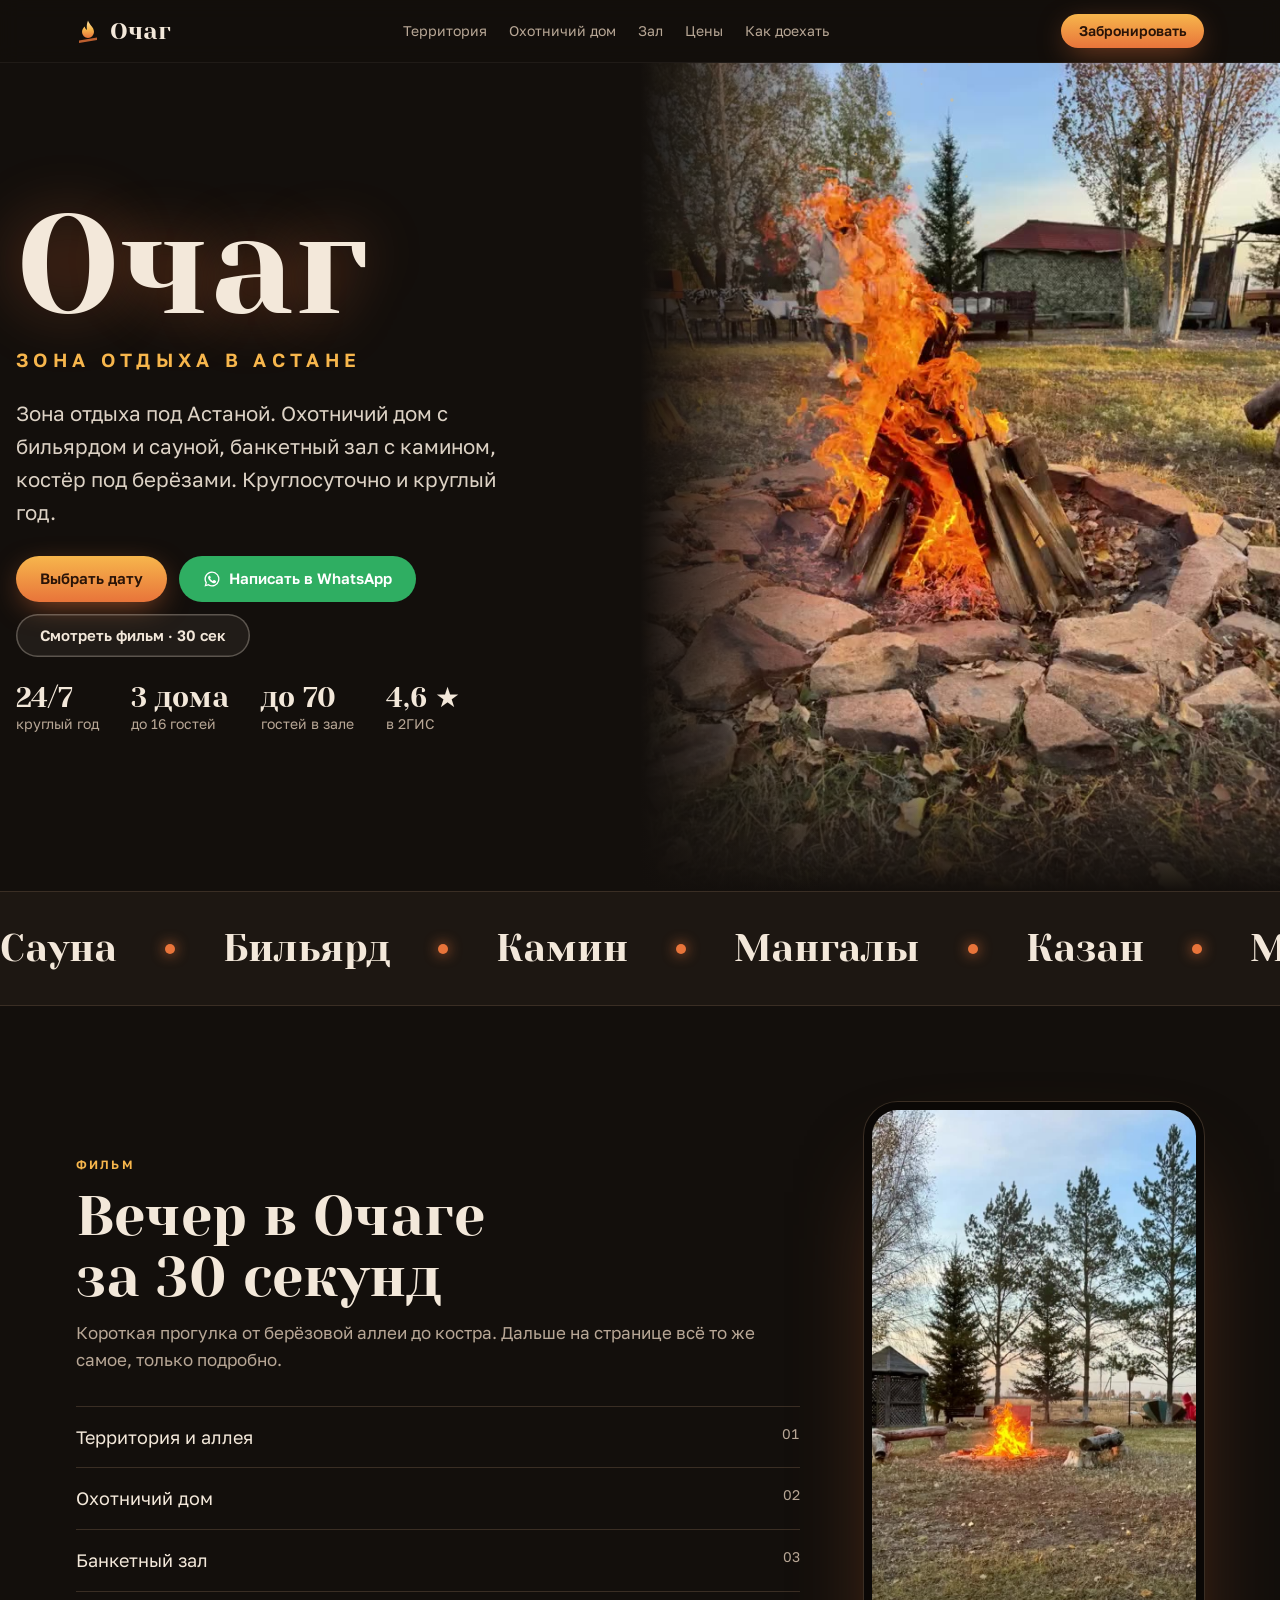
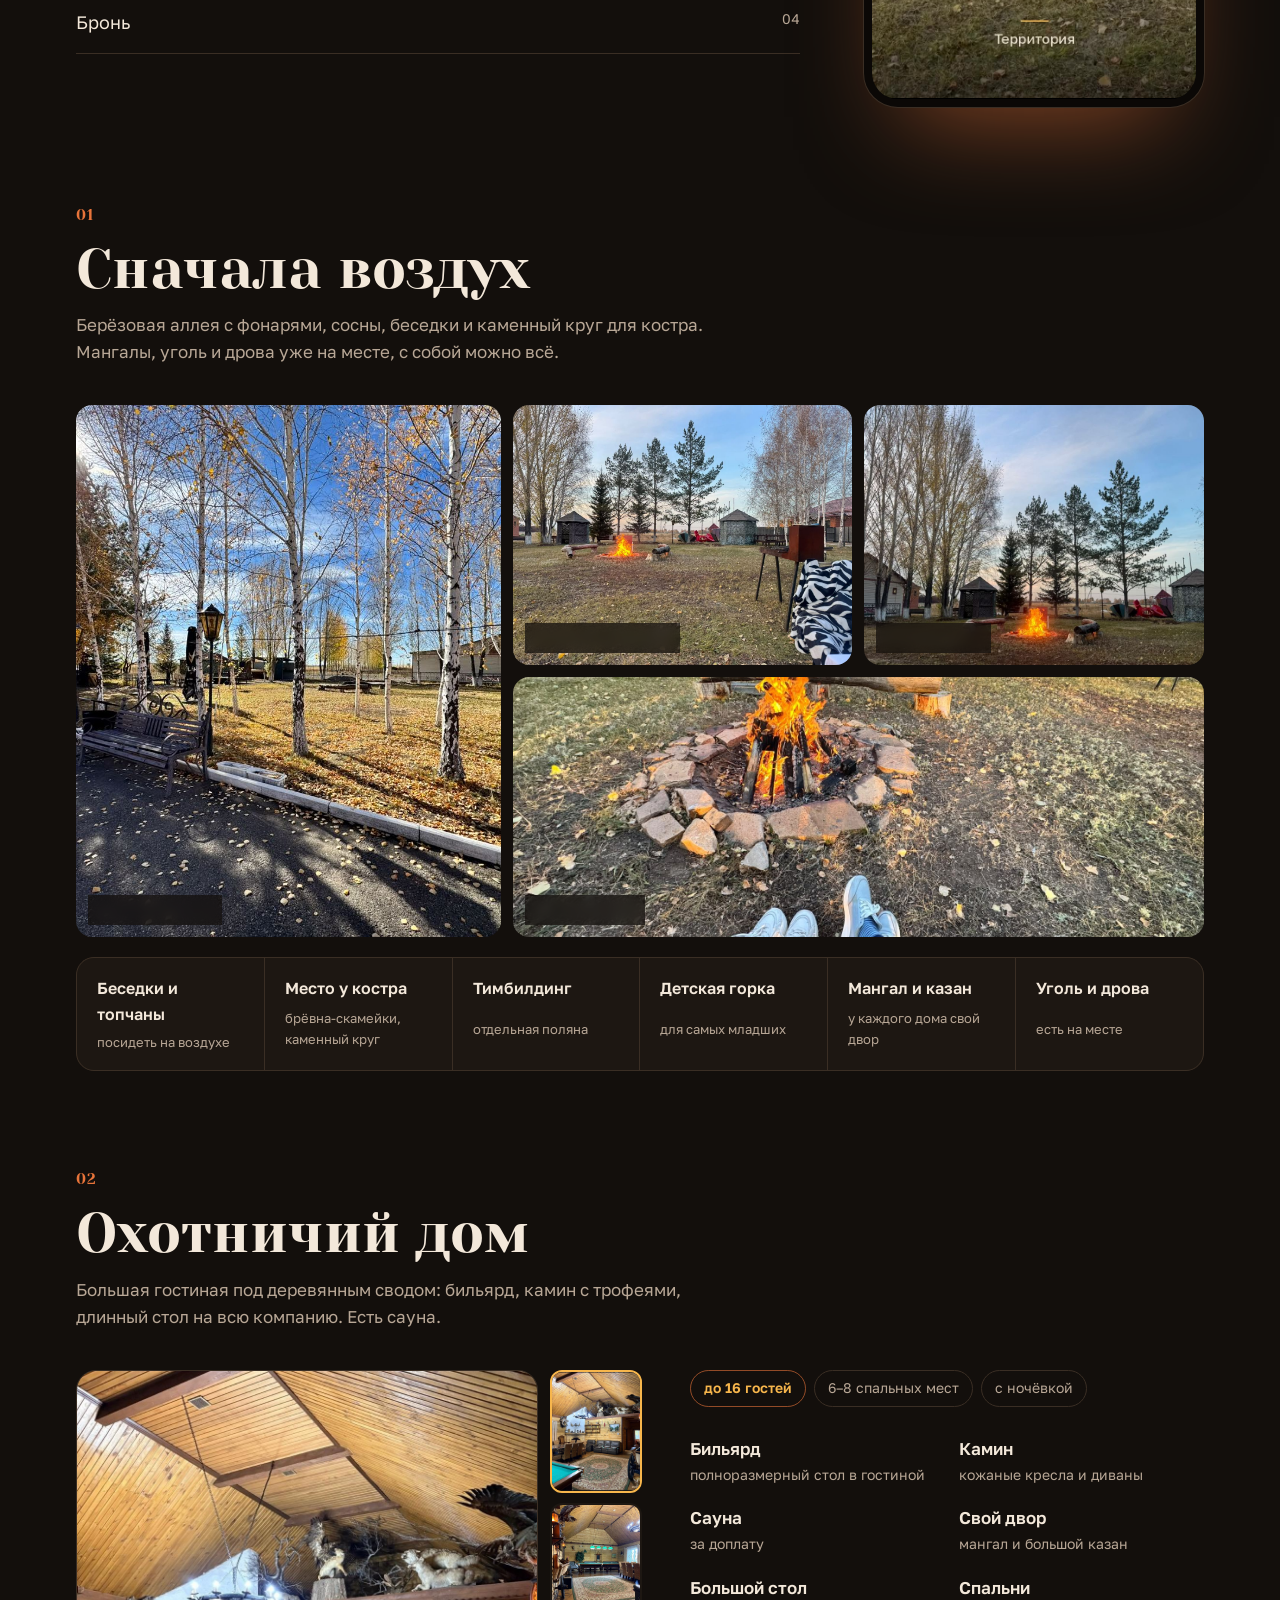
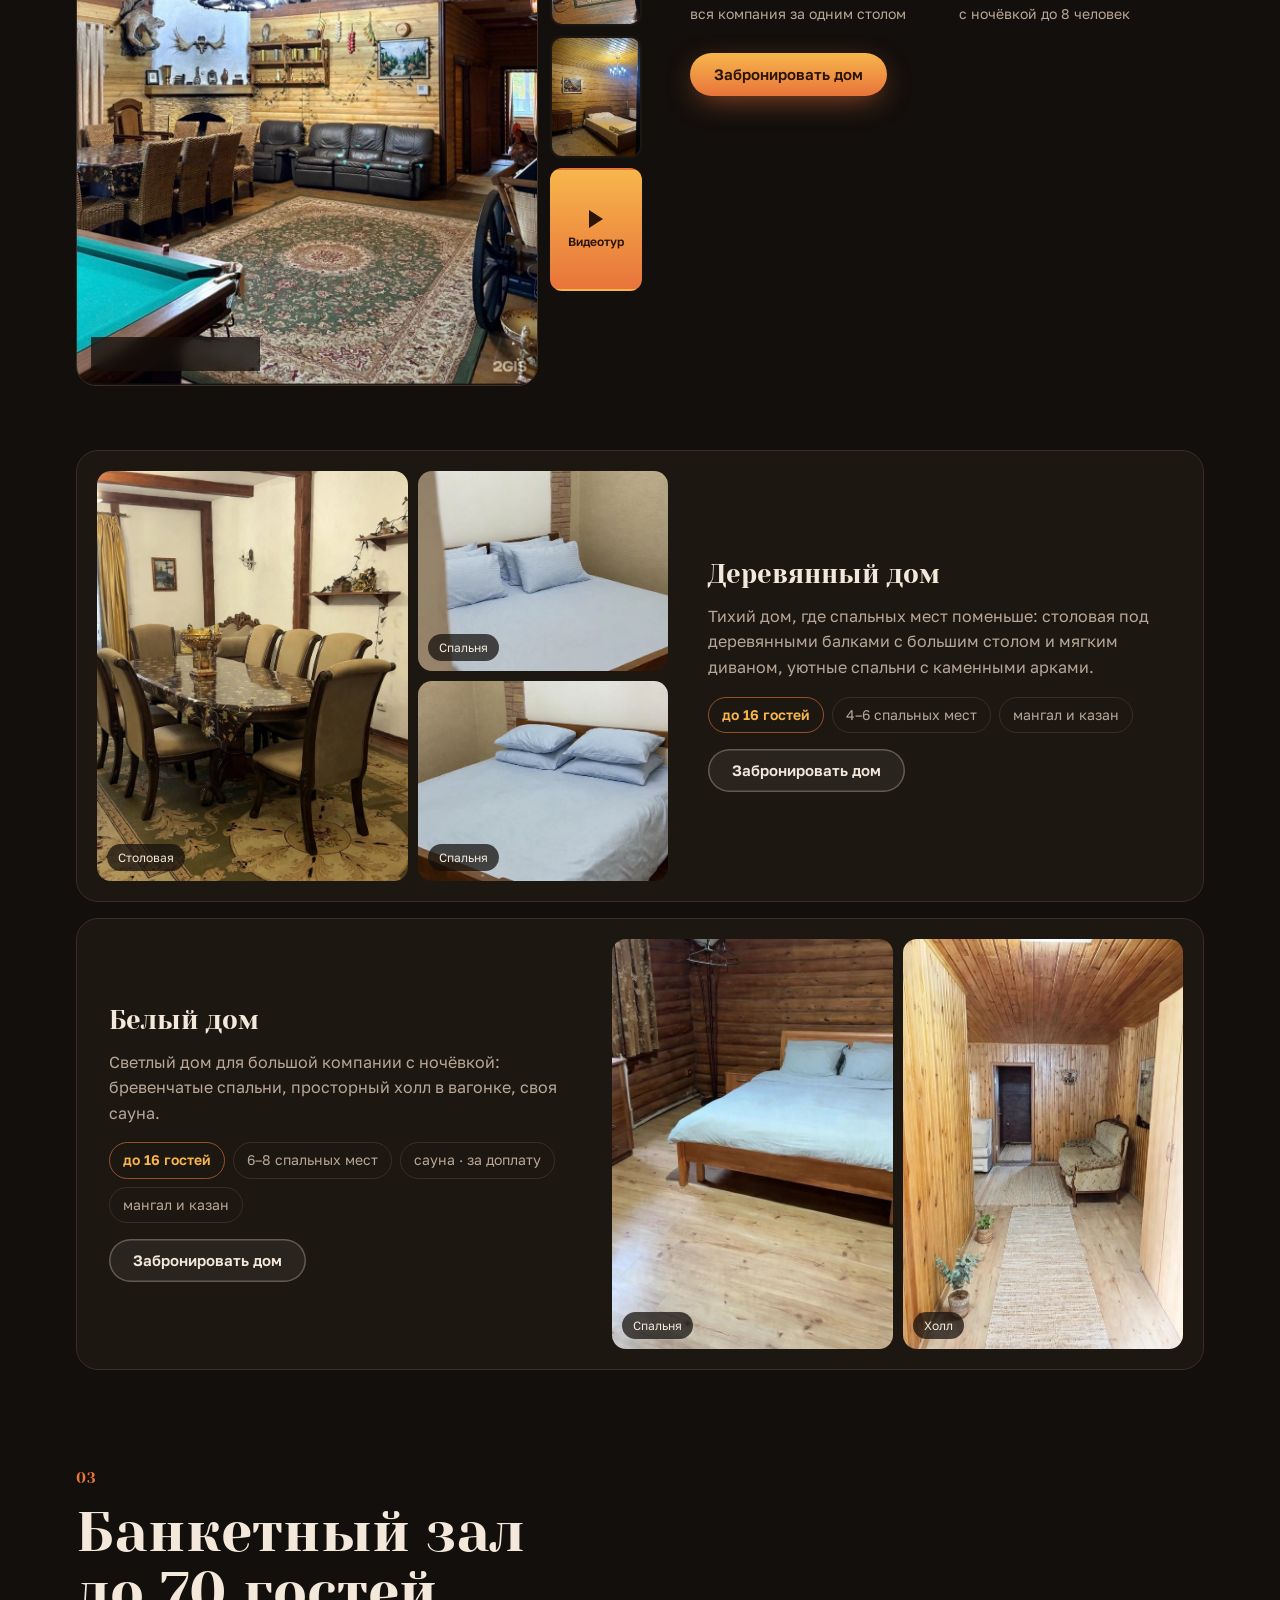
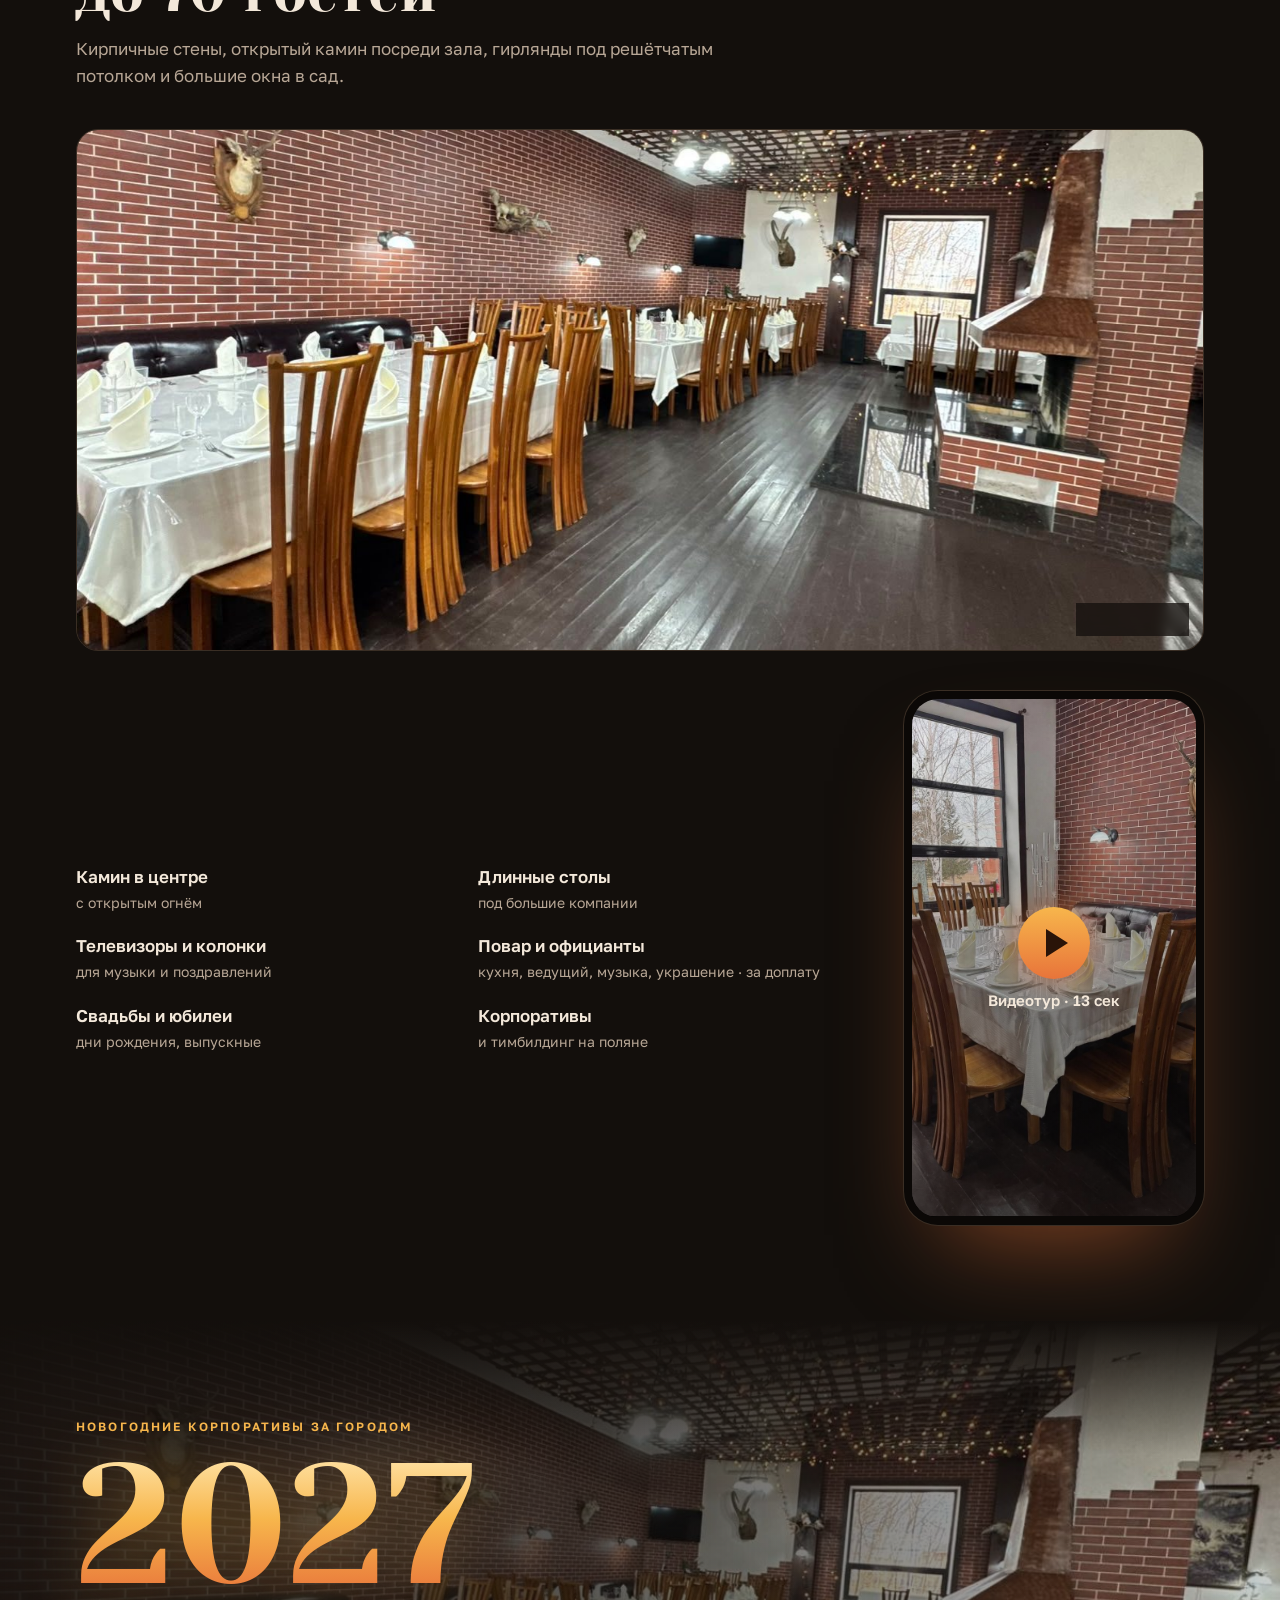
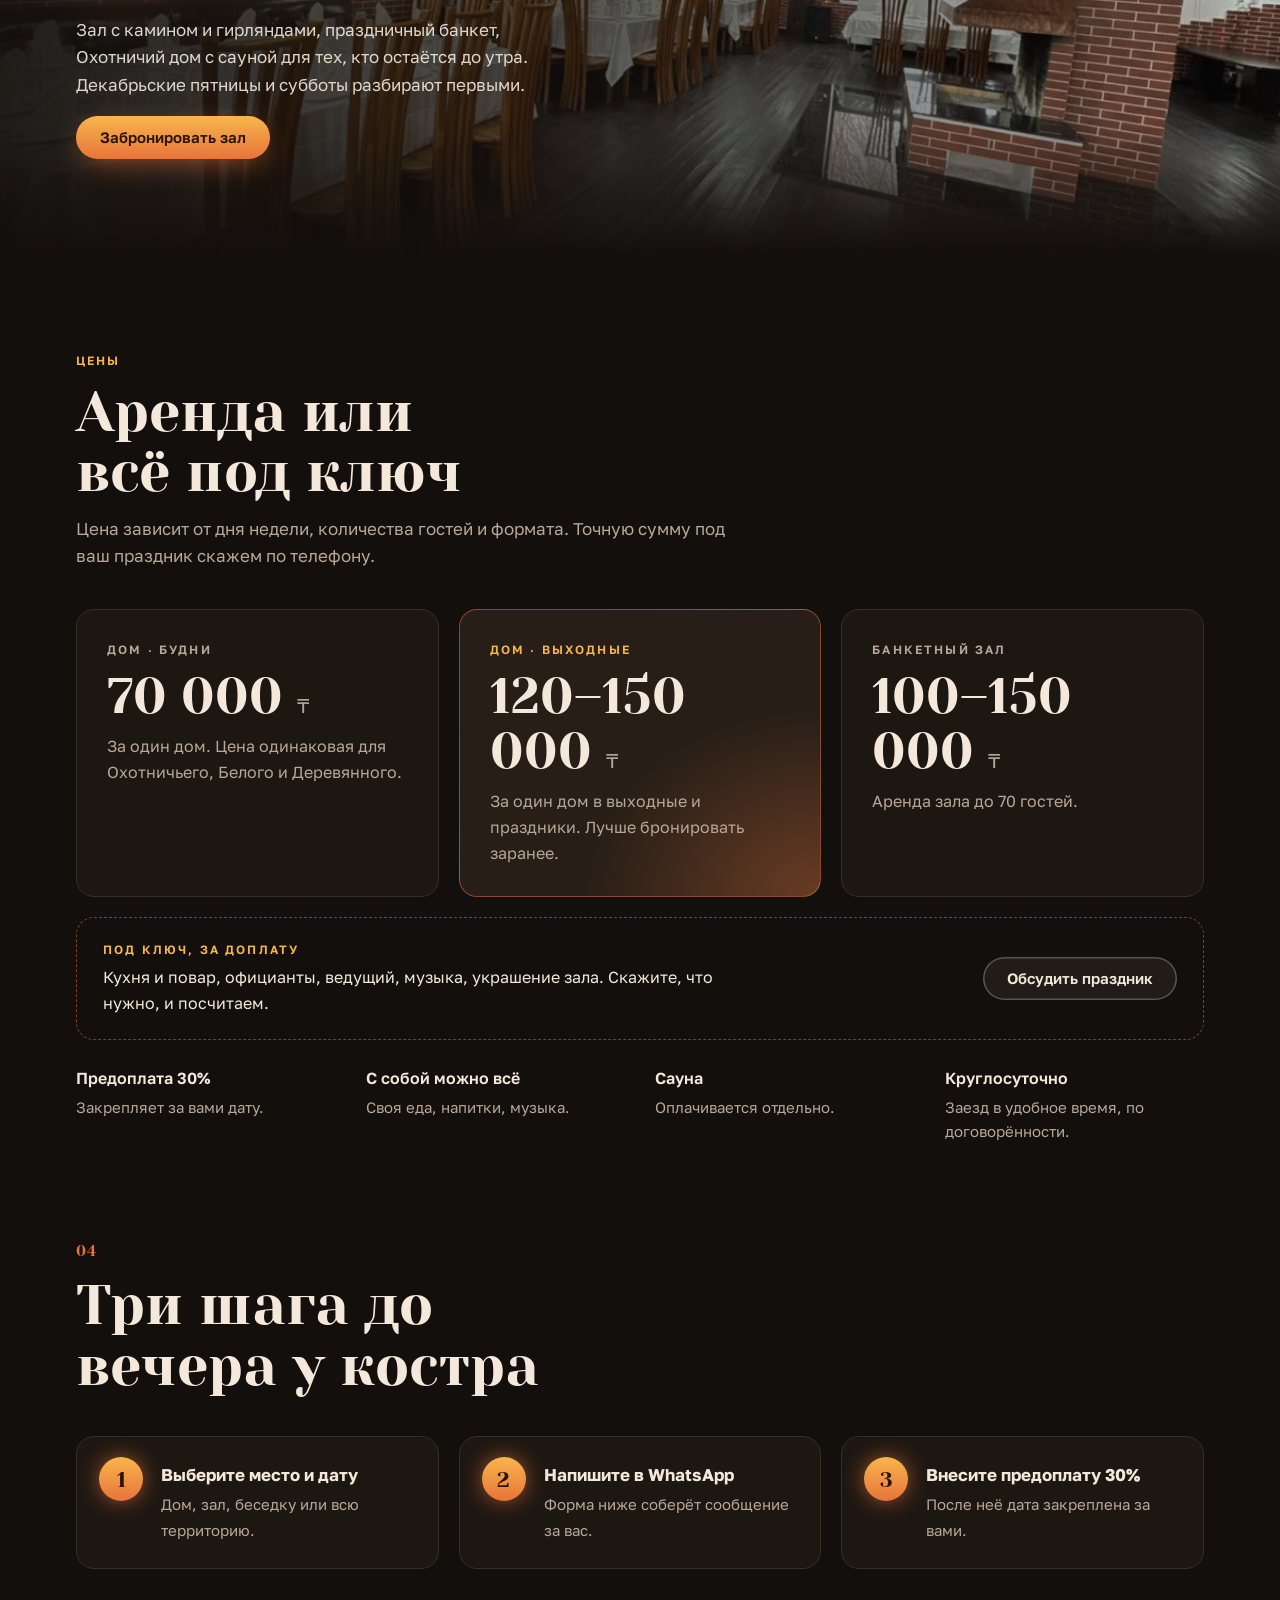
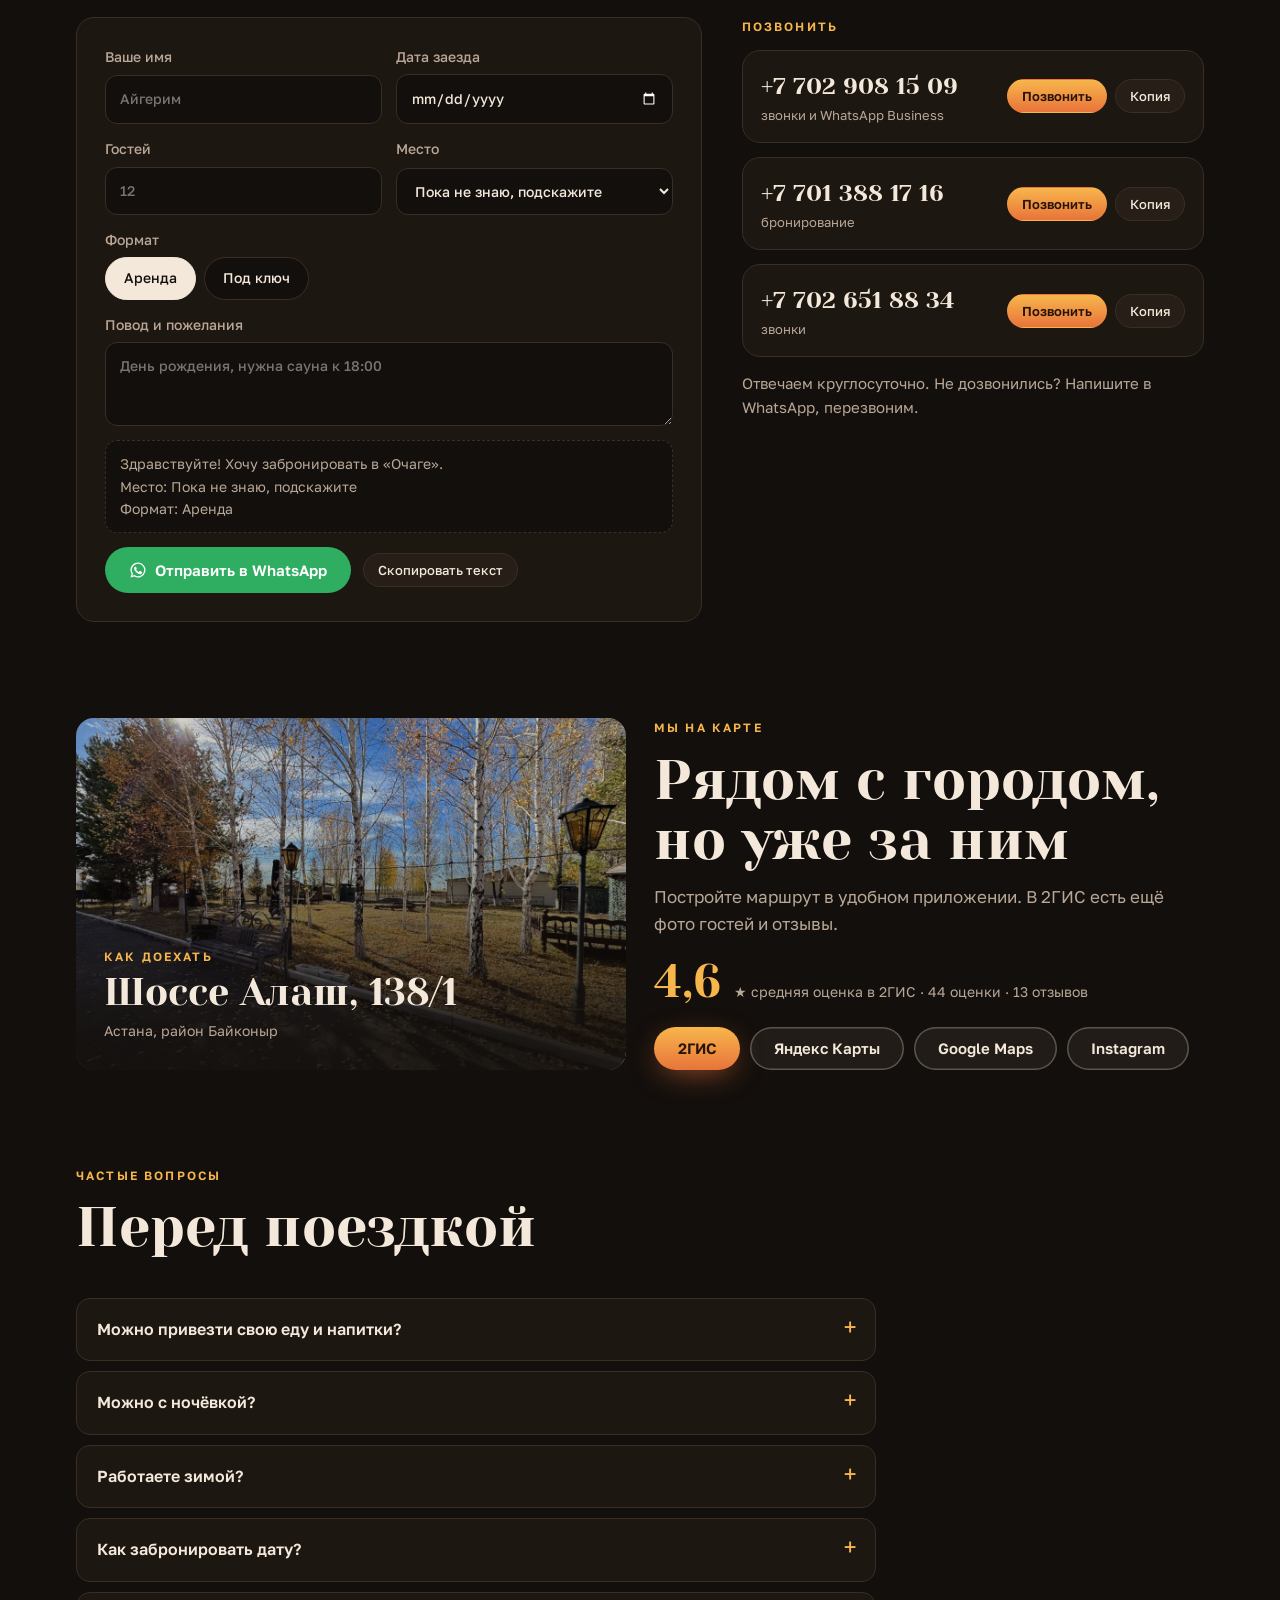
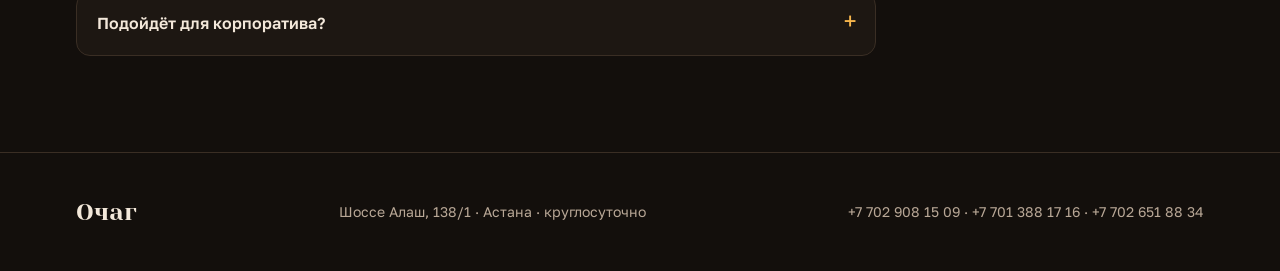
==== index.html @ 48171dfa "Audit fixes: clickable phones, direct WhatsApp buttons, mobile nav, H1 keywords, favicon, link previ" ====
<!DOCTYPE html>
<html lang="ru">
<head>
<meta charset="utf-8">
<meta name="viewport" content="width=device-width, initial-scale=1, viewport-fit=cover">
<style>
:root{padding-top:env(safe-area-inset-top,0px);padding-bottom:env(safe-area-inset-bottom,0px)}
body{margin:0}
img{max-width:100%}
[hidden]{display:none!important}
</style>
<title>Очаг — зона отдыха в Астане: дома, сауна, банкетный зал</title>
<link rel="icon" href="/favicon.svg" type="image/svg+xml">
<link rel="icon" href="/favicon.ico" sizes="32x32">
<link rel="apple-touch-icon" href="/apple-touch-icon.png">
<meta name="theme-color" content="#130F0C">
<meta name="claude:viewport-fit-sides" content="cover">
<meta name="description" content="Зона отдыха «Очаг» в Астане, шоссе Алаш 138/1: три дома посуточно от 70 000 ₸, сауна, бильярд, банкетный зал до 70 гостей, мангалы и казан. Той, корпоративы, дни рождения. Круглосуточно, круглый год.">
<link rel="canonical" href="https://ochag-astana.asia/">
<meta property="og:type" content="website">
<meta property="og:url" content="https://ochag-astana.asia/">
<meta property="og:title" content="Очаг — зона отдыха в Астане">
<meta property="og:description" content="Три дома посуточно, сауна, бильярд, банкетный зал до 70 гостей. Шоссе Алаш 138/1. Круглосуточно.">
<meta property="og:image" content="https://ochag-astana.asia/img/og.jpg">
<meta property="og:image:width" content="1200">
<meta property="og:image:height" content="630">
<meta property="og:site_name" content="Очаг">
<meta name="twitter:card" content="summary_large_image">
<meta property="og:locale" content="ru_RU">
<script type="application/ld+json">{"@context":"https://schema.org","@type":"LodgingBusiness","name":"Очаг, зона отдыха","url":"https://ochag-astana.asia/","image":"https://ochag-astana.asia/img/og.jpg","description":"Зона отдыха в Астане: три дома посуточно, сауна, бильярд, банкетный зал до 70 гостей.","telephone":["+77029081509","+77013881716","+77026518834"],"address":{"@type":"PostalAddress","streetAddress":"шоссе Алаш, 138/1","addressLocality":"Астана","postalCode":"Z01C1K4","addressCountry":"KZ"},"geo":{"@type":"GeoCoordinates","latitude":51.248381,"longitude":71.586943},"openingHoursSpecification":{"@type":"OpeningHoursSpecification","dayOfWeek":["Monday","Tuesday","Wednesday","Thursday","Friday","Saturday","Sunday"],"opens":"00:00","closes":"23:59"},"priceRange":"70 000–150 000 ₸","sameAs":["https://www.instagram.com/zona_otdiha_astana/","https://2gis.kz/astana/firm/70000001032545258"]}</script>
<script type="application/ld+json">{"@context":"https://schema.org","@type":"FAQPage","mainEntity":[{"@type":"Question","name":"Можно привезти свою еду и напитки?","acceptedAnswer":{"@type":"Answer","text":"Да, с собой можно всё. Мангалы, уголь и дрова есть на месте."}},{"@type":"Question","name":"Можно с ночёвкой?","acceptedAnswer":{"@type":"Answer","text":"Да. В Охотничьем и Белом доме по 6–8 спальных мест, в Деревянном 4–6. Работаем круглосуточно."}},{"@type":"Question","name":"Работаете зимой?","acceptedAnswer":{"@type":"Answer","text":"Да, в любой сезон. Зимой особенно хороши сауна и место у костра."}},{"@type":"Question","name":"Как забронировать дату?","acceptedAnswer":{"@type":"Answer","text":"Напишите в WhatsApp или позвоните. Предоплата закрепляет дату за вами."}},{"@type":"Question","name":"Подойдёт для корпоратива?","acceptedAnswer":{"@type":"Answer","text":"Да. Банкетный зал вмещает до 70 гостей, есть поляна для тимбилдинга. Можно заказать мероприятие под ключ."}}]}</script>
<link rel="preconnect" href="https://fonts.googleapis.com">
<link rel="preconnect" href="https://fonts.gstatic.com" crossorigin>
<link rel="stylesheet" href="https://fonts.googleapis.com/css2?family=Yeseva+One&family=Golos+Text:wght@400;500;600&display=swap">
<style>
/* Сюжет: вечер в Очаге. Живой костёр → фильм 30 сек → территория → Охотничий дом → зал + Новый год → цены → бронь → дорога.
   Одна тёмная «костровая» гамма. */
:root{
  color-scheme:dark;
  --bg:#130F0C; --surface:#1D1712; --raise:#261E17;
  --fg:#F3E8DA; --muted:#B8A796; --line:#3A2E24;
  --ember:#E8743A; --flame:#F7B64C; --wa:#2FAE62;
  --display:"Yeseva One",Georgia,"Times New Roman",serif;
  --body:"Golos Text","Segoe UI",system-ui,-apple-system,sans-serif;
  --r:18px;
}
*{box-sizing:border-box}
html{scroll-behavior:smooth}
body{background:var(--bg);color:var(--fg);font-family:var(--body);font-size:16px;line-height:1.6}
.wrap{max-width:1160px;margin:0 auto;padding-left:max(16px,env(safe-area-inset-left,0px));padding-right:max(16px,env(safe-area-inset-right,0px))}
h1,h2,h3{font-family:var(--display);font-weight:400;text-wrap:balance;margin:0;line-height:1.08}
h2{font-size:clamp(32px,5vw,56px)}
h3{font-size:26px}
p{margin:0}
a{color:inherit}
.eyebrow{font-size:12px;letter-spacing:.18em;text-transform:uppercase;color:var(--flame);font-weight:600}
.chapter{font-family:var(--display);color:var(--ember);font-size:15px;letter-spacing:.06em}
section{padding-block:96px}
.sec-head{display:grid;gap:12px;margin-bottom:40px;max-width:680px}
.sec-head p{color:var(--muted);font-size:17px}

body::before{content:"";position:fixed;inset:0 0 auto;height:env(safe-area-inset-top,0px);z-index:10;background:var(--bg)}
.bar{position:sticky;top:env(safe-area-inset-top,0px);z-index:9;background:rgba(19,15,12,.74);backdrop-filter:blur(10px);-webkit-backdrop-filter:blur(10px);border-bottom:1px solid rgba(243,232,218,.06)}
.bar .wrap{display:flex;align-items:center;justify-content:space-between;gap:16px;padding-block:12px}
.logo{font-family:var(--display);font-size:24px;text-decoration:none;display:flex;align-items:center;gap:10px}
.logo svg{width:24px;height:24px}
.nav{display:flex;gap:22px;font-size:14px}
.nav a{text-decoration:none;color:var(--muted);transition:color .2s}
.nav a:hover{color:var(--fg)}
@media (max-width:900px){.bar .wrap{flex-wrap:wrap;row-gap:8px;padding-block:10px 0}.nav{order:3;width:100%;overflow-x:auto;white-space:nowrap;scrollbar-width:none;padding-bottom:10px;gap:20px}.nav::-webkit-scrollbar{display:none}.nav a{padding-block:4px}}

.btn{display:inline-flex;align-items:center;justify-content:center;gap:8px;border:0;border-radius:999px;padding:14px 24px;font:600 15px/1 var(--body);text-decoration:none;cursor:pointer;transition:transform .2s ease,box-shadow .2s ease,background .2s}
.btn:active{transform:translateY(1px)}
.btn:focus-visible,a:focus-visible,input:focus-visible,select:focus-visible,textarea:focus-visible,button:focus-visible,summary:focus-visible{outline:3px solid var(--flame);outline-offset:3px}
.btn-fire{background:linear-gradient(180deg,var(--flame),var(--ember));color:#2A1408;box-shadow:0 8px 30px -8px rgba(232,116,58,.7)}
.btn-fire:hover{box-shadow:0 10px 40px -6px rgba(247,182,76,.85);transform:translateY(-2px)}
.btn-wa{background:var(--wa);color:#fff}
.btn-ghost{background:rgba(243,232,218,.06);color:var(--fg);box-shadow:inset 0 0 0 1.5px rgba(243,232,218,.28)}
.btn-ghost:hover{background:rgba(243,232,218,.12)}
.btn-sm{padding:10px 18px;font-size:14px}

/* HERO — живой костёр */
.hero{position:relative;display:grid;grid-template-columns:minmax(0,1fr) minmax(0,1fr);min-height:clamp(620px,92svh,940px);padding-block:0;overflow:hidden;isolation:isolate}
.hero-media{position:relative;grid-column:2;grid-row:1;overflow:hidden;background:#2a1a0e}
.hero-media img,.hero-media video{position:absolute;inset:0;width:100%;height:100%;max-width:none;object-fit:cover;object-position:42% 55%}
.hero-media video{opacity:0;transition:opacity 1.2s ease}
.hero-media video.on{opacity:1}
.hero-media::after{content:"";position:absolute;inset:0;pointer-events:none;background:linear-gradient(90deg,var(--bg) 0,rgba(19,15,12,0) 30%),linear-gradient(0deg,var(--bg) 0,rgba(19,15,12,0) 22%)}
#embers{position:absolute;inset:0;width:100%;height:100%;pointer-events:none}
.hero .wrap{grid-column:1;grid-row:1;align-self:center;width:100%;max-width:640px;margin-left:auto;margin-right:0;display:grid;gap:26px;padding-block:80px 96px;position:relative;z-index:1}
.hero h1{font-size:clamp(72px,11vw,170px);line-height:.9;text-shadow:0 0 60px rgba(232,116,58,.45);animation:breathe 4s ease-in-out infinite}
@keyframes breathe{50%{text-shadow:0 0 90px rgba(247,182,76,.65)}}
.hero h1 .sub{display:block;margin-top:18px;font-family:var(--body);font-weight:600;font-size:clamp(14px,1.5vw,19px);line-height:1.3;letter-spacing:.28em;text-transform:uppercase;color:var(--flame);text-shadow:none}
.hero .tag{font-size:13px;letter-spacing:.32em;text-transform:uppercase;color:var(--flame)}
.hero .lead{font-size:clamp(17px,1.6vw,21px);max-width:38ch;opacity:.9}
.hero .ctas{display:flex;flex-wrap:wrap;gap:12px}
.facts{display:flex;flex-wrap:wrap;gap:12px 32px;font-size:14px;color:var(--muted)}
.facts b{font-family:var(--display);font-weight:400;font-size:28px;display:block;color:var(--fg);line-height:1.1}
@media (max-width:860px){
  .hero{grid-template-columns:1fr;min-height:0}
  .hero-media{grid-column:1;grid-row:1;height:68svh;min-height:420px}
  .hero-media::after{background:linear-gradient(0deg,var(--bg) 0,rgba(19,15,12,0) 32%),linear-gradient(180deg,rgba(19,15,12,.45),transparent 18%)}
  .hero .wrap{grid-column:1;grid-row:2;margin:-70px 0 0;max-width:none;padding-block:0 60px}
}

/* Marquee */
.marquee{padding-block:26px;border-block:1px solid var(--line);overflow:hidden;background:var(--surface)}
.marquee .track{display:flex;gap:48px;width:max-content;animation:slide 40s linear infinite;font-family:var(--display);font-size:clamp(24px,3.4vw,38px);white-space:nowrap}
.marquee span{display:inline-flex;align-items:center;gap:48px}
.marquee span::after{content:"";width:10px;height:10px;border-radius:50%;background:var(--ember);box-shadow:0 0 14px var(--ember)}
@keyframes slide{to{transform:translateX(-50%)}}

/* Film */
.film{display:grid;grid-template-columns:minmax(0,1fr) auto;gap:64px;align-items:center}
.phone{position:relative;width:min(340px,80vw);aspect-ratio:9/16;border-radius:34px;overflow:hidden;background:#000;border:8px solid #0b0806;box-shadow:0 0 0 1px var(--line),0 50px 100px -40px rgba(232,116,58,.55);justify-self:center}
.phone video{position:absolute;inset:0;width:100%;height:100%;object-fit:cover}
.toc{display:grid;gap:0;margin:0;padding:0;list-style:none;border-top:1px solid var(--line)}
.toc a{display:flex;justify-content:space-between;gap:16px;padding:16px 0;border-bottom:1px solid var(--line);text-decoration:none;font-size:18px;transition:color .2s,padding .3s}
.toc a:hover{color:var(--flame);padding-left:8px}
.toc a span{color:var(--muted);font-size:14px;font-variant-numeric:tabular-nums}
@media (max-width:860px){.film{grid-template-columns:1fr;gap:40px}}

/* Territory */
.terr{display:grid;grid-template-columns:1.25fr 1fr 1fr;grid-template-rows:260px 260px;gap:12px}
.terr figure{margin:0;position:relative;overflow:hidden;border-radius:16px;background:var(--surface)}
.terr img{width:100%;height:100%;object-fit:cover;display:block;transition:transform .8s ease}
.terr figure:hover img{transform:scale(1.05)}
.terr figcaption{position:absolute;left:12px;bottom:12px;font-size:13px;background:rgba(19,15,12,.72);padding:5px 12px;border-radius:999px;backdrop-filter:blur(6px)}
.terr .big{grid-row:span 2}
@media (max-width:760px){.terr{grid-template-columns:1fr 1fr;grid-template-rows:300px 180px 180px}.terr .big{grid-column:span 2;grid-row:auto}}
.amen{margin-top:20px;display:grid;grid-template-columns:repeat(auto-fit,minmax(min(100%,180px),1fr));gap:1px;background:var(--line);border:1px solid var(--line);border-radius:var(--r);overflow:hidden}
.amen div{background:var(--surface);padding:18px 20px;display:grid;gap:4px}
.amen b{font-weight:600}
.amen small{color:var(--muted);font-size:13px}

/* House showcase */
.house{display:grid;grid-template-columns:minmax(0,1.1fr) minmax(0,1fr);gap:48px;align-items:start}
@media (max-width:900px){.house{grid-template-columns:1fr;gap:32px}}
.viewer{display:grid;grid-template-columns:minmax(0,1fr) 92px;gap:12px}
.stage{position:relative;aspect-ratio:3/4;max-height:78svh;border-radius:20px;overflow:hidden;background:var(--surface);border:1px solid var(--line)}
.stage img,.stage video{position:absolute;inset:0;width:100%;height:100%;object-fit:cover}
.stage img{transition:opacity .45s ease}
.stage .label{position:absolute;left:14px;bottom:14px;background:rgba(19,15,12,.75);padding:6px 14px;border-radius:999px;font-size:14px;backdrop-filter:blur(6px)}
.thumbs{display:grid;gap:10px;align-content:start}
.thumbs button{padding:0;border:2px solid transparent;border-radius:12px;overflow:hidden;background:var(--surface);cursor:pointer;aspect-ratio:3/4;transition:border-color .2s,transform .2s}
.thumbs button:hover{transform:translateY(-2px)}
.thumbs button[aria-pressed="true"]{border-color:var(--flame)}
.thumbs img{width:100%;height:100%;object-fit:cover;display:block}
.thumbs .play{display:grid;place-items:center;background:linear-gradient(180deg,var(--flame),var(--ember));color:#2A1408;font:600 12px var(--body);text-align:center;padding:6px}
.thumbs .play i{display:block;width:0;height:0;margin:0 auto 6px;border-left:14px solid #2A1408;border-top:9px solid transparent;border-bottom:9px solid transparent}
@media (max-width:540px){.viewer{grid-template-columns:1fr}.thumbs{grid-template-columns:repeat(6,1fr)}.thumbs button{aspect-ratio:1}.thumbs .play{font-size:0}.thumbs .play i{margin:0 auto}}
.specs{display:flex;flex-wrap:wrap;gap:8px}
.chip{font-size:14px;border:1px solid var(--line);border-radius:999px;padding:6px 13px;color:var(--muted)}
.chip.strong{border-color:rgba(232,116,58,.6);color:var(--flame);font-weight:600}
.feat{display:grid;grid-template-columns:1fr 1fr;gap:18px 24px;margin:0;padding:0;list-style:none}
.feat li{display:grid;gap:2px}
.feat b{font-weight:600;font-size:17px}
.feat span{color:var(--muted);font-size:14px}
@media (max-width:480px){.feat{grid-template-columns:1fr}}
.wood{margin-top:64px;display:grid;grid-template-columns:minmax(0,1.2fr) minmax(0,1fr);gap:40px;align-items:center;border:1px solid var(--line);border-radius:22px;padding:20px;background:var(--surface)}
.wood-pics{display:grid;grid-template-columns:1.25fr 1fr;grid-template-rows:200px 200px;gap:10px}
.wood-pics figure{margin:0;position:relative;overflow:hidden;border-radius:14px;background:var(--raise)}
.wood-pics img{width:100%;height:100%;object-fit:cover;display:block;transition:transform .8s ease}
.wood-pics figure:hover img{transform:scale(1.05)}
.wood-pics .wp-main{grid-row:span 2}
.wood-pics .wp-main img{object-position:center 25%}
.wood-pics figcaption{position:absolute;left:10px;bottom:10px;font-size:12px;background:rgba(19,15,12,.72);padding:4px 11px;border-radius:999px}
.wood.white{margin-top:16px;grid-template-columns:minmax(0,1fr) minmax(0,1.2fr)}
.wood-pics.two{grid-template-columns:1fr 1fr;grid-template-rows:410px}
.wood.white .wood-txt{padding:8px 0 8px 12px}
@media (max-width:860px){.wood.white{grid-template-columns:1fr}.wood.white .wood-pics{order:-1}.wood-pics.two{grid-template-rows:320px}.wood.white .wood-txt{padding:4px}}
.wood-txt{display:grid;gap:16px;padding:8px 12px 8px 0}
.wood-txt p{color:var(--muted)}
@media (max-width:860px){.wood{grid-template-columns:1fr;padding:14px}.wood-pics{grid-template-rows:180px 180px}.wood-txt{padding:4px}}
.others{margin-top:16px;display:grid;grid-template-columns:repeat(auto-fit,minmax(min(100%,320px),1fr));gap:16px}
.other{border:1px solid var(--line);border-radius:var(--r);padding:24px;background:var(--surface);display:grid;gap:12px}
.other p{color:var(--muted);font-size:15px}

/* Hall */
.pano{position:relative;border-radius:22px;overflow:hidden;border:1px solid var(--line);background:var(--surface)}
.pano-track{overflow-x:auto;overflow-y:hidden;scrollbar-width:none;cursor:grab;touch-action:pan-x pan-y}
.pano-track::-webkit-scrollbar{display:none}
.pano-track img{display:block;height:clamp(300px,42vw,520px);width:auto;max-width:none;user-select:none;-webkit-user-drag:none}
.pano .hint{position:absolute;right:14px;bottom:14px;background:rgba(19,15,12,.75);padding:6px 14px;border-radius:999px;font-size:13px;color:var(--fg);pointer-events:none;backdrop-filter:blur(6px)}
.hall-grid{margin-top:40px;display:grid;grid-template-columns:minmax(0,1fr) auto;gap:48px;align-items:center}
.hall-grid .phone{width:min(300px,78vw)}
@media (max-width:860px){.hall-grid{grid-template-columns:1fr}}
.play-btn{position:absolute;inset:0;display:grid;place-items:center;background:linear-gradient(0deg,rgba(19,15,12,.55),rgba(19,15,12,.05));border:0;cursor:pointer;color:var(--fg);font:600 15px var(--body)}
.play-btn span{display:grid;justify-items:center;gap:12px}
.play-btn i{width:72px;height:72px;border-radius:50%;display:grid;place-items:center;background:linear-gradient(180deg,var(--flame),var(--ember));box-shadow:0 0 40px -6px var(--ember)}
.play-btn i::before{content:"";margin-left:6px;border-left:22px solid #2A1408;border-top:14px solid transparent;border-bottom:14px solid transparent}

.ny{position:relative;overflow:hidden;padding-block:0;min-height:520px;display:grid;align-items:center;isolation:isolate;margin-top:96px}
.ny .bg{position:absolute;inset:0;width:100%;height:100%;max-width:none;object-fit:cover;z-index:-2}
.ny::after{content:"";position:absolute;inset:0;z-index:-1;background:linear-gradient(90deg,rgba(19,15,12,.94) 0,rgba(19,15,12,.7) 45%,rgba(19,15,12,.2)),linear-gradient(0deg,var(--bg),transparent 25%),linear-gradient(180deg,var(--bg),transparent 25%)}
.ny .wrap{width:100%;display:grid;gap:18px;padding-block:96px}
.ny .yr{font-family:var(--display);font-size:clamp(84px,14vw,170px);line-height:.85;background:linear-gradient(180deg,#FFE3A6,var(--flame) 45%,var(--ember));-webkit-background-clip:text;background-clip:text;color:transparent;filter:drop-shadow(0 0 30px rgba(247,182,76,.35))}
.ny p{opacity:.9;max-width:46ch;font-size:17px}
@media (max-width:760px){.ny::after{background:linear-gradient(0deg,rgba(19,15,12,.95) 0,rgba(19,15,12,.82) 60%,rgba(19,15,12,.5)),linear-gradient(180deg,var(--bg),transparent 20%)}}

/* Prices */
.prices{display:grid;grid-template-columns:repeat(auto-fit,minmax(min(100%,300px),1fr));gap:20px}
.price{border-radius:var(--r);padding:30px;display:grid;gap:10px;align-content:start;border:1px solid var(--line);background:var(--surface)}
.price.hot{background:radial-gradient(120% 120% at 100% 100%,rgba(232,116,58,.35),transparent 55%),var(--raise);border-color:rgba(232,116,58,.5)}
.price .num{font-family:var(--display);font-size:clamp(36px,4.6vw,50px);font-variant-numeric:tabular-nums;line-height:1.1}
.price .num small{font-family:var(--body);font-size:.4em;color:var(--muted)}
.price p{color:var(--muted)}
.extra{margin-top:20px;display:flex;flex-wrap:wrap;gap:16px 32px;align-items:center;justify-content:space-between;border:1px dashed rgba(232,116,58,.5);border-radius:var(--r);padding:22px 26px}
.extra div{display:grid;gap:6px;max-width:640px}
.notes{margin-top:26px;display:grid;grid-template-columns:repeat(auto-fit,minmax(min(100%,240px),1fr));gap:16px 30px}
.notes div{display:grid;gap:4px;align-content:start}
.notes b{font-weight:600}
.notes span{color:var(--muted);font-size:15px}

/* Booking */
.steps{display:grid;grid-template-columns:repeat(3,1fr);gap:20px;margin-bottom:48px;counter-reset:s}
@media (max-width:760px){.steps{grid-template-columns:1fr}}
.step{position:relative;padding:24px 24px 24px 84px;border-radius:var(--r);background:var(--surface);border:1px solid var(--line);counter-increment:s;min-height:110px}
.step::before{content:counter(s);position:absolute;left:22px;top:20px;width:44px;height:44px;border-radius:50%;display:grid;place-items:center;font-family:var(--display);font-size:22px;color:#2A1408;background:linear-gradient(180deg,var(--flame),var(--ember));box-shadow:0 0 24px -4px var(--ember)}
.step b{display:block;font-size:17px;margin-bottom:4px}
.step span{color:var(--muted);font-size:15px}
.book-grid{display:grid;grid-template-columns:1.15fr .85fr;gap:40px;align-items:start}
@media (max-width:900px){.book-grid{grid-template-columns:1fr}}
.card{background:var(--surface);border:1px solid var(--line);border-radius:var(--r);padding:28px}
form{display:grid;grid-template-columns:minmax(0,1fr) minmax(0,1fr);gap:14px}
form .full{grid-column:1/-1}
@media (max-width:540px){form{grid-template-columns:minmax(0,1fr)}.card{padding:20px}}
label{display:grid;min-width:0;gap:6px;font-size:14px;font-weight:500;color:var(--muted)}
input,select,textarea{font:inherit;color:var(--fg);background:var(--bg);border:1px solid var(--line);border-radius:12px;padding:12px 14px;width:100%;min-width:0}
input:focus,select:focus,textarea:focus{border-color:var(--ember)}
textarea{resize:vertical;min-height:84px}
input[type=date]{-webkit-appearance:none;appearance:none;min-height:46px}
.seg{display:flex;gap:8px;flex-wrap:wrap}
.seg input{position:absolute;opacity:0;pointer-events:none;width:1px;height:1px;padding:0;margin:0}
.seg label{display:inline-flex;cursor:pointer;border:1px solid var(--line);border-radius:999px;padding:9px 18px;font-size:14px;background:var(--bg);color:var(--fg)}
.seg input:checked+label{background:var(--fg);color:var(--bg);border-color:var(--fg)}
.seg input:focus-visible+label{outline:3px solid var(--flame);outline-offset:2px}
.preview{grid-column:1/-1;font-size:14px;color:var(--muted);background:var(--bg);border:1px dashed var(--line);border-radius:12px;padding:12px 14px;white-space:pre-wrap;min-width:0;overflow-wrap:anywhere}
.contacts{display:grid;gap:14px}
.tel{display:flex;align-items:center;justify-content:space-between;gap:12px;border:1px solid var(--line);border-radius:var(--r);padding:16px 18px;background:var(--surface)}
@media (max-width:540px){.tel{flex-wrap:wrap}}
.tel .n{white-space:nowrap;text-decoration:none;font-family:var(--display);font-size:clamp(20px,2.6vw,24px);font-variant-numeric:tabular-nums;user-select:all}
.tel small{display:block;color:var(--muted);font-size:13px}
.copy{border:1px solid var(--line);background:var(--raise);color:var(--fg);border-radius:999px;padding:8px 14px;font:500 13px var(--body);cursor:pointer;flex:none}
.copy:hover{border-color:var(--ember)}

/* Where */
.where{display:grid;grid-template-columns:1fr 1fr;gap:28px;align-items:stretch}
@media (max-width:900px){.where{grid-template-columns:1fr}}
.mapcard{position:relative;border-radius:var(--r);overflow:hidden;min-height:340px;display:grid;align-content:end;padding:28px;gap:6px;isolation:isolate}
.mapcard img{position:absolute;inset:0;width:100%;height:100%;object-fit:cover;z-index:-2}
.mapcard::after{content:"";position:absolute;inset:0;z-index:-1;background:linear-gradient(0deg,rgba(19,15,12,.92) 10%,rgba(19,15,12,.2) 70%)}
.addr{font-family:var(--display);font-size:clamp(28px,3.6vw,38px);line-height:1.1}
.where-info{display:grid;gap:22px;align-content:center}
.links{display:flex;flex-wrap:wrap;gap:10px}
.rating{display:flex;align-items:baseline;gap:12px;flex-wrap:wrap}
.rating b{font-family:var(--display);font-size:46px;font-weight:400;color:var(--flame);line-height:1}
.rating span{color:var(--muted);font-size:14px}

.faq{display:grid;gap:10px;max-width:800px}
details{border:1px solid var(--line);border-radius:14px;background:var(--surface);padding:0 20px}
details[open]{border-color:rgba(232,116,58,.45)}
summary{cursor:pointer;padding:18px 0;font-weight:600;list-style:none;display:flex;justify-content:space-between;gap:12px}
summary::-webkit-details-marker{display:none}
summary::after{content:"+";font-family:var(--display);font-size:22px;line-height:1;color:var(--flame);transition:transform .3s}
details[open] summary::after{transform:rotate(45deg)}
details p{padding:0 0 18px;color:var(--muted)}

footer{border-top:1px solid var(--line);padding-block:40px;font-size:14px;color:var(--muted)}
footer .wrap{display:flex;flex-wrap:wrap;gap:12px 32px;justify-content:space-between;align-items:center}
footer .logo{color:var(--fg)}
footer a{text-decoration:none;white-space:nowrap}
.tel-row{display:flex;gap:8px;flex:none}
.copy.call{background:linear-gradient(180deg,var(--flame),var(--ember));color:#2A1408;border-color:transparent;text-decoration:none;font-weight:600}
.fab{position:fixed;right:calc(16px + env(safe-area-inset-right,0px));bottom:calc(16px + env(safe-area-inset-bottom,0px));z-index:8;box-shadow:0 10px 30px rgba(0,0,0,.45)}
@media (min-width:901px){.fab{display:none}}
@media (max-width:900px){footer{padding-bottom:96px}}
.toast{position:fixed;left:50%;bottom:calc(24px + env(safe-area-inset-bottom,0px));transform:translateX(-50%);background:var(--fg);color:var(--bg);padding:10px 18px;border-radius:999px;font-size:14px;z-index:20}

@media (prefers-reduced-motion:no-preference){
  @supports (animation-timeline: view()){
    .reveal{animation:rise linear both;animation-timeline:view();animation-range:entry 0% cover 26%}
    @keyframes rise{from{opacity:.3;transform:translateY(46px) scale(.985)}to{opacity:1;transform:none}}
    .terr figure{animation:lift linear both;animation-timeline:view();animation-range:entry 0% cover 30%}
    @keyframes lift{from{opacity:.35;transform:perspective(900px) rotateX(12deg) translateY(36px)}to{opacity:1;transform:none}}
  }
}
@media (prefers-reduced-motion:reduce){
  html{scroll-behavior:auto}
  .marquee .track,.hero h1{animation:none}
}
</style>
</head>
<body>


<header class="bar">
  <div class="wrap">
    <a class="logo" href="#top" aria-label="Очаг, наверх">
      <svg viewBox="0 0 24 24" aria-hidden="true"><defs><linearGradient id="lg" x1="0" y1="0" x2="0" y2="1"><stop offset="0" stop-color="#FFE3A6"/><stop offset=".5" stop-color="#F7B64C"/><stop offset="1" stop-color="#E8743A"/></linearGradient></defs><path fill="url(#lg)" d="M12 1.5c1.2 4.3 6 6.2 6 11.6A6 6 0 0 1 12 19a6 6 0 0 1-6-5.9c0-2.8 1.5-4.3 2.7-5.6.3 2 1.3 3 2.3 3.3C10.6 8 10.6 4.8 12 1.5Z"/><path fill="#E8743A" d="M3 21.5 21 18.5V21L3 24z" opacity=".8"/></svg>
      Очаг
    </a>
    <nav class="nav" aria-label="Разделы">
      <a href="#territory">Территория</a>
      <a href="#hunt">Охотничий дом</a>
      <a href="#hall">Зал</a>
      <a href="#prices">Цены</a>
      <a href="#where">Как доехать</a>
    </nav>
    <a class="btn btn-fire btn-sm" href="#book">Забронировать</a>
  </div>
</header>

<main id="top">
  <section class="hero">
    <div class="hero-media" id="hero-media">
      <img src="img/fire-hero.jpg" data-cms-img="hero_fire" alt="Костёр в каменном круге на территории «Очага»">
      <video id="hero-video" muted loop playsinline preload="auto" aria-hidden="true"><source src="img/fire-hero.mp4" type="video/mp4"></video>
      <canvas id="embers" aria-hidden="true"></canvas>
    </div>
    <div class="wrap">
      <h1>Очаг<span class="sub">зона отдыха в Астане</span></h1>
      <p class="lead">Зона отдыха под Астаной. Охотничий дом с бильярдом и сауной, банкетный зал с камином, костёр под берёзами. Круглосуточно и круглый год.</p>
      <div class="ctas">
        <a class="btn btn-fire" href="#book">Выбрать дату</a>
        <a class="btn btn-wa" data-wa="Здравствуйте! Хочу узнать про отдых в «Очаге»." data-goal="whatsapp" href="https://wa.me/77029081509?text=%D0%97%D0%B4%D1%80%D0%B0%D0%B2%D1%81%D1%82%D0%B2%D1%83%D0%B9%D1%82%D0%B5%21%20%D0%A5%D0%BE%D1%87%D1%83%20%D1%83%D0%B7%D0%BD%D0%B0%D1%82%D1%8C%20%D0%BF%D1%80%D0%BE%20%D0%BE%D1%82%D0%B4%D1%8B%D1%85%20%D0%B2%20%C2%AB%D0%9E%D1%87%D0%B0%D0%B3%D0%B5%C2%BB." target="_blank" rel="noopener"><svg width="18" height="18" viewBox="0 0 24 24" aria-hidden="true"><path fill="currentColor" d="M12 2a10 10 0 0 0-8.6 15.1L2 22l5-1.3A10 10 0 1 0 12 2Zm0 18.2a8.2 8.2 0 0 1-4.2-1.2l-.3-.2-3 .8.8-2.9-.2-.3A8.2 8.2 0 1 1 12 20.2Zm4.5-6.1c-.2-.1-1.5-.7-1.7-.8-.2-.1-.4-.1-.6.1l-.8 1c-.1.2-.3.2-.5.1a6.7 6.7 0 0 1-3.3-2.9c-.3-.4.2-.4.7-1.3.1-.2 0-.3 0-.4l-.8-1.8c-.2-.5-.4-.4-.6-.4h-.5a1 1 0 0 0-.7.3 3 3 0 0 0-.9 2.2 5.2 5.2 0 0 0 1.1 2.7 11.8 11.8 0 0 0 4.5 4c1.7.7 2.3.8 3.2.6.5-.1 1.5-.6 1.7-1.2.2-.6.2-1.1.2-1.2-.1-.1-.3-.2-.5-.3Z"/></svg>Написать в WhatsApp</a>
        <a class="btn btn-ghost" href="#film">Смотреть фильм · 30 сек</a>
      </div>
      <div class="facts">
        <div><b>24/7</b>круглый год</div>
        <div><b>3 дома</b>до 16 гостей</div>
        <div><b>до 70</b>гостей в зале</div>
        <div><b>4,6 ★</b>в 2ГИС</div>
      </div>
    </div>
  </section>

  <div class="marquee" aria-label="На территории: сауна, бильярд, камин, казан, мангалы, костёр, беседки, топчаны, тимбилдинг, детская горка">
    <div class="track" aria-hidden="true">
      <span>Сауна</span><span>Бильярд</span><span>Камин</span><span>Мангалы</span><span>Казан</span><span>Место у костра</span><span>Беседки</span><span>Топчаны</span><span>Тимбилдинг</span><span>Детская горка</span>
      <span>Сауна</span><span>Бильярд</span><span>Камин</span><span>Мангалы</span><span>Казан</span><span>Место у костра</span><span>Беседки</span><span>Топчаны</span><span>Тимбилдинг</span><span>Детская горка</span>
    </div>
  </div>

  <section id="film">
    <div class="wrap film">
      <div style="display:grid;gap:32px;min-width:0">
        <div class="sec-head reveal" style="margin:0">
          <span class="eyebrow">Фильм</span>
          <h2>Вечер в Очаге за 30 секунд</h2>
          <p>Короткая прогулка от берёзовой аллеи до костра. Дальше на странице всё то же самое, только подробно.</p>
        </div>
        <ul class="toc reveal">
          <li><a href="#territory">Территория и аллея<span>01</span></a></li>
          <li><a href="#hunt">Охотничий дом<span>02</span></a></li>
          <li><a href="#hall">Банкетный зал<span>03</span></a></li>
          <li><a href="#book">Бронь<span>04</span></a></li>
        </ul>
      </div>
      <div class="phone reveal">
        <video id="film-video" muted loop playsinline preload="none" poster="img/film-poster.jpg" aria-label="Фильм о зоне отдыха «Очаг»"><source src="img/film.mp4" type="video/mp4"></video>
      </div>
    </div>
  </section>

  <section id="territory" style="padding-top:0">
    <div class="wrap">
      <div class="sec-head reveal">
        <span class="chapter">01</span>
        <h2>Сначала воздух</h2>
        <p>Берёзовая аллея с фонарями, сосны, беседки и каменный круг для костра. Мангалы, уголь и дрова уже на месте, с собой можно всё.</p>
      </div>
      <div class="terr">
        <figure class="big"><img src="img/birch.jpg" data-cms-img="t_birch" alt="Берёзовая аллея с фонарями и скамейкой" loading="lazy"><figcaption>Берёзовая аллея</figcaption></figure>
        <figure><img src="img/yard.jpg" data-cms-img="t_yard" alt="Беседки, мангал и костёр на поляне" loading="lazy"><figcaption>Поляна с беседками</figcaption></figure>
        <figure><img src="img/trees.jpg" data-cms-img="t_trees" alt="Костёр среди сосен на закате" loading="lazy"><figcaption>Закат у костра</figcaption></figure>
        <figure style="grid-column:span 2"><img src="img/hero.jpg" data-cms-img="t_hero" alt="Костёр перед кирпичным домом" loading="lazy" style="object-position:center 70%"><figcaption>Место у костра</figcaption></figure>
      </div>
      <div class="amen reveal" aria-label="На территории">
        <div><b>Беседки и топчаны</b><small>посидеть на воздухе</small></div>
        <div><b>Место у костра</b><small>брёвна-скамейки, каменный круг</small></div>
        <div><b>Тимбилдинг</b><small>отдельная поляна</small></div>
        <div><b>Детская горка</b><small>для самых младших</small></div>
        <div><b>Мангал и казан</b><small>у каждого дома свой двор</small></div>
        <div><b>Уголь и дрова</b><small>есть на месте</small></div>
      </div>
    </div>
  </section>

  <section id="hunt" style="padding-top:0">
    <div class="wrap">
      <div class="sec-head reveal">
        <span class="chapter">02</span>
        <h2>Охотничий дом</h2>
        <p>Большая гостиная под деревянным сводом: бильярд, камин с трофеями, длинный стол на всю компанию. Есть сауна.</p>
      </div>
      <div class="house">
        <div class="viewer reveal">
          <div class="stage" id="stage">
            <img id="stage-img" src="img/hh-living.jpg" data-cms-img="hh_living" alt="Гостиная Охотничьего дома: камин, кожаные диваны, охотничьи трофеи под сводом">
            <span class="label" id="stage-label">Гостиная с камином</span>
          </div>
          <div class="thumbs" role="group" aria-label="Фото Охотничьего дома">
            <button type="button" aria-pressed="true" data-src="img/hh-living.jpg" data-cms-src="hh_living" data-label="Гостиная с камином" data-alt="Гостиная Охотничьего дома: камин, кожаные диваны, охотничьи трофеи под сводом"><img src="img/hh-living.jpg" data-cms-img="hh_living" alt="" loading="lazy"></button>
            <button type="button" aria-pressed="false" data-src="img/hh-billiard.jpg" data-cms-src="hh_billiard" data-label="Бильярдная" data-alt="Бильярдный стол под зелёными лампами"><img src="img/hh-billiard.jpg" data-cms-img="hh_billiard" alt="" loading="lazy"></button>
            <button type="button" aria-pressed="false" data-src="img/hh-bed.jpg" data-cms-src="hh_bed" data-label="Спальня" data-alt="Спальня с бревенчатыми стенами и люстрой"><img src="img/hh-bed.jpg" data-cms-img="hh_bed" alt="" loading="lazy"></button>
            <button type="button" aria-pressed="false" class="play" data-video="img/hunt-tour.mp4" data-label="Видеотур · 11 сек" aria-label="Смотреть видеотур по Охотничьему дому"><span><i></i>Видеотур</span></button>
          </div>
        </div>
        <div style="display:grid;gap:28px;min-width:0">
          <div class="specs reveal"><span class="chip strong">до 16 гостей</span><span class="chip">6–8 спальных мест</span><span class="chip">с ночёвкой</span></div>
          <ul class="feat reveal">
            <li><b>Бильярд</b><span>полноразмерный стол в гостиной</span></li>
            <li><b>Камин</b><span>кожаные кресла и диваны</span></li>
            <li><b>Сауна</b><span>за доплату</span></li>
            <li><b>Свой двор</b><span>мангал и большой казан</span></li>
            <li><b>Большой стол</b><span>вся компания за одним столом</span></li>
            <li><b>Спальни</b><span>с ночёвкой до 8 человек</span></li>
          </ul>
          <div class="reveal" style="display:flex;flex-wrap:wrap;gap:12px"><a class="btn btn-fire" href="#book" data-pick="Охотничий дом">Забронировать дом</a></div>
        </div>
      </div>
      <div class="wood reveal">
        <div class="wood-pics">
          <figure class="wp-main"><img src="img/w-dining.jpg" data-cms-img="w_dining" alt="Столовая Деревянного дома: большой стол, стулья с мягкими спинками, деревянные балки" loading="lazy"><figcaption>Столовая</figcaption></figure>
          <figure><img src="img/w-bed1.jpg" data-cms-img="w_bed1" alt="Спальня с аркой из камня и двуспальной кроватью" loading="lazy"><figcaption>Спальня</figcaption></figure>
          <figure><img src="img/w-bed2.jpg" data-cms-img="w_bed2" alt="Вторая спальня с картиной над кроватью" loading="lazy"><figcaption>Спальня</figcaption></figure>
        </div>
        <div class="wood-txt">
          <h3>Деревянный дом</h3>
          <p>Тихий дом, где спальных мест поменьше: столовая под деревянными балками с большим столом и мягким диваном, уютные спальни с каменными арками.</p>
          <div class="specs"><span class="chip strong">до 16 гостей</span><span class="chip">4–6 спальных мест</span><span class="chip">мангал и казан</span></div>
          <div><a class="btn btn-ghost" href="#book" data-pick="Деревянный дом">Забронировать дом</a></div>
        </div>
      </div>
      <div class="wood white reveal">
        <div class="wood-txt">
          <h3>Белый дом</h3>
          <p>Светлый дом для большой компании с ночёвкой: бревенчатые спальни, просторный холл в вагонке, своя сауна.</p>
          <div class="specs"><span class="chip strong">до 16 гостей</span><span class="chip">6–8 спальных мест</span><span class="chip">сауна · за доплату</span><span class="chip">мангал и казан</span></div>
          <div><a class="btn btn-ghost" href="#book" data-pick="Белый дом">Забронировать дом</a></div>
        </div>
        <div class="wood-pics two">
          <figure><img src="img/wh-bed.jpg" data-cms-img="wh_bed" alt="Спальня Белого дома с бревенчатыми стенами и большой кроватью" loading="lazy"><figcaption>Спальня</figcaption></figure>
          <figure><img src="img/wh-hall.jpg" data-cms-img="wh_hall" alt="Холл Белого дома, отделанный вагонкой" loading="lazy"><figcaption>Холл</figcaption></figure>
        </div>
      </div>
    </div>
  </section>

  <section id="hall" style="padding-top:0;padding-bottom:0">
    <div class="wrap">
      <div class="sec-head reveal">
        <span class="chapter">03</span>
        <h2>Банкетный зал до 70 гостей</h2>
        <p>Кирпичные стены, открытый камин посреди зала, гирлянды под решётчатым потолком и большие окна в сад.</p>
      </div>
      <div class="pano reveal">
        <div class="pano-track" id="pano" tabindex="0" aria-label="Панорама банкетного зала, можно прокрутить в сторону"><img src="img/hall-pano.jpg" alt="Панорама банкетного зала: столы вдоль кирпичных стен, камин справа"></div>
        <span class="hint" id="pano-hint" hidden>← потяните →</span>
      </div>
      <div class="hall-grid">
        <ul class="feat reveal">
          <li><b>Камин в центре</b><span>с открытым огнём</span></li>
          <li><b>Длинные столы</b><span>под большие компании</span></li>
          <li><b>Телевизоры и колонки</b><span>для музыки и поздравлений</span></li>
          <li><b>Повар и официанты</b><span>кухня, ведущий, музыка, украшение · за доплату</span></li>
          <li><b>Свадьбы и юбилеи</b><span>дни рождения, выпускные</span></li>
          <li><b>Корпоративы</b><span>и тимбилдинг на поляне</span></li>
        </ul>
        <div class="phone reveal">
          <video id="hall-video" playsinline preload="none" poster="img/hall-window.jpg" aria-label="Видеотур по банкетному залу"><source src="img/hall-tour.mp4" type="video/mp4"></video>
          <button class="play-btn" type="button" data-for="hall-video" aria-label="Смотреть видеотур по залу"><span><i></i>Видеотур · 13 сек</span></button>
        </div>
      </div>
    </div>
    <div class="ny" aria-label="Новогодние корпоративы">
      <video class="bg" autoplay muted loop playsinline preload="metadata" poster="img/hall.jpg" aria-hidden="true" data-ambient><source src="img/hall-loop.mp4" type="video/mp4"></video>
      <div class="wrap reveal">
        <span class="eyebrow">Новогодние корпоративы за городом</span>
        <span class="yr">2027</span>
        <p data-cms="ny_text">Зал с камином и гирляндами, праздничный банкет, Охотничий дом с сауной для тех, кто остаётся до утра. Декабрьские пятницы и субботы разбирают первыми.</p>
        <div><a class="btn btn-fire" href="#book" data-pick="Банкетный зал">Забронировать зал</a></div>
      </div>
    </div>
  </section>

  <section id="prices">
    <div class="wrap">
      <div class="sec-head reveal">
        <span class="eyebrow">Цены</span>
        <h2>Аренда или всё под ключ</h2>
        <p>Цена зависит от дня недели, количества гостей и формата. Точную сумму под ваш праздник скажем по телефону.</p>
      </div>
      <div class="prices">
        <div class="price reveal"><span class="eyebrow" style="color:var(--muted)">Дом · будни</span><div class="num"><span data-cms="price_weekday">70 000</span> <small>₸</small></div><p data-cms="price_weekday_note">За один дом. Цена одинаковая для Охотничьего, Белого и Деревянного.</p></div>
        <div class="price hot reveal"><span class="eyebrow">Дом · выходные</span><div class="num"><span data-cms="price_weekend">120–150 000</span> <small>₸</small></div><p data-cms="price_weekend_note">За один дом в выходные и праздники. Лучше бронировать заранее.</p></div>
        <div class="price reveal"><span class="eyebrow" style="color:var(--muted)">Банкетный зал</span><div class="num"><span data-cms="price_hall">100–150 000</span> <small>₸</small></div><p data-cms="price_hall_note">Аренда зала до 70 гостей.</p></div>
      </div>
      <div class="extra reveal">
        <div><span class="eyebrow">Под ключ, за доплату</span><p data-cms="turnkey">Кухня и повар, официанты, ведущий, музыка, украшение зала. Скажите, что нужно, и посчитаем.</p></div>
        <a class="btn btn-ghost" href="#book">Обсудить праздник</a>
      </div>
      <div class="notes reveal">
        <div><b>Предоплата 30%</b><span>Закрепляет за вами дату.</span></div>
        <div><b>С собой можно всё</b><span>Своя еда, напитки, музыка.</span></div>
        <div><b>Сауна</b><span>Оплачивается отдельно.</span></div>
        <div><b>Круглосуточно</b><span>Заезд в удобное время, по договорённости.</span></div>
      </div>
    </div>
  </section>

  <section id="book" style="padding-top:0">
    <div class="wrap">
      <div class="sec-head reveal"><span class="chapter">04</span><h2>Три шага до вечера у костра</h2></div>
      <div class="steps">
        <div class="step reveal"><b>Выберите место и дату</b><span>Дом, зал, беседку или всю территорию.</span></div>
        <div class="step reveal"><b>Напишите в WhatsApp</b><span>Форма ниже соберёт сообщение за вас.</span></div>
        <div class="step reveal"><b>Внесите предоплату 30%</b><span>После неё дата закреплена за вами.</span></div>
      </div>
      <div class="book-grid">
        <div class="card reveal" style="min-width:0">
          <form id="f" novalidate>
            <label>Ваше имя<input id="f-name" name="name" autocomplete="name" placeholder="Айгерим"></label>
            <label>Дата заезда<input id="f-date" name="date" type="date"></label>
            <label>Гостей<input id="f-guests" name="guests" type="number" min="1" max="200" inputmode="numeric" placeholder="12"></label>
            <label>Место
              <select id="f-place" name="place">
                <option>Пока не знаю, подскажите</option>
                <option>Охотничий дом</option>
                <option>Белый дом</option>
                <option>Деревянный дом</option>
                <option>Банкетный зал</option>
                <option>Беседка / топчан</option>
                <option>Вся территория</option>
              </select>
            </label>
            <div class="full" style="display:grid;gap:6px">
              <span style="font-size:14px;font-weight:500;color:var(--muted)">Формат</span>
              <div class="seg" role="radiogroup" aria-label="Формат">
                <input type="radio" name="fmt" id="fmt-rent" value="Аренда" checked><label for="fmt-rent">Аренда</label>
                <input type="radio" name="fmt" id="fmt-key" value="Под ключ"><label for="fmt-key">Под ключ</label>
              </div>
            </div>
            <label class="full">Повод и пожелания<textarea id="f-note" name="note" placeholder="День рождения, нужна сауна к 18:00"></textarea></label>
            <div class="preview full" id="pv" aria-live="polite"></div>
            <div class="full" style="display:flex;flex-wrap:wrap;gap:12px;align-items:center">
              <a class="btn btn-wa" id="wa" data-goal="whatsapp_form" href="https://wa.me/77029081509" target="_blank" rel="noopener">
                <svg width="18" height="18" viewBox="0 0 24 24" aria-hidden="true"><path fill="currentColor" d="M12 2a10 10 0 0 0-8.6 15.1L2 22l5-1.3A10 10 0 1 0 12 2Zm0 18.2a8.2 8.2 0 0 1-4.2-1.2l-.3-.2-3 .8.8-2.9-.2-.3A8.2 8.2 0 1 1 12 20.2Zm4.5-6.1c-.2-.1-1.5-.7-1.7-.8-.2-.1-.4-.1-.6.1l-.8 1c-.1.2-.3.2-.5.1a6.7 6.7 0 0 1-3.3-2.9c-.3-.4.2-.4.7-1.3.1-.2 0-.3 0-.4l-.8-1.8c-.2-.5-.4-.4-.6-.4h-.5a1 1 0 0 0-.7.3 3 3 0 0 0-.9 2.2 5.2 5.2 0 0 0 1.1 2.7 11.8 11.8 0 0 0 4.5 4c1.7.7 2.3.8 3.2.6.5-.1 1.5-.6 1.7-1.2.2-.6.2-1.1.2-1.2-.1-.1-.3-.2-.5-.3Z"/></svg>
                Отправить в WhatsApp
              </a>
              <button type="button" class="copy" id="copy-msg">Скопировать текст</button>
            </div>
          </form>
        </div>
        <aside class="contacts reveal" aria-label="Телефоны">
          <span class="eyebrow">Позвонить</span>
          <div class="tel"><div><a class="n" data-cms="phone1" data-cms-tel="phone1" data-goal="call" href="tel:+77029081509">+7 702 908 15 09</a><small>звонки и WhatsApp Business</small></div><span class="tel-row"><a class="copy call" data-cms-tel="phone1" data-goal="call" href="tel:+77029081509">Позвонить</a><button class="copy" data-copy="+77029081509" data-cms-copy="phone1" aria-label="Копировать номер">Копия</button></span></div>
          <div class="tel"><div><a class="n" data-cms="phone2" data-cms-tel="phone2" data-goal="call" href="tel:+77013881716">+7 701 388 17 16</a><small>бронирование</small></div><span class="tel-row"><a class="copy call" data-cms-tel="phone2" data-goal="call" href="tel:+77013881716">Позвонить</a><button class="copy" data-copy="+77013881716" data-cms-copy="phone2" aria-label="Копировать номер">Копия</button></span></div>
          <div class="tel"><div><a class="n" data-cms="phone3" data-cms-tel="phone3" data-goal="call" href="tel:+77026518834">+7 702 651 88 34</a><small>звонки</small></div><span class="tel-row"><a class="copy call" data-cms-tel="phone3" data-goal="call" href="tel:+77026518834">Позвонить</a><button class="copy" data-copy="+77026518834" data-cms-copy="phone3" aria-label="Копировать номер">Копия</button></span></div>
          <p style="color:var(--muted);font-size:15px">Отвечаем круглосуточно. Не дозвонились? Напишите в WhatsApp, перезвоним.</p>
        </aside>
      </div>
    </div>
  </section>

  <section id="where" style="padding-top:0">
    <div class="wrap where">
      <div class="mapcard reveal">
        <img src="img/birch.jpg" data-cms-img="t_birch" alt="Берёзовая аллея на территории" loading="lazy">
        <span class="eyebrow">Как доехать</span>
        <span class="addr">Шоссе Алаш, 138/1</span>
        <span style="color:var(--muted);font-size:14px">Астана, район Байконыр</span>
      </div>
      <div class="where-info reveal">
        <div class="sec-head" style="margin:0">
          <span class="eyebrow">Мы на карте</span>
          <h2>Рядом с городом, но уже за ним</h2>
          <p>Постройте маршрут в удобном приложении. В 2ГИС есть ещё фото гостей и отзывы.</p>
        </div>
        <div class="rating"><b>4,6</b><span>★ средняя оценка в 2ГИС · 44 оценки · 13 отзывов</span></div>
        <div class="links">
          <a class="btn btn-fire" href="https://2gis.kz/astana/geo/70000001032545258/71.586943,51.248381" target="_blank" rel="noopener">2ГИС</a>
          <a class="btn btn-ghost" href="https://yandex.kz/maps/?rtext=~51.248381%2C71.586943&rtt=auto" target="_blank" rel="noopener">Яндекс Карты</a>
          <a class="btn btn-ghost" href="https://www.google.com/maps/dir/?api=1&destination=51.248381,71.586943" target="_blank" rel="noopener">Google Maps</a>
          <a class="btn btn-ghost" href="https://www.instagram.com/zona_otdiha_astana/" target="_blank" rel="noopener">Instagram</a>
        </div>
      </div>
    </div>
  </section>

  <section style="padding-top:0">
    <div class="wrap">
      <div class="sec-head reveal"><span class="eyebrow">Частые вопросы</span><h2>Перед поездкой</h2></div>
      <div class="faq reveal">
        <details><summary>Можно привезти свою еду и напитки?</summary><p>Да, с собой можно всё. Мангалы, уголь и дрова есть на месте.</p></details>
        <details><summary>Можно с ночёвкой?</summary><p>Да. В Охотничьем и Белом доме по 6–8 спальных мест, в Деревянном 4–6. Работаем круглосуточно.</p></details>
        <details><summary>Работаете зимой?</summary><p>Да, в любой сезон. Зимой особенно хороши сауна и место у костра.</p></details>
        <details><summary>Как забронировать дату?</summary><p>Напишите в WhatsApp или позвоните. Предоплата закрепляет дату за вами.</p></details>
        <details><summary>Подойдёт для корпоратива?</summary><p>Да. Банкетный зал вмещает до 70 гостей, есть поляна для тимбилдинга. Можно заказать мероприятие под ключ.</p></details>
      </div>
    </div>
  </section>
</main>

<footer>
  <div class="wrap">
    <span class="logo">Очаг</span>
    <span>Шоссе Алаш, 138/1 · Астана · круглосуточно</span>
    <span data-cms-phones><a data-goal="call" href="tel:+77029081509">+7 702 908 15 09</a> · <a data-goal="call" href="tel:+77013881716">+7 701 388 17 16</a> · <a data-goal="call" href="tel:+77026518834">+7 702 651 88 34</a></span>
  </div>
</footer>

<a class="btn btn-wa fab" data-wa="Здравствуйте! Хочу узнать про отдых в «Очаге»." data-goal="whatsapp" href="https://wa.me/77029081509?text=%D0%97%D0%B4%D1%80%D0%B0%D0%B2%D1%81%D1%82%D0%B2%D1%83%D0%B9%D1%82%D0%B5%21%20%D0%A5%D0%BE%D1%87%D1%83%20%D1%83%D0%B7%D0%BD%D0%B0%D1%82%D1%8C%20%D0%BF%D1%80%D0%BE%20%D0%BE%D1%82%D0%B4%D1%8B%D1%85%20%D0%B2%20%C2%AB%D0%9E%D1%87%D0%B0%D0%B3%D0%B5%C2%BB." target="_blank" rel="noopener" aria-label="Написать в WhatsApp"><svg width="18" height="18" viewBox="0 0 24 24" aria-hidden="true"><path fill="currentColor" d="M12 2a10 10 0 0 0-8.6 15.1L2 22l5-1.3A10 10 0 1 0 12 2Zm0 18.2a8.2 8.2 0 0 1-4.2-1.2l-.3-.2-3 .8.8-2.9-.2-.3A8.2 8.2 0 1 1 12 20.2Zm4.5-6.1c-.2-.1-1.5-.7-1.7-.8-.2-.1-.4-.1-.6.1l-.8 1c-.1.2-.3.2-.5.1a6.7 6.7 0 0 1-3.3-2.9c-.3-.4.2-.4.7-1.3.1-.2 0-.3 0-.4l-.8-1.8c-.2-.5-.4-.4-.6-.4h-.5a1 1 0 0 0-.7.3 3 3 0 0 0-.9 2.2 5.2 5.2 0 0 0 1.1 2.7 11.8 11.8 0 0 0 4.5 4c1.7.7 2.3.8 3.2.6.5-.1 1.5-.6 1.7-1.2.2-.6.2-1.1.2-1.2-.1-.1-.3-.2-.5-.3Z"/></svg>WhatsApp</a>
<div class="toast" id="toast" hidden></div>

<script>
(function(){
  const $=id=>document.getElementById(id);
  const reduce=matchMedia("(prefers-reduced-motion: reduce)").matches;
  const io=(el,fn,opts)=>{ if("IntersectionObserver" in window) new IntersectionObserver(es=>es.forEach(e=>fn(e.isIntersecting)),opts||{}).observe(el); };

  /* WhatsApp */
  let WA="77029081509";
  function waLinks(){ document.querySelectorAll("a[data-wa]").forEach(a=>a.href="https://wa.me/"+WA+"?text="+encodeURIComponent(a.dataset.wa)); }
  window.__setWA=v=>{WA=v; waLinks(); update();};
  function fmtDate(v){ if(!v) return ""; const [y,m,d]=v.split("-"); return d&&m&&y?`${d}.${m}.${y}`:v; }
  function build(){
    const fmt=(document.querySelector('input[name="fmt"]:checked')||{}).value||"Аренда";
    const L=["Здравствуйте! Хочу забронировать в «Очаге»."];
    if($("f-name").value.trim()) L.push("Имя: "+$("f-name").value.trim());
    if($("f-date").value) L.push("Дата: "+fmtDate($("f-date").value));
    if($("f-guests").value) L.push("Гостей: "+$("f-guests").value);
    L.push("Место: "+$("f-place").value); L.push("Формат: "+fmt);
    if($("f-note").value.trim()) L.push("Пожелания: "+$("f-note").value.trim());
    return L.join("\n");
  }
  function update(){ const m=build(); $("pv").textContent=m; $("wa").href="https://wa.me/"+WA+"?text="+encodeURIComponent(m); }
  ["f-name","f-date","f-guests","f-place","f-note"].forEach(id=>$(id).addEventListener("input",update));
  document.querySelectorAll('input[name="fmt"]').forEach(r=>r.addEventListener("change",update));
  $("f").addEventListener("submit",e=>e.preventDefault());
  document.querySelectorAll("[data-pick]").forEach(a=>a.addEventListener("click",()=>{ $("f-place").value=a.dataset.pick; update(); }));
  (function(){ const t=new Date(); t.setMinutes(t.getMinutes()-t.getTimezoneOffset()); $("f-date").min=t.toISOString().slice(0,10); })();
  update();
  /* Цели для счётчиков: звонок и WhatsApp */
  document.addEventListener("click",e=>{ const a=e.target.closest("[data-goal]"); if(!a) return; const g=a.dataset.goal; try{ if(window.ym&&window.__YM) ym(window.__YM,"reachGoal",g); if(window.gtag) gtag("event",g); }catch(_){} });
  let tt; function toast(s){ const el=$("toast"); el.textContent=s; el.hidden=false; clearTimeout(tt); tt=setTimeout(()=>el.hidden=true,1800); }
  async function copy(text,ok){ try{ await navigator.clipboard.writeText(text); toast(ok); }catch(e){ toast("Выделите текст и скопируйте вручную"); } }
  document.querySelectorAll("[data-copy]").forEach(b=>b.addEventListener("click",()=>copy(b.dataset.copy,"Номер скопирован")));
  $("copy-msg").addEventListener("click",()=>copy(build(),"Текст заявки скопирован"));

  /* Фильм: играет, когда виден */
  const film=$("film-video");
  if(!reduce){ io(film,v=>{ if(v){ film.preload="auto"; film.play().catch(()=>{}); } else film.pause(); },{threshold:.35}); }
  else { film.controls=true; }

  /* Фоновое видео зала */
  document.querySelectorAll("video[data-ambient]").forEach(v=>{ if(reduce){ v.removeAttribute("autoplay"); v.pause(); } else io(v,on=>on?v.play().catch(()=>{}):v.pause()); });

  /* Видеотур зала */
  document.querySelectorAll(".play-btn").forEach(b=>{
    const v=$(b.dataset.for);
    b.addEventListener("click",()=>{ b.hidden=true; v.controls=true; v.play().catch(()=>{ b.hidden=false; }); });
    v.addEventListener("ended",()=>{ b.hidden=false; v.controls=false; v.load(); });
  });

  /* Охотничий дом: просмотр фото и видеотур */
  const stage=$("stage"), simg=$("stage-img"), slab=$("stage-label");
  let tourV=null;
  document.querySelectorAll(".thumbs button").forEach(b=>b.addEventListener("click",()=>{
    document.querySelectorAll(".thumbs button").forEach(x=>x.setAttribute("aria-pressed",x===b?"true":"false"));
    slab.textContent=b.dataset.label;
    if(b.dataset.video){
      if(!tourV){ tourV=document.createElement("video"); tourV.src=b.dataset.video; tourV.playsInline=true; tourV.muted=true; tourV.controls=true; tourV.poster="img/hunt-tour.jpg"; tourV.setAttribute("aria-label","Видеотур по Охотничьему дому"); stage.insertBefore(tourV,slab); }
      tourV.hidden=false; tourV.currentTime=0; tourV.play().catch(()=>{});
    } else {
      if(tourV){ tourV.pause(); tourV.hidden=true; }
      simg.style.opacity=0;
      setTimeout(()=>{ simg.src=b.dataset.src; simg.alt=b.dataset.alt; simg.onload=()=>simg.style.opacity=1; },180);
    }
  }));

  /* Панорама зала: перетаскивание + медленный сам-проход */
  const pano=$("pano"), hint=$("pano-hint");
  let drag=null, auto=!reduce, dir=1, pv=false;
  function canPan(){ return pano.scrollWidth>pano.clientWidth+4; }
  function setHint(){ hint.hidden=!canPan(); }
  addEventListener("resize",setHint); pano.querySelector("img").addEventListener("load",setHint); setHint();
  pano.addEventListener("pointerdown",e=>{ if(e.pointerType!=="mouse") { auto=false; return; } auto=false; drag={x:e.clientX,s:pano.scrollLeft}; pano.setPointerCapture(e.pointerId); pano.style.cursor="grabbing"; });
  pano.addEventListener("pointermove",e=>{ if(drag) pano.scrollLeft=drag.s-(e.clientX-drag.x); });
  pano.addEventListener("pointerup",()=>{ drag=null; pano.style.cursor=""; });
  pano.addEventListener("wheel",()=>auto=false,{passive:true});
  io(pano,v=>{ pv=v; if(v&&auto) requestAnimationFrame(drift); });
  function drift(){
    if(!auto||!pv||!canPan()) return;
    const max=pano.scrollWidth-pano.clientWidth;
    pano.scrollLeft+=dir*.6;
    if(pano.scrollLeft>=max-1) dir=-1; else if(pano.scrollLeft<=0) dir=1;
    requestAnimationFrame(drift);
  }

  /* Первый экран: живой костёр + искры */
  const media=$("hero-media"), vid=$("hero-video"), cv=$("embers"), ctx=cv.getContext("2d");
  const SRC=3/4, FIRE={x:.42,y:.5};
  let W=0,H=0,fx=0,fy=0,k=1,parts=[],on=true;
  function place(){
    W=media.clientWidth;H=media.clientHeight; const d=Math.min(devicePixelRatio||1,2);
    cv.width=W*d;cv.height=H*d;ctx.setTransform(d,0,0,d,0,0);
    const s=Math.max(W/SRC,H); const vw=SRC*s, vh=s; const ox=(W-vw)*.42, oy=(H-vh)*.55;
    fx=ox+FIRE.x*vw; fy=oy+FIRE.y*vh; k=vh/900;
    parts=Array.from({length:55},()=>spawn(true));
  }
  function spawn(any){ return {x:fx+(Math.random()-.5)*120*k, y:any?fy-Math.random()*fy:fy-Math.random()*60*k, vx:(Math.random()-.5)*.6, vy:.8+Math.random()*1.8, r:.7+Math.random()*1.8, life:1, decay:.004+Math.random()*.009, ph:Math.random()*6}; }
  function draw(){
    ctx.clearRect(0,0,W,H); ctx.shadowColor="rgba(255,140,50,.9)"; ctx.shadowBlur=8;
    for(const p of parts){
      p.y-=p.vy; p.ph+=.06; p.x+=p.vx+Math.sin(p.ph)*.5; p.life-=p.decay;
      if(p.life<=0||p.y<-10) Object.assign(p,spawn(false));
      ctx.fillStyle=`rgba(255,${170+((1-p.life)*50|0)},80,${Math.max(0,p.life)*(.5+.5*Math.sin(p.ph*3))})`;
      ctx.beginPath(); ctx.arc(p.x,p.y,p.r,0,Math.PI*2); ctx.fill();
    }
    if(!reduce&&on) requestAnimationFrame(draw);
  }
  place(); if(!reduce) draw();
  let rt; addEventListener("resize",()=>{clearTimeout(rt);rt=setTimeout(place,150);});
  io(media,v=>{ const was=on; on=v; if(on&&!was&&!reduce) requestAnimationFrame(draw); if(vid.isConnected){ v?vid.play().catch(()=>{}):vid.pause(); } });
  if(reduce) vid.remove();
  else { vid.addEventListener("playing",()=>vid.classList.add("on"),{once:true}); vid.addEventListener("error",()=>vid.remove(),true); vid.play().catch(()=>{}); }
})();
</script>

<script>
/* Данные из админки (content/site.json) */
(function(){
  fetch("content/site.json?ts="+Date.now(),{cache:"no-store"}).then(r=>r.ok?r.json():null).then(d=>{
    if(!d) return;
    const g=k=>{ for(const s of [d.prices||{},d.contacts||{},d.texts||{},d.photos||{}]) if(s[k]!=null && s[k]!=="") return s[k]; };
    document.querySelectorAll("[data-cms]").forEach(el=>{ const v=g(el.dataset.cms); if(v!=null) el.textContent=v; });
    const digits=s=>"+"+String(s).replace(/\D/g,"");
    document.querySelectorAll("[data-cms-copy]").forEach(el=>{ const v=g(el.dataset.cmsCopy); if(v) el.dataset.copy=digits(v); });
    const ph=[g("phone1"),g("phone2"),g("phone3")].filter(Boolean);
    document.querySelectorAll("[data-cms-phones]").forEach(el=>{ if(!ph.length) return; el.textContent=""; ph.forEach((n,i)=>{ if(i) el.append(" · "); const a=document.createElement("a"); a.href="tel:"+digits(n); a.dataset.goal="call"; a.textContent=n; el.append(a); }); });
    const wa=g("whatsapp"); if(wa){ const w=String(wa).replace(/\D/g,""); window.__setWA&&window.__setWA(w); }
    document.querySelectorAll("[data-cms-tel]").forEach(el=>{ const v=g(el.dataset.cmsTel); if(v) el.href="tel:"+digits(v); });
    const fix=v=>String(v).replace(/^\//,"");
    document.querySelectorAll("[data-cms-img]").forEach(el=>{ const v=g(el.dataset.cmsImg); if(v) el.src=fix(v); });
    document.querySelectorAll("[data-cms-src]").forEach(el=>{ const v=g(el.dataset.cmsSrc); if(v){ el.dataset.src=fix(v); const i=el.querySelector("img"); if(i) i.src=fix(v); } });
  }).catch(()=>{});
})();
</script>
</body>
</html>
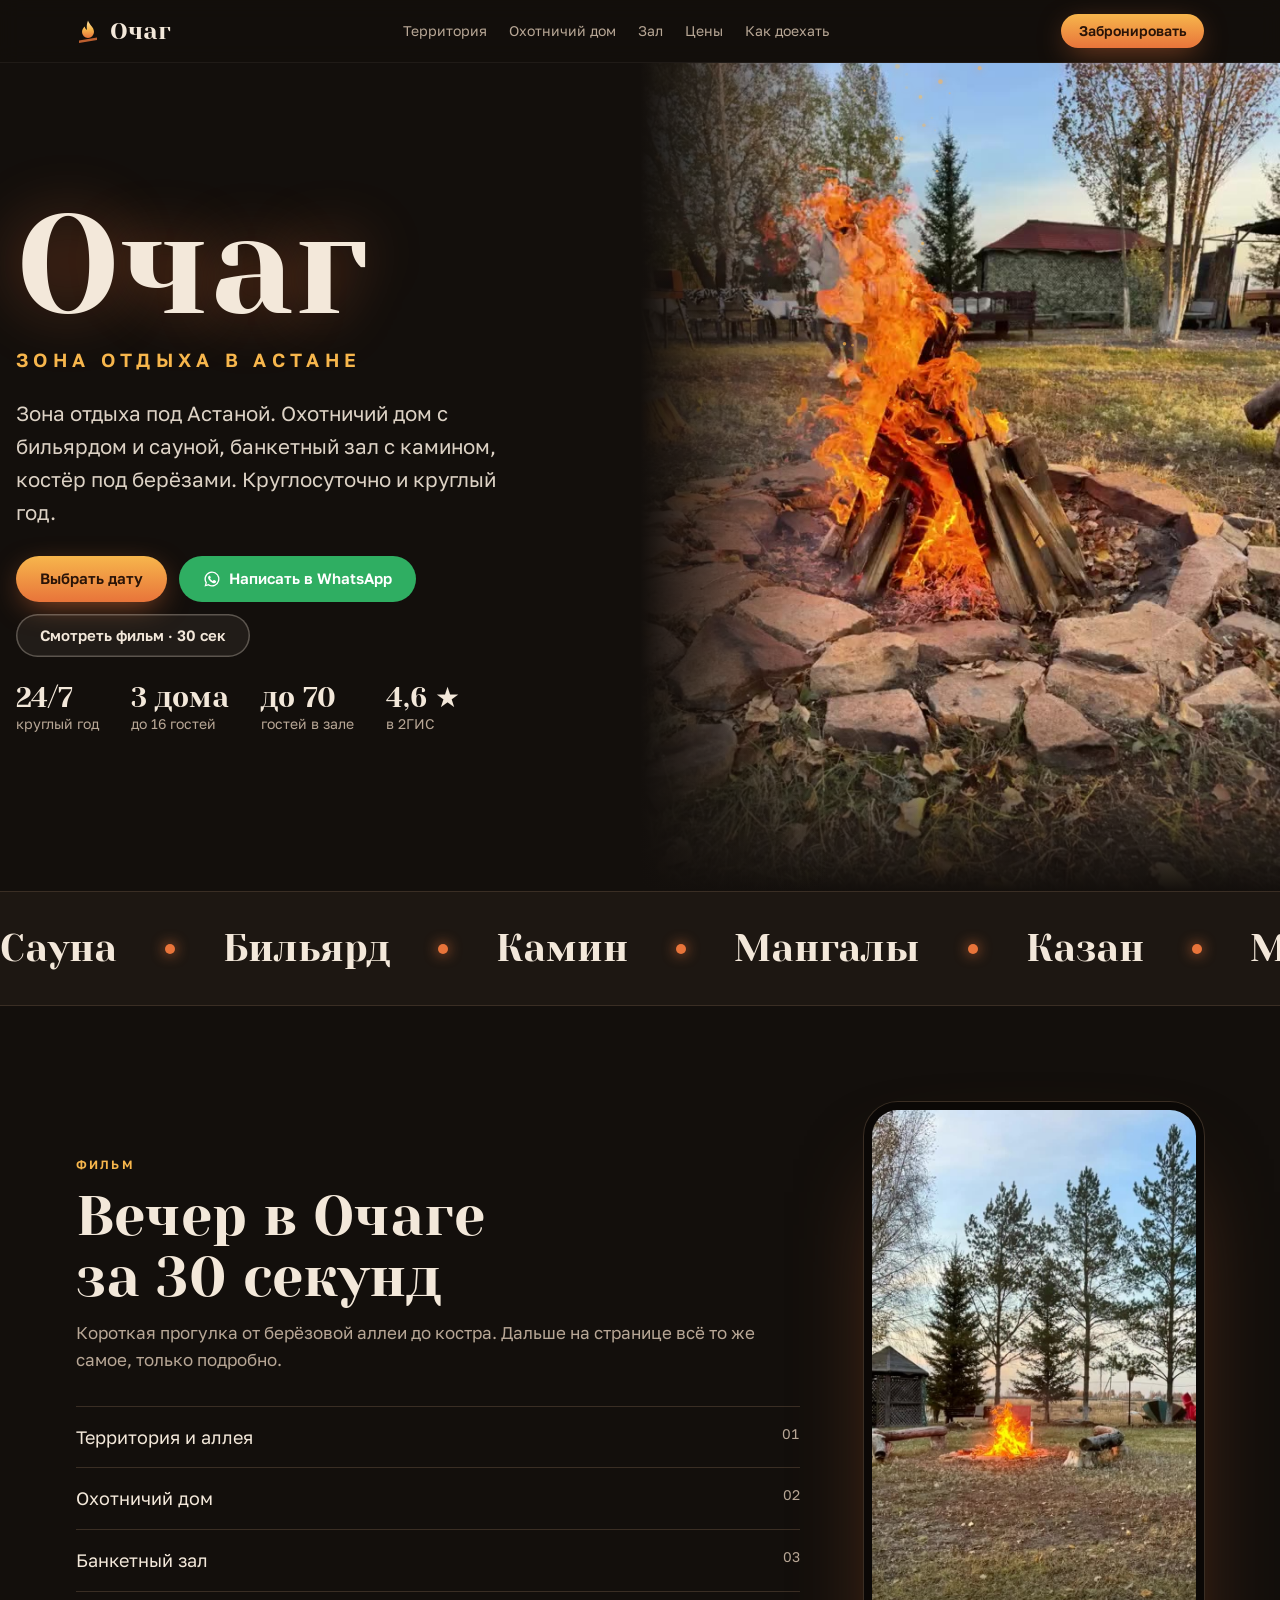
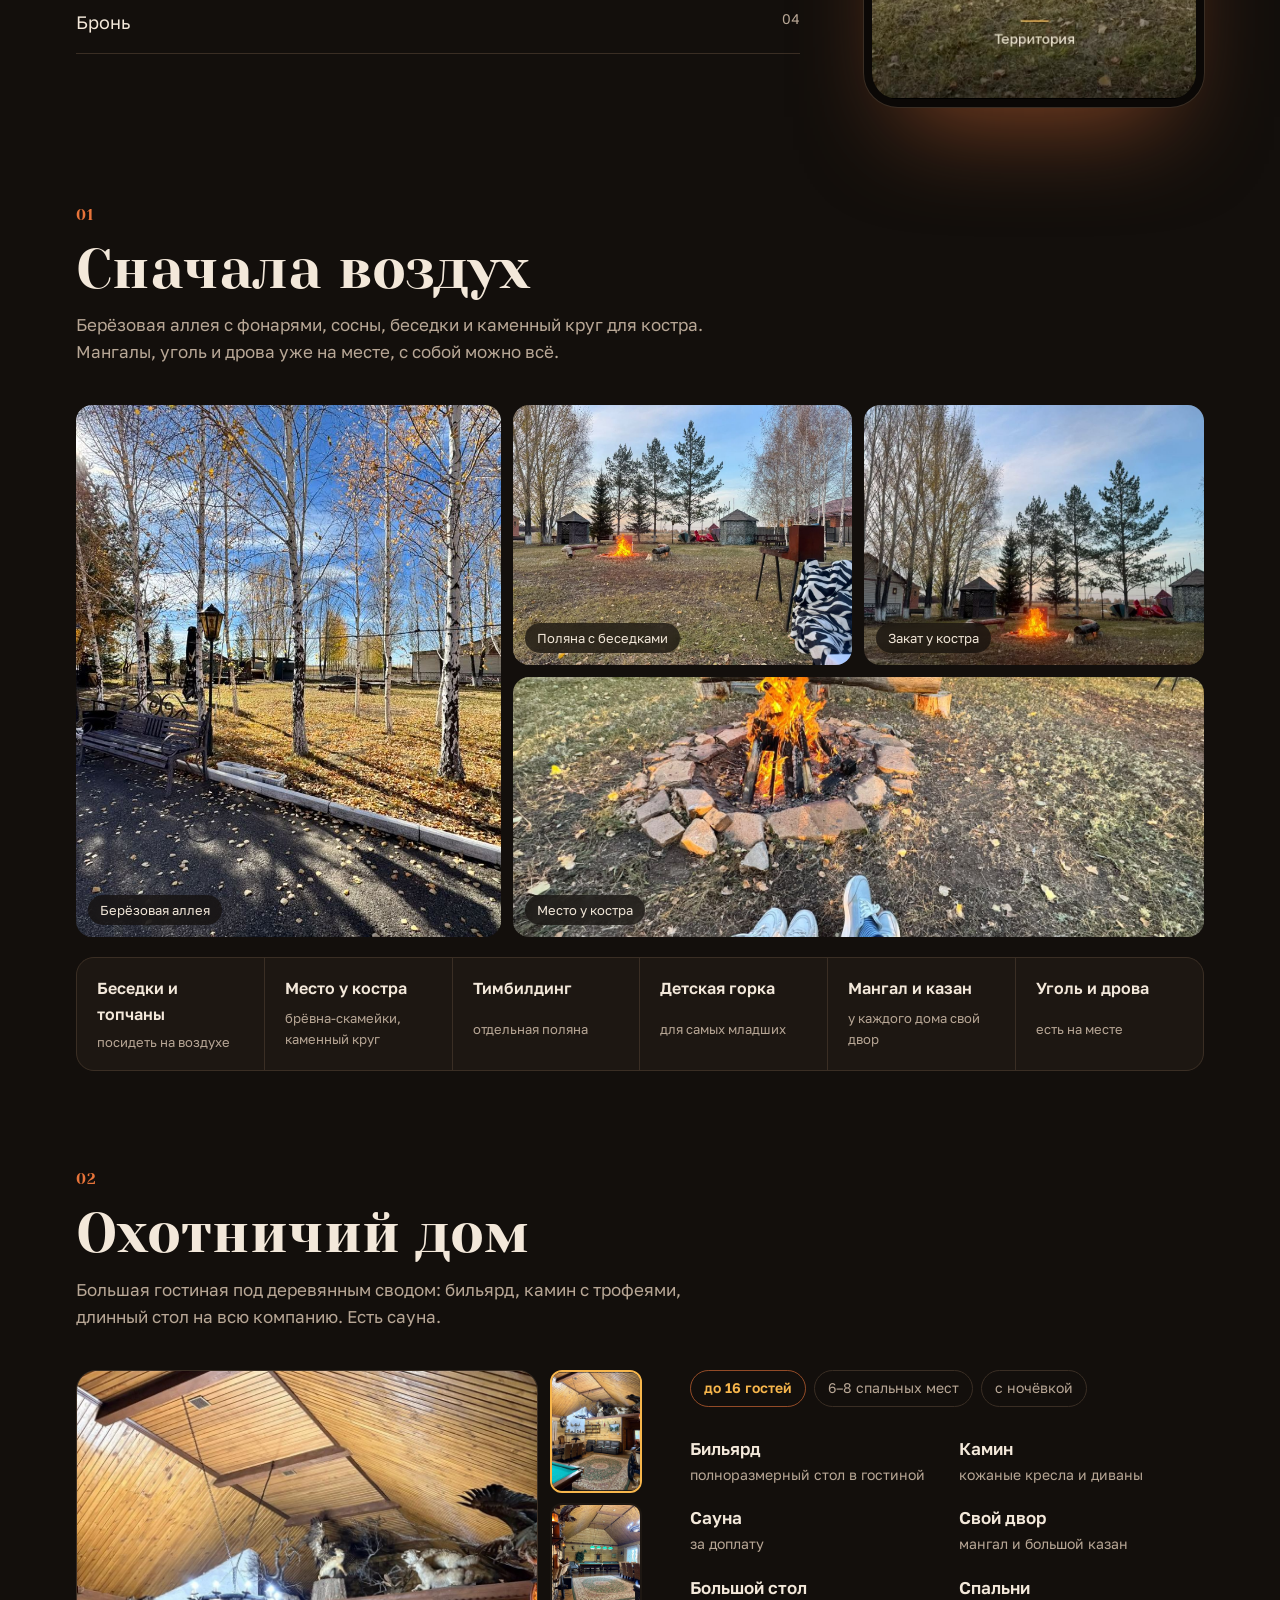
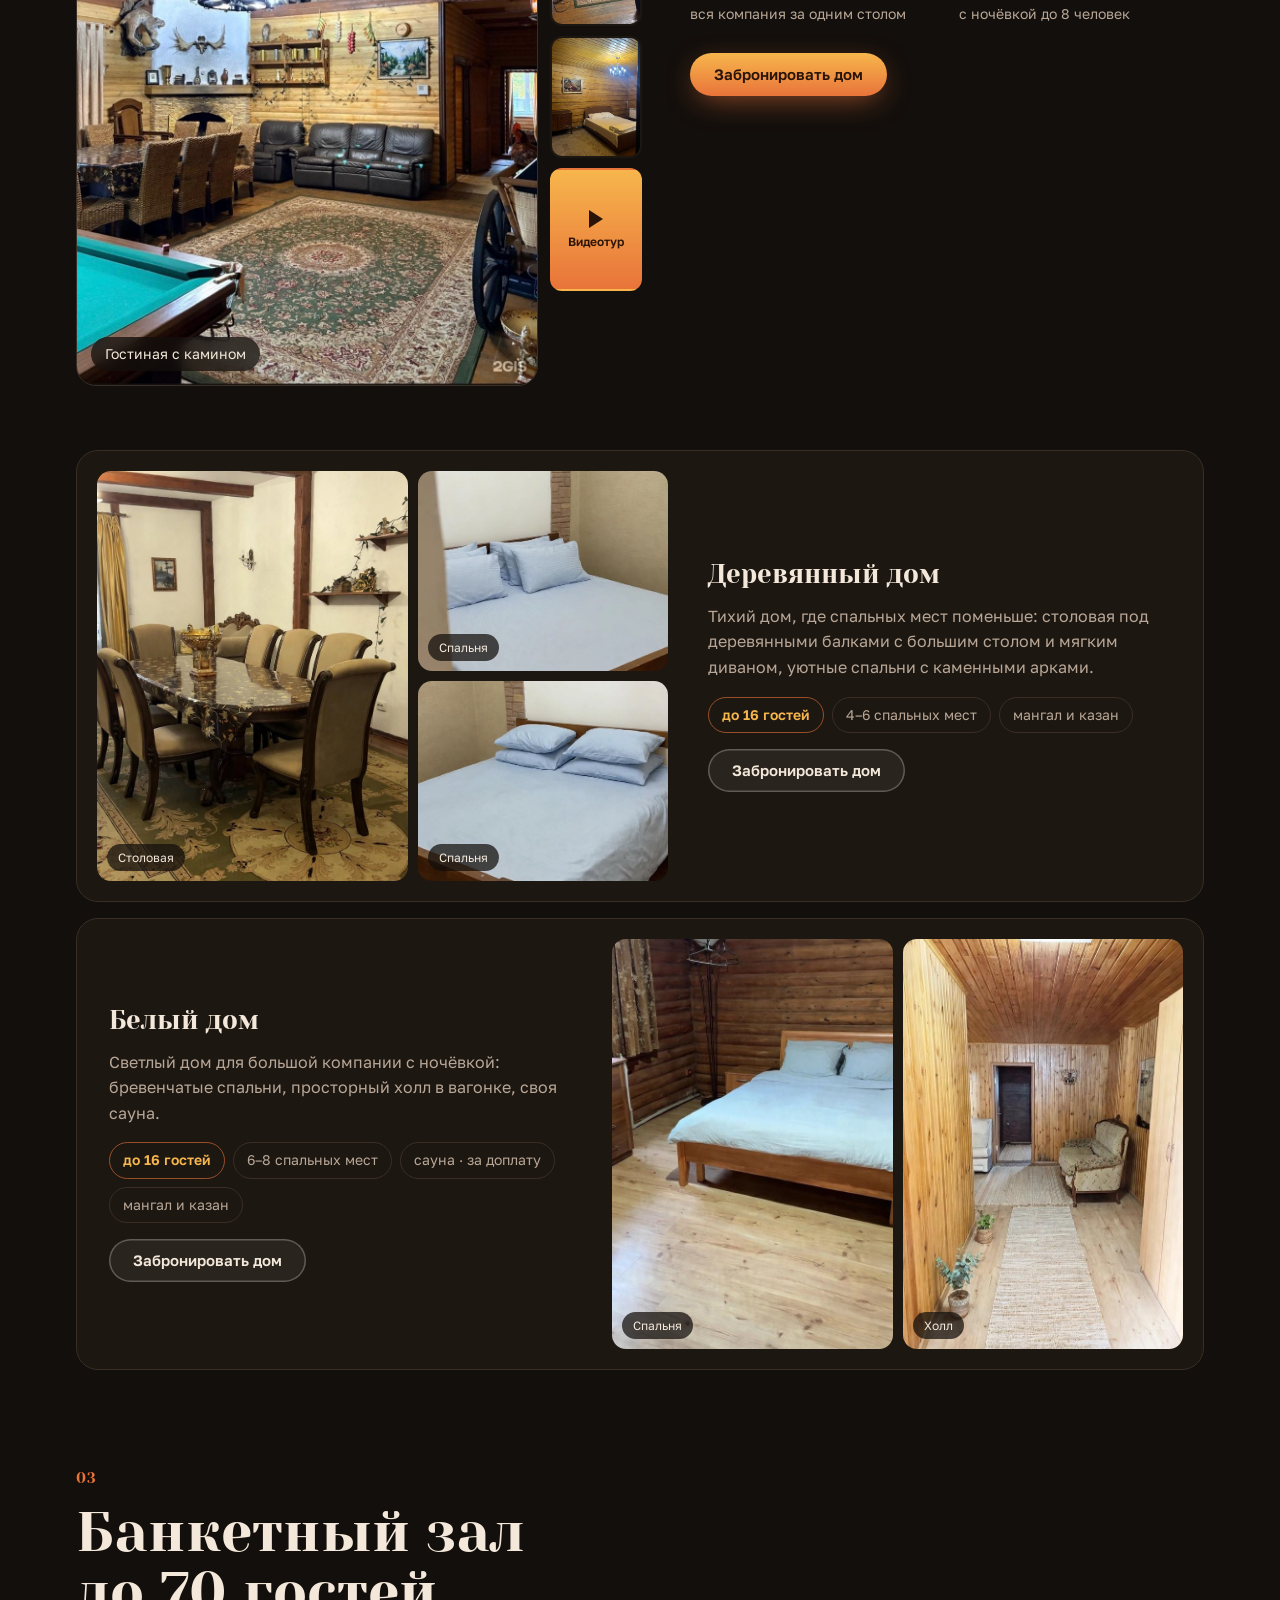
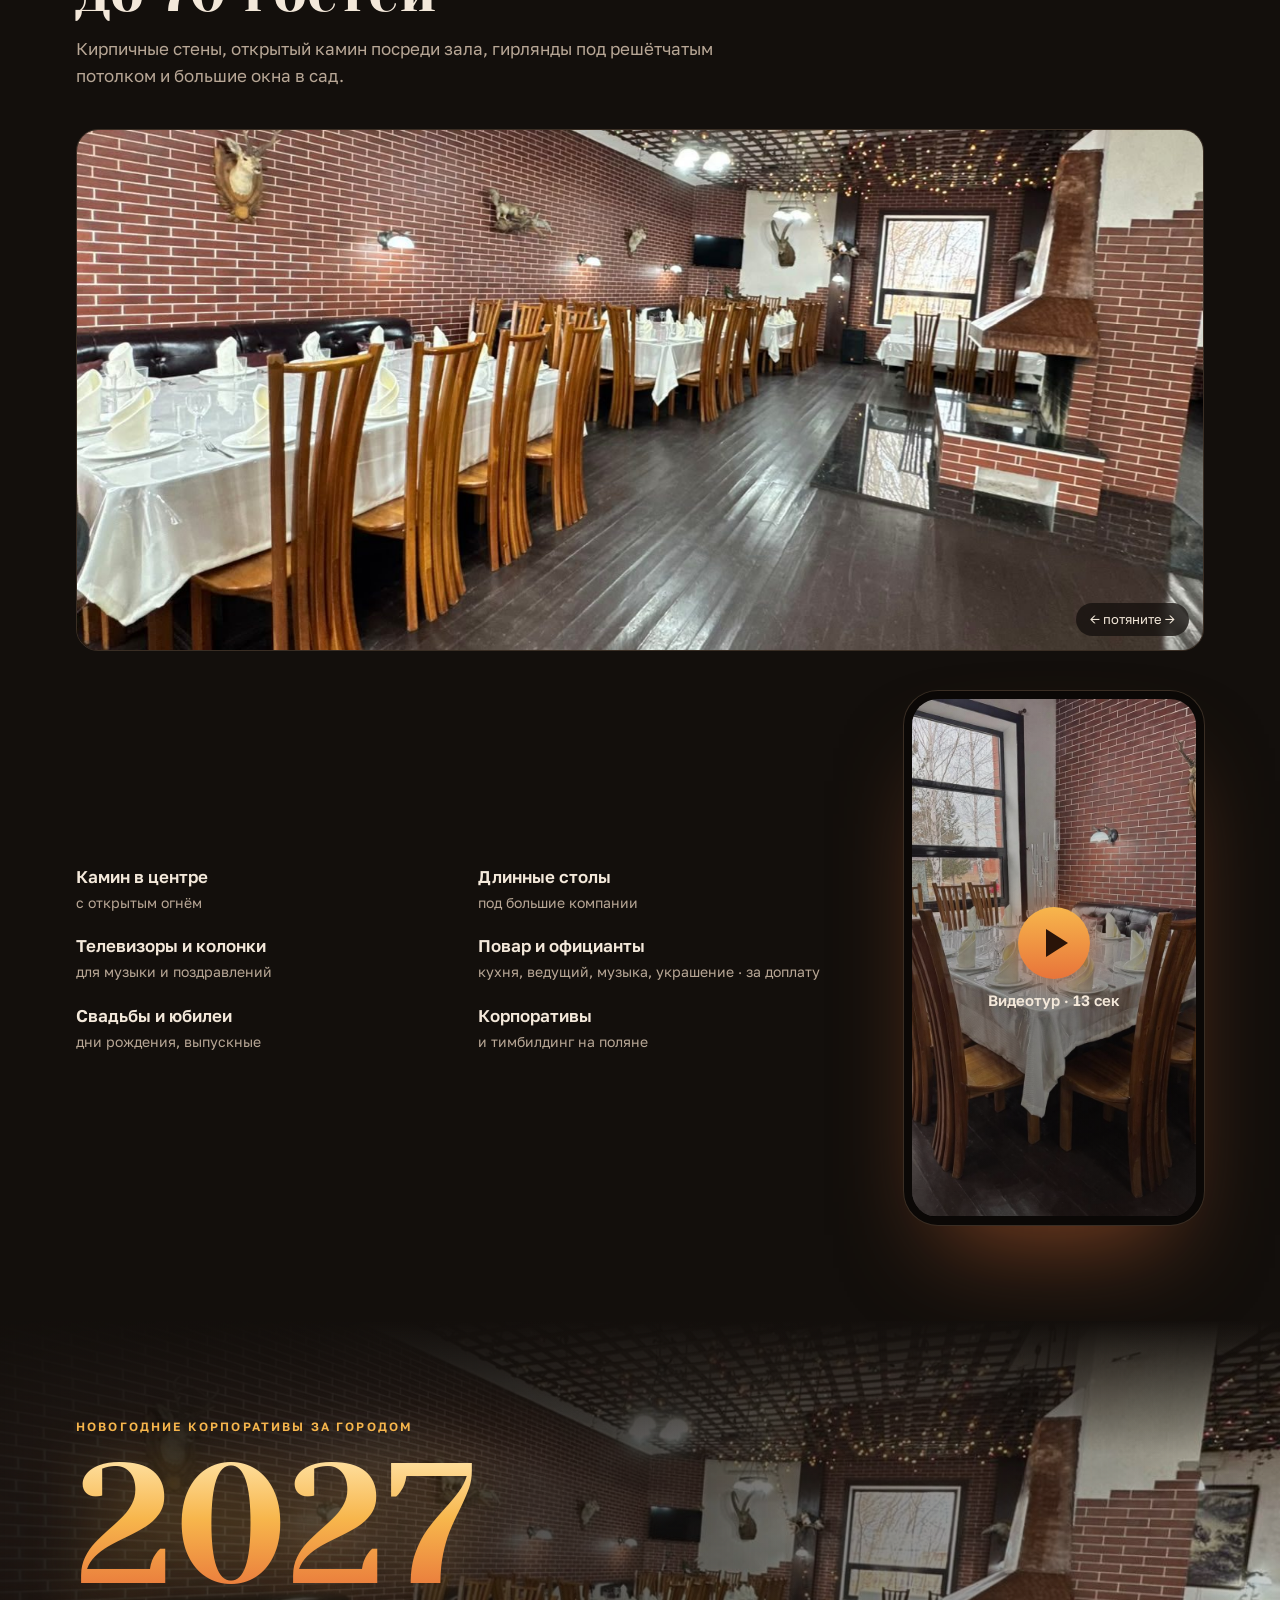
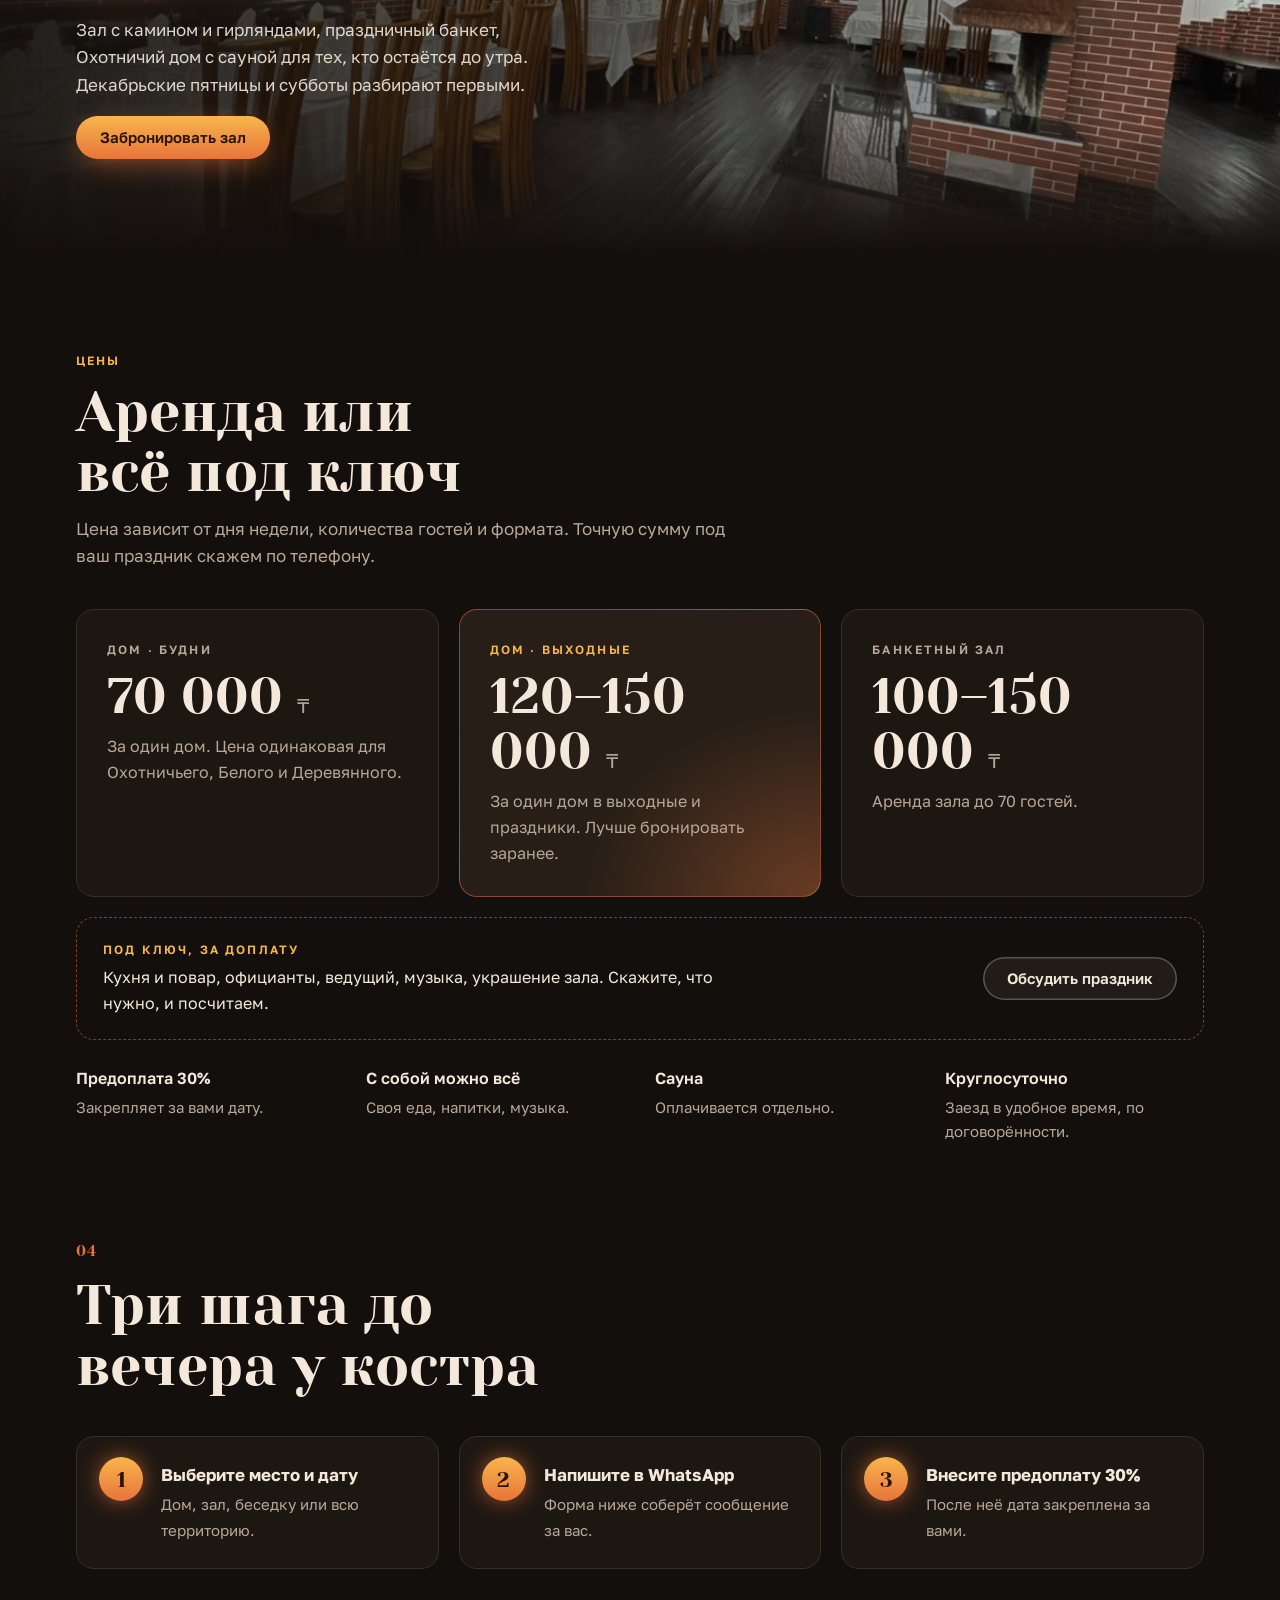
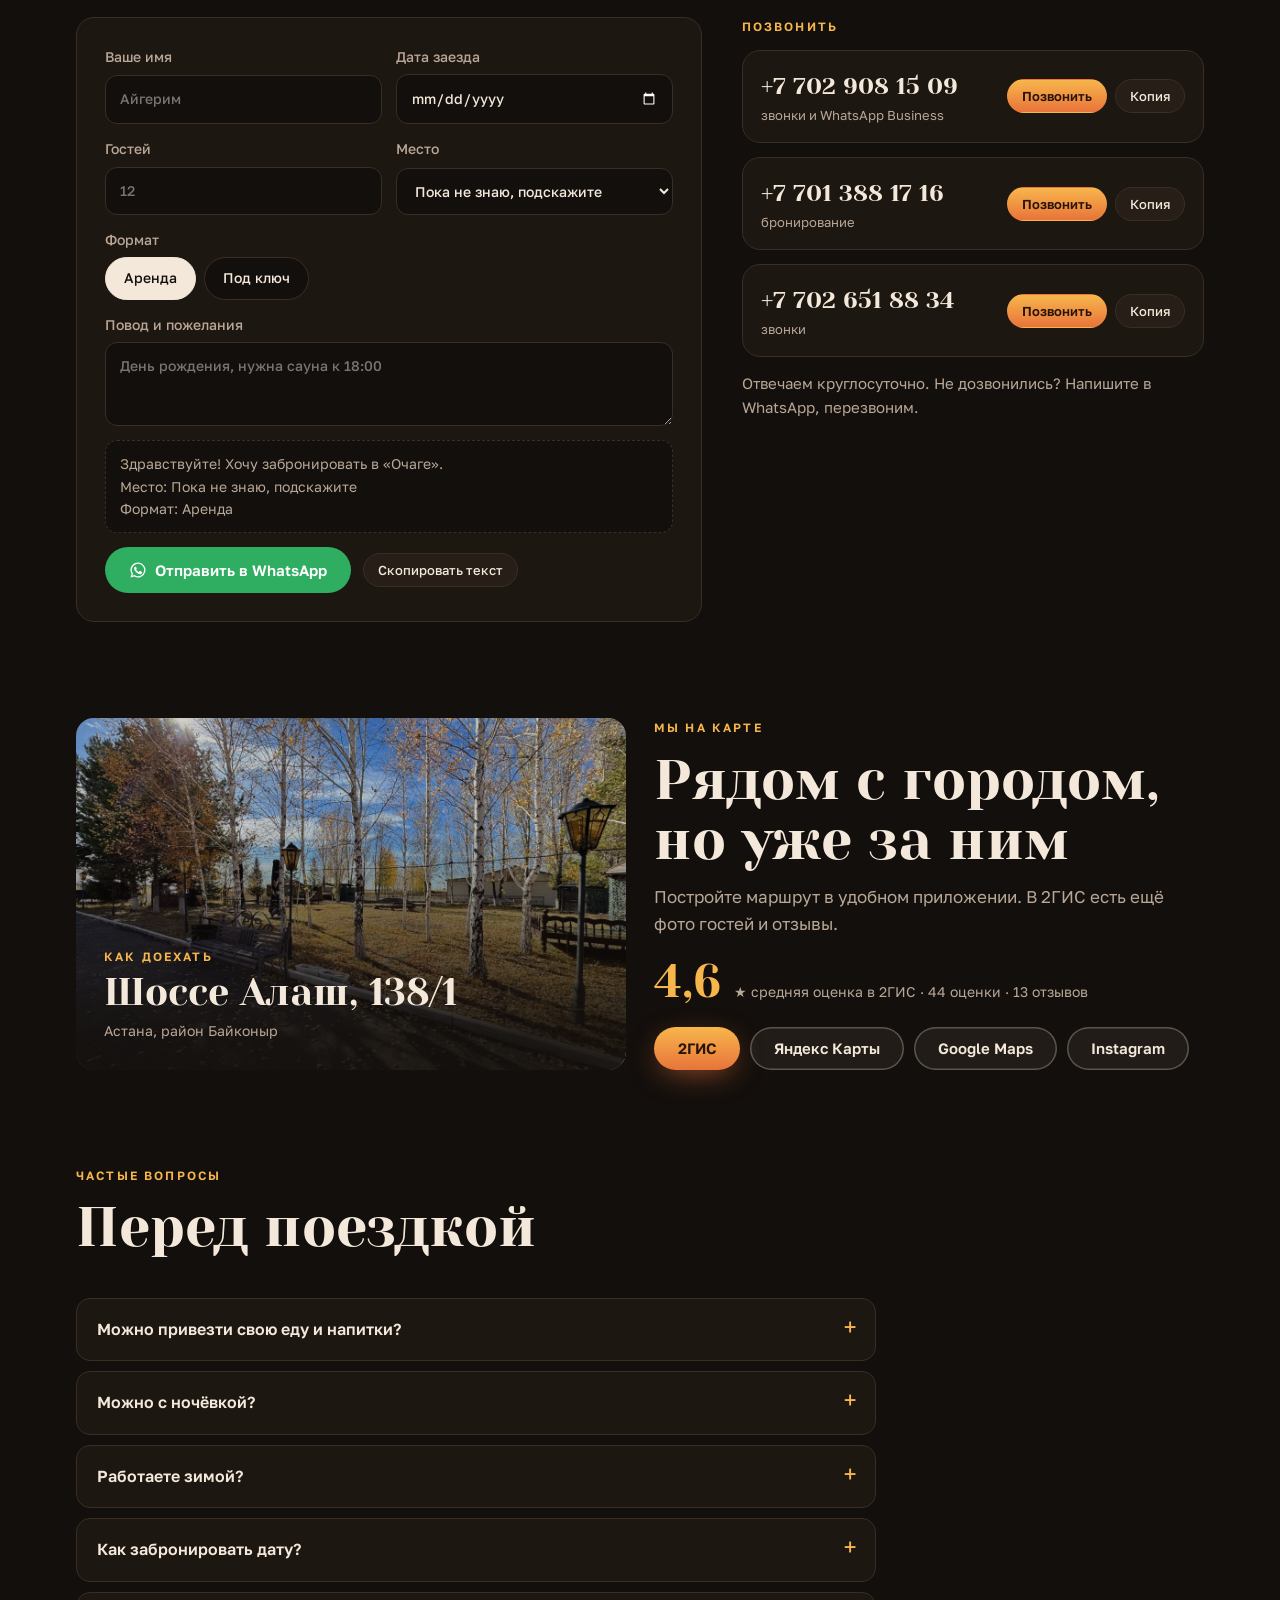
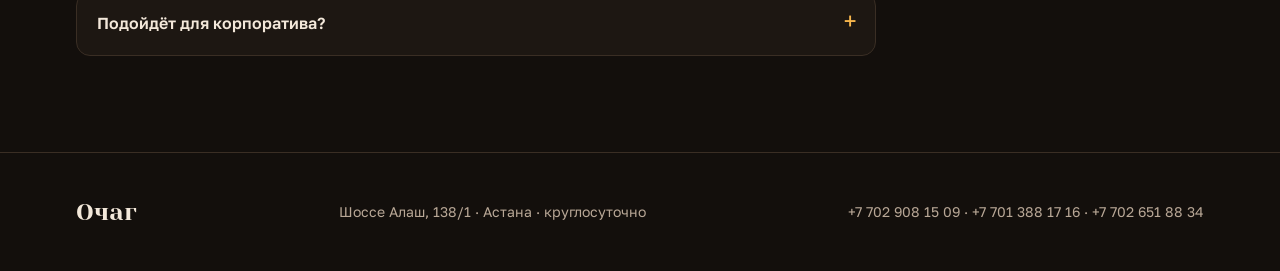
==== commit e6baa98f: "Add Yandex Metrika counter 114222479 with call/WhatsApp goals Co-Authored-By: Claude Fable 5.2 <nore" ====
--- a/index.html
+++ b/index.html
@@ -290,6 +290,14 @@
   .marquee .track,.hero h1{animation:none}
 }
 </style>
+<!-- Yandex.Metrika counter -->
+<script>
+window.__YM=114222479;
+(function(m,e,t,r,i,k,a){m[i]=m[i]||function(){(m[i].a=m[i].a||[]).push(arguments)};m[i].l=1*new Date();for(var j=0;j<document.scripts.length;j++){if(document.scripts[j].src===r){return;}}k=e.createElement(t),a=e.getElementsByTagName(t)[0],k.async=1,k.src=r,a.parentNode.insertBefore(k,a)})(window,document,"script","https://mc.yandex.ru/metrika/tag.js","ym");
+ym(114222479,"init",{clickmap:true,trackLinks:true,accurateTrackBounce:true,webvisor:true});
+</script>
+<noscript><div><img src="https://mc.yandex.ru/watch/114222479" style="position:absolute;left:-9999px" alt=""></div></noscript>
+<!-- /Yandex.Metrika counter -->
 </head>
 <body>
 
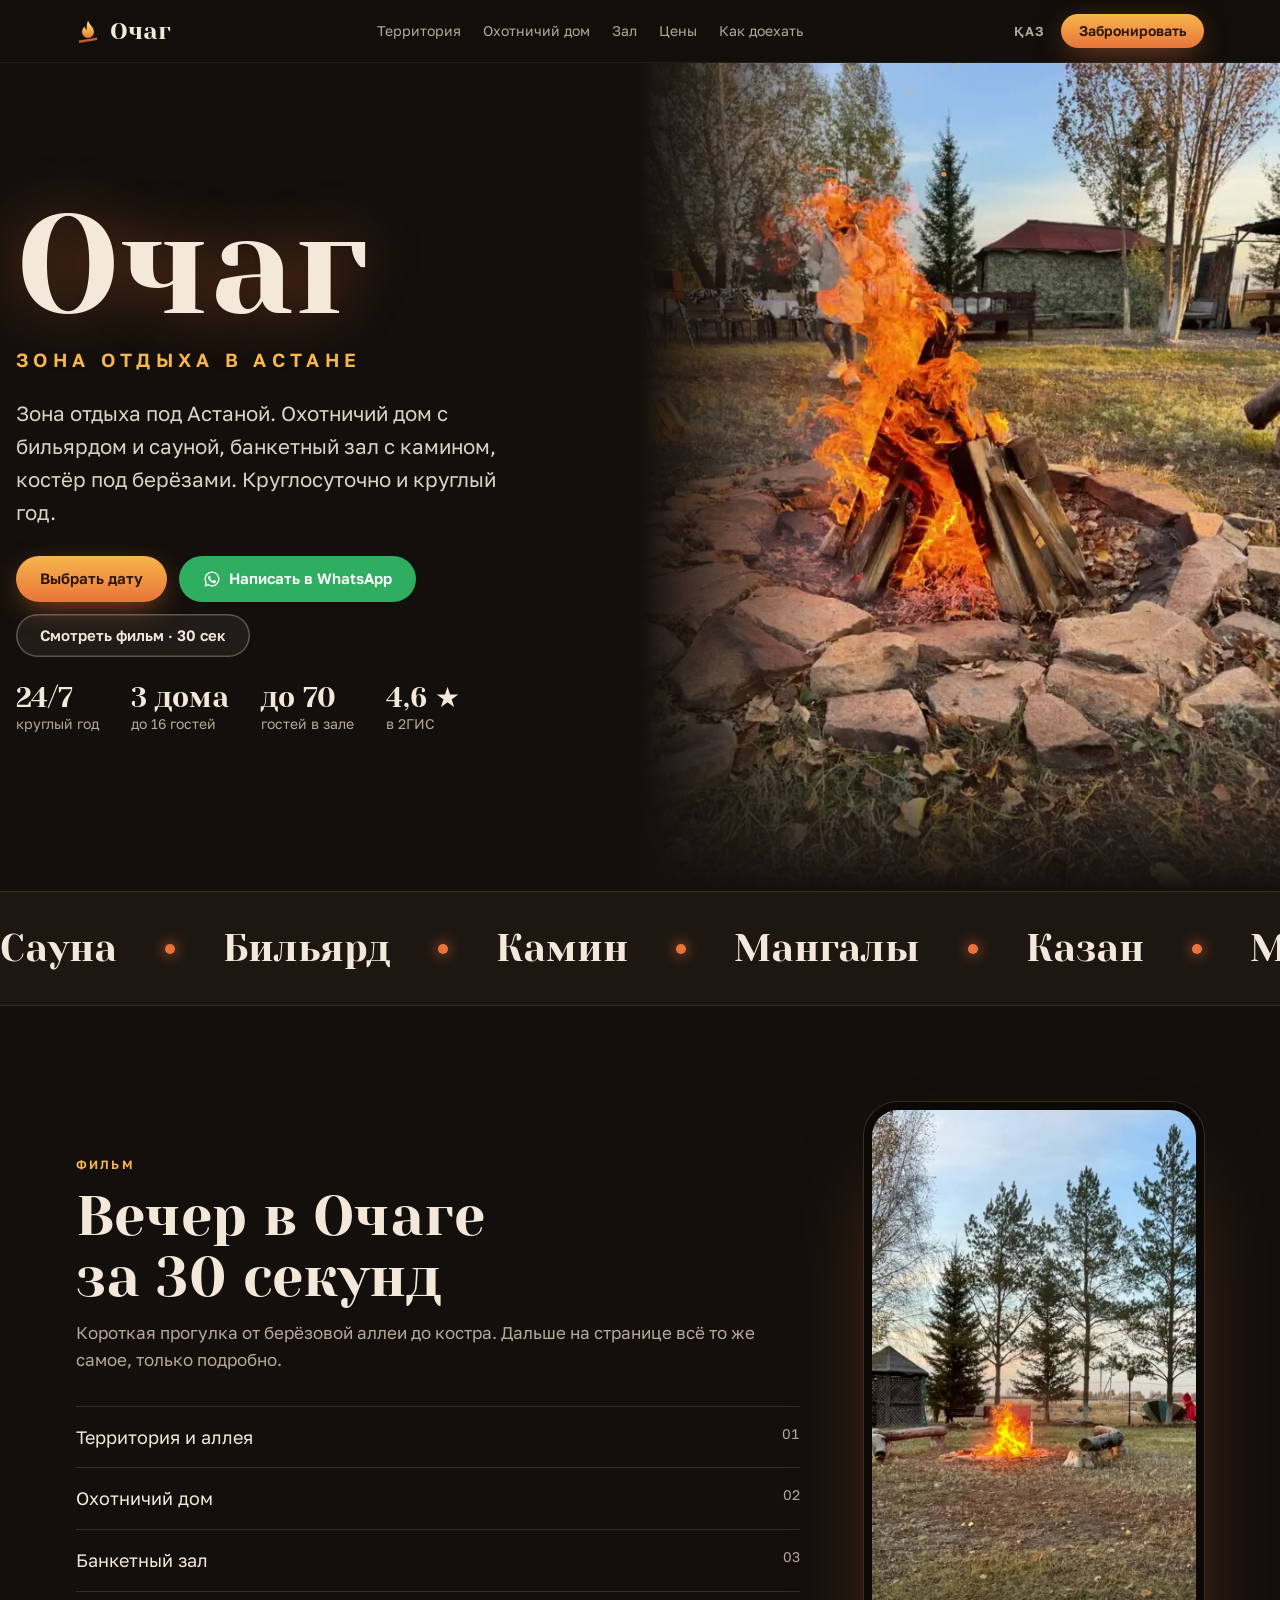
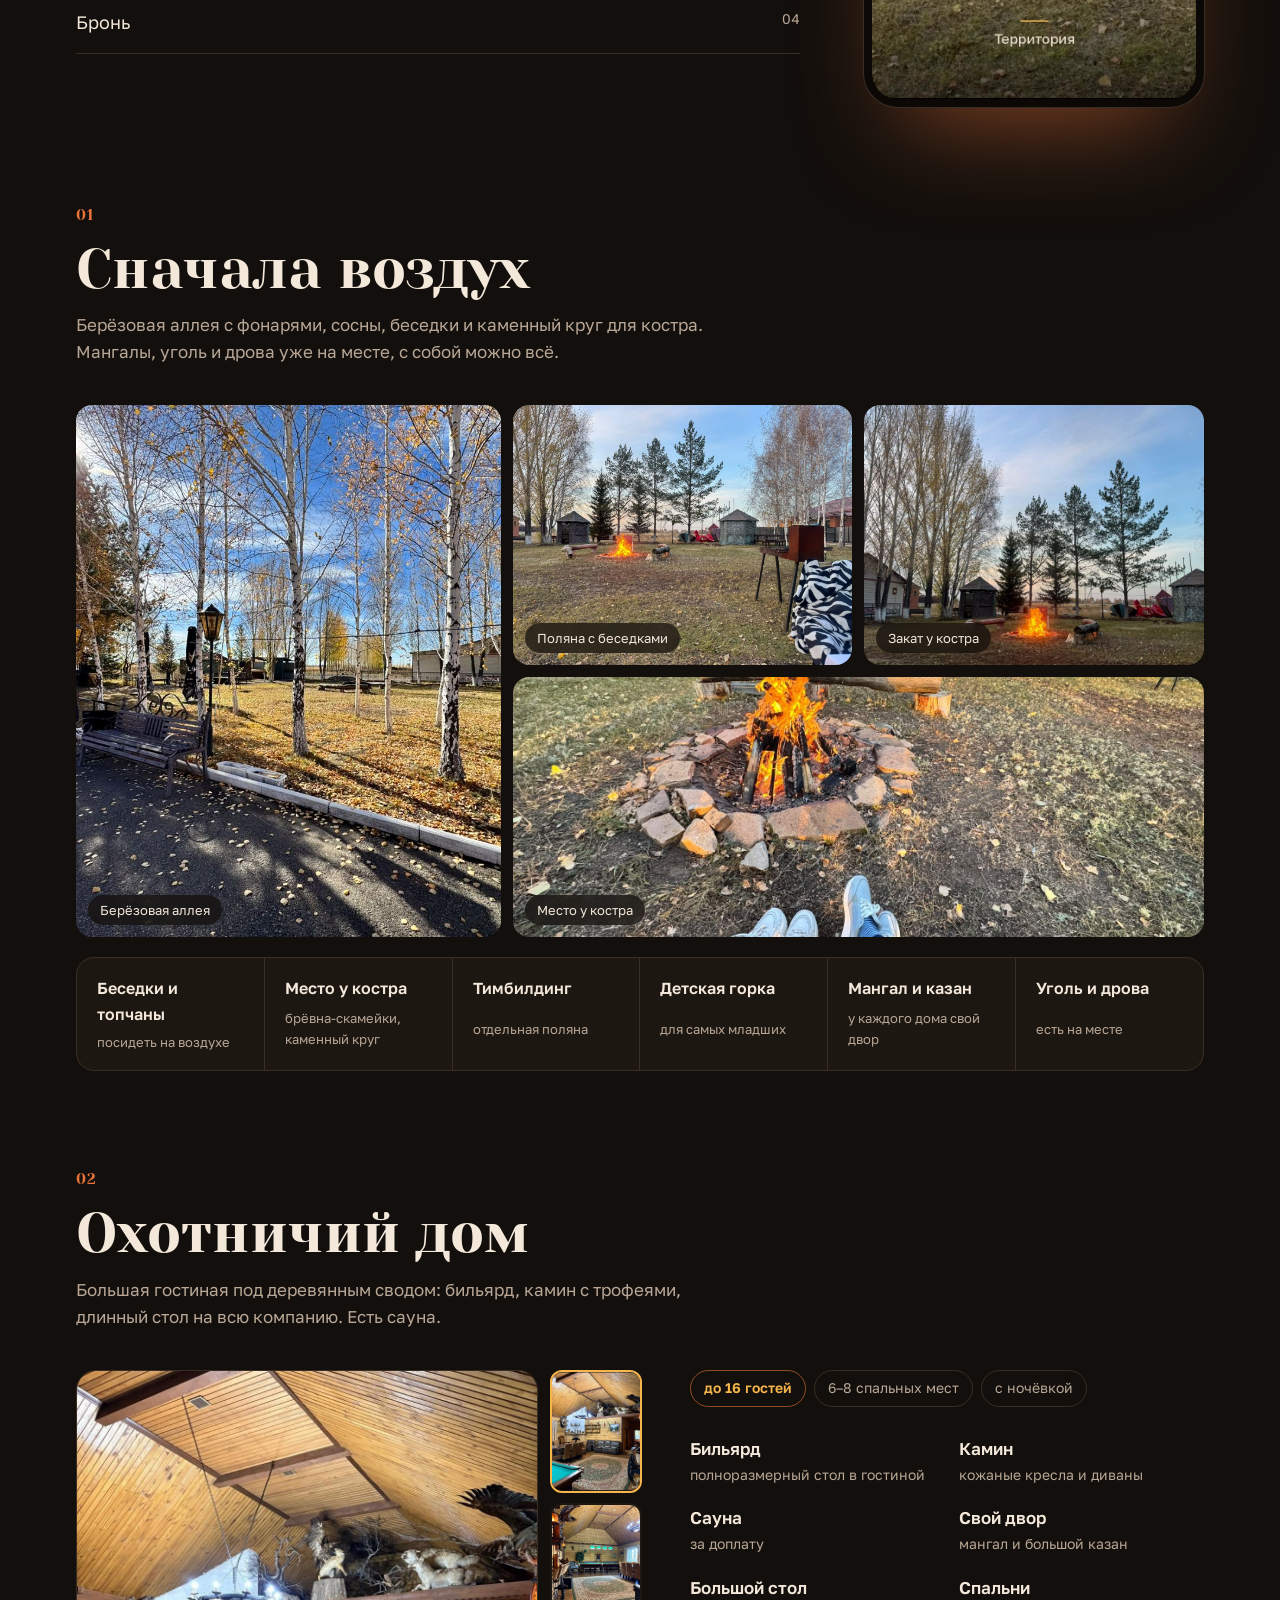
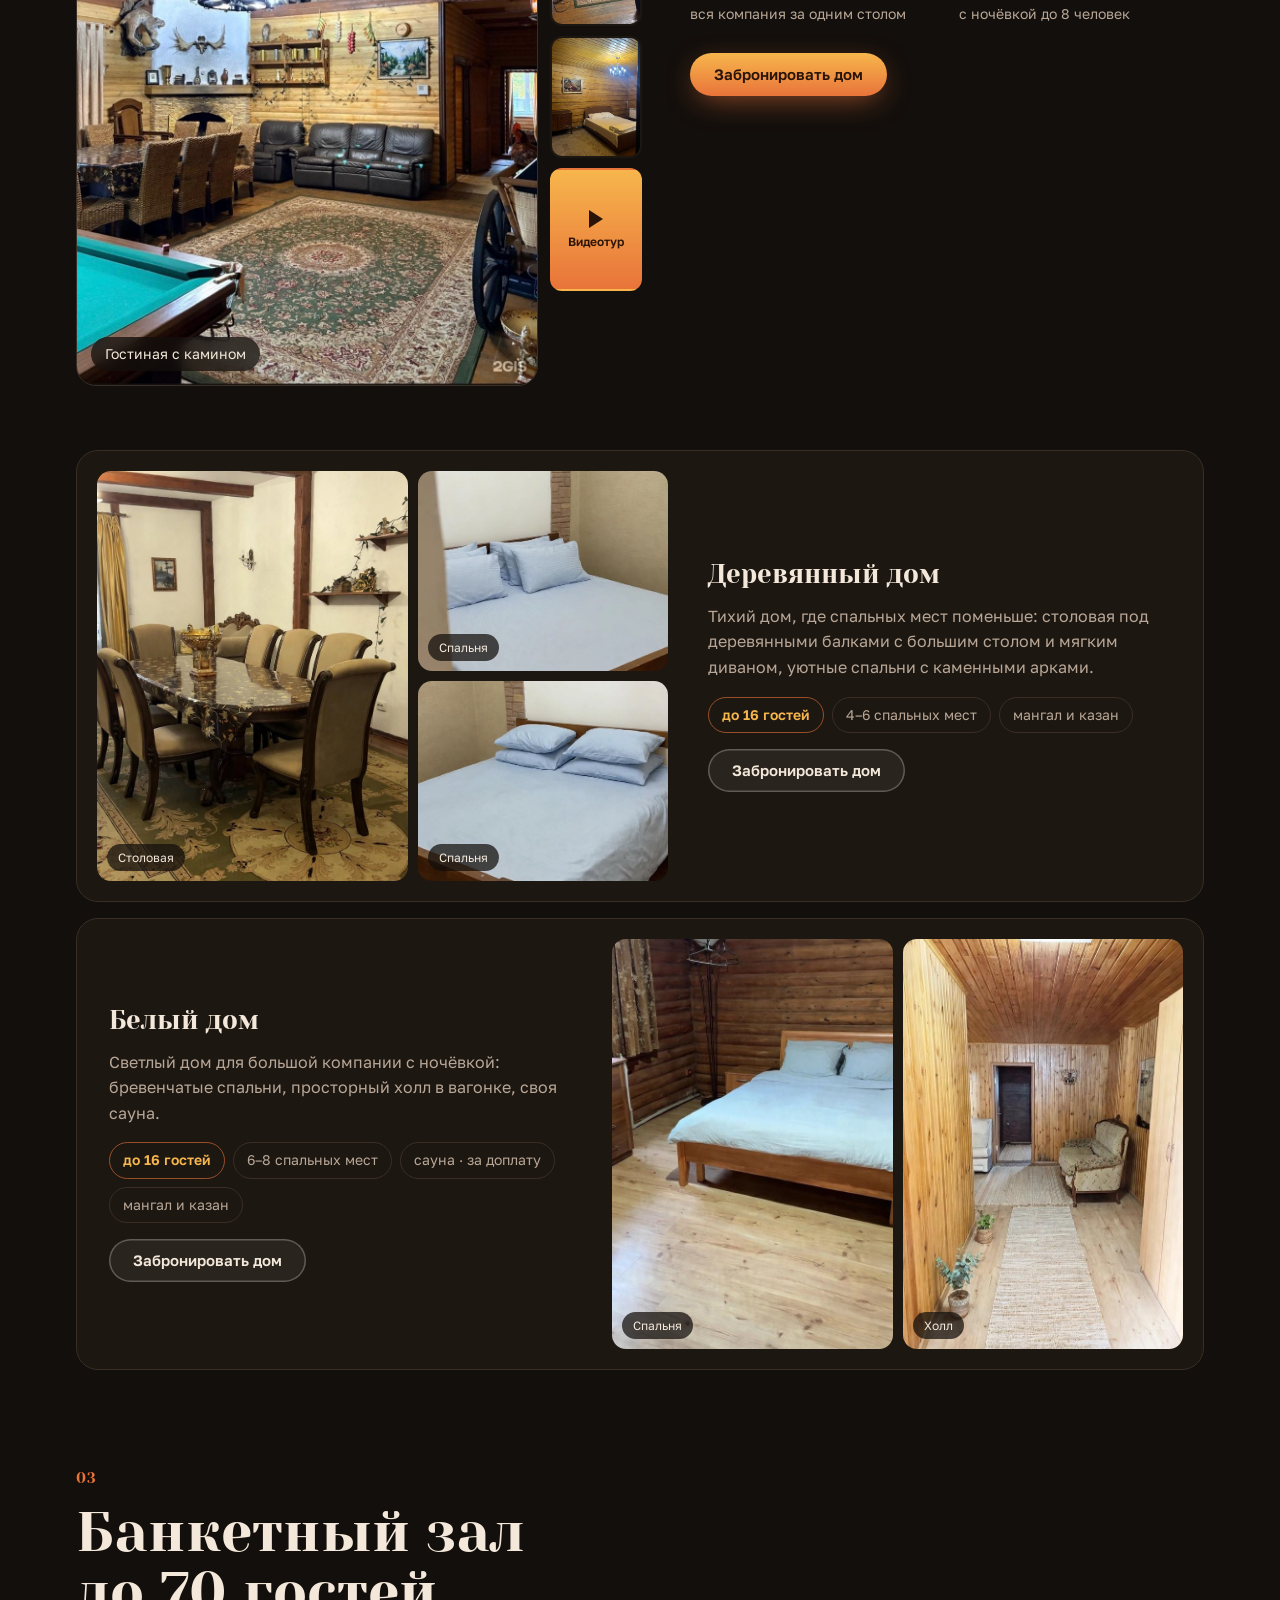
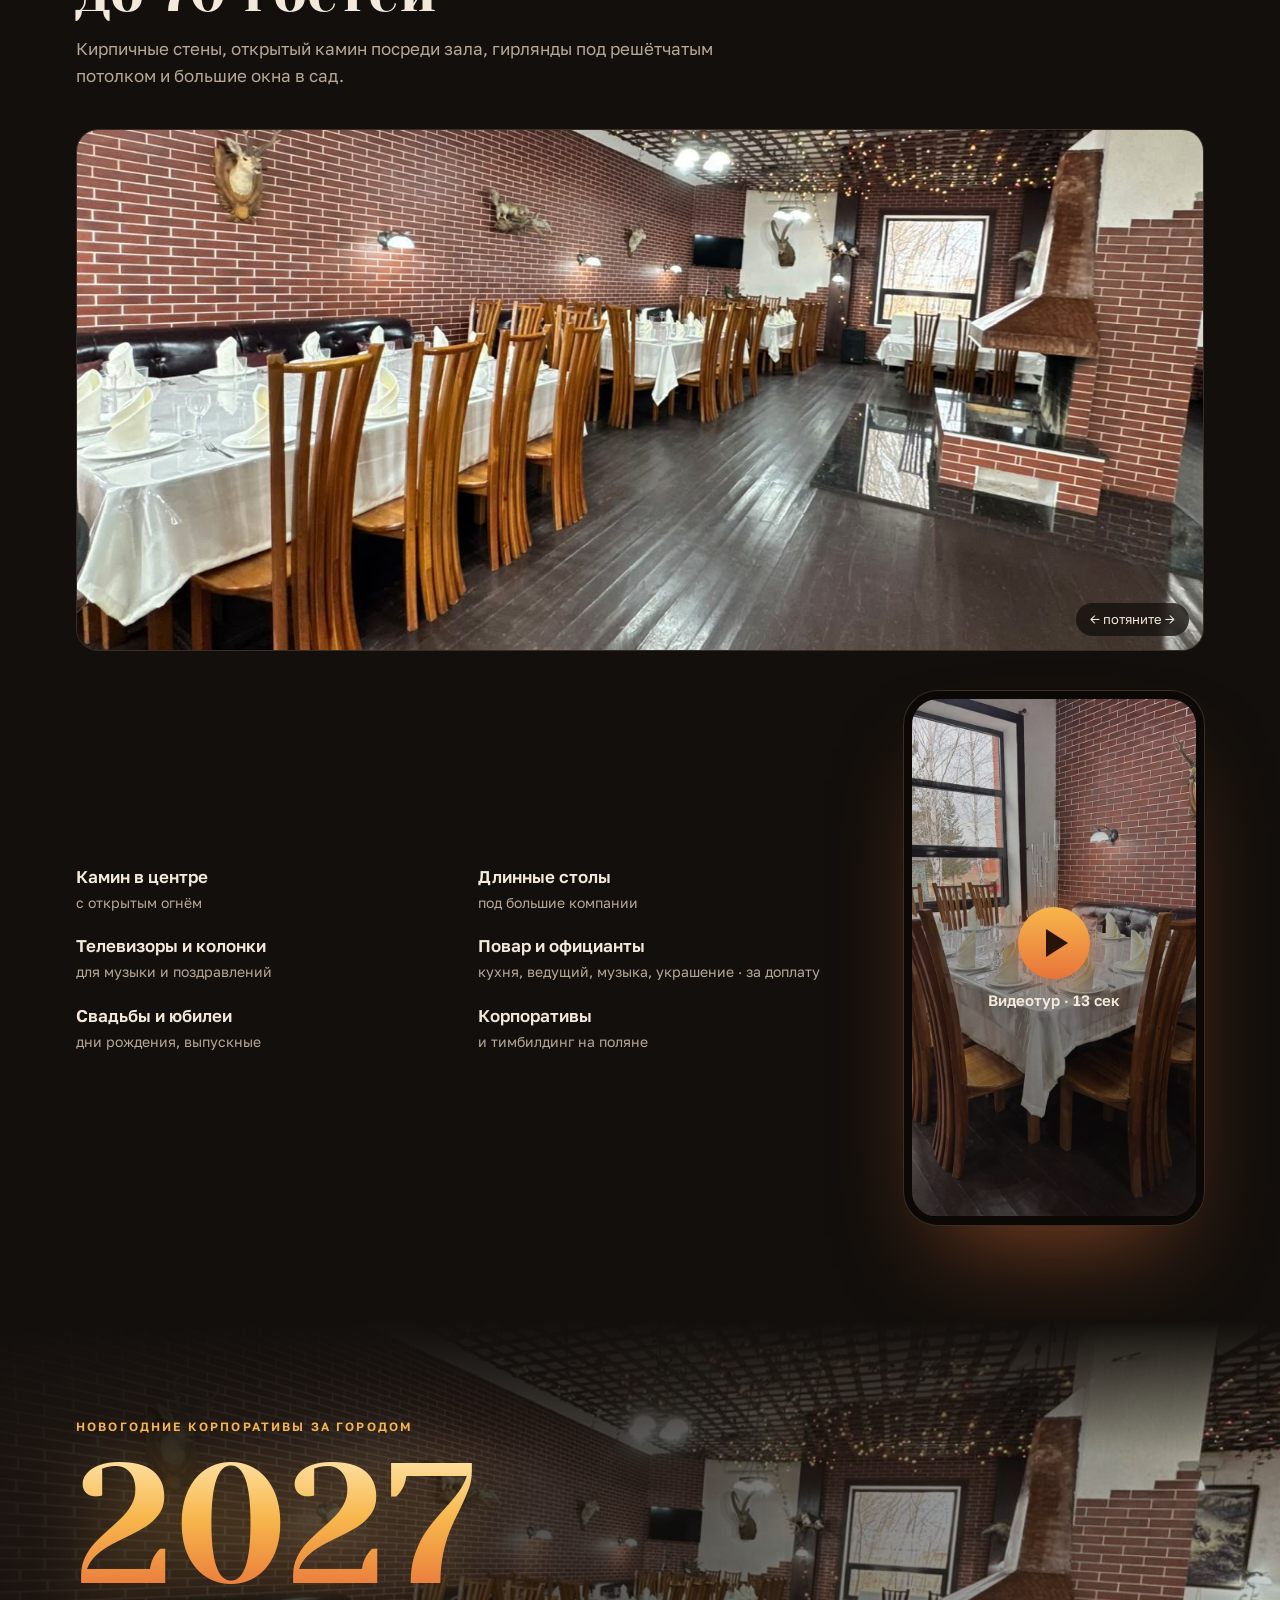
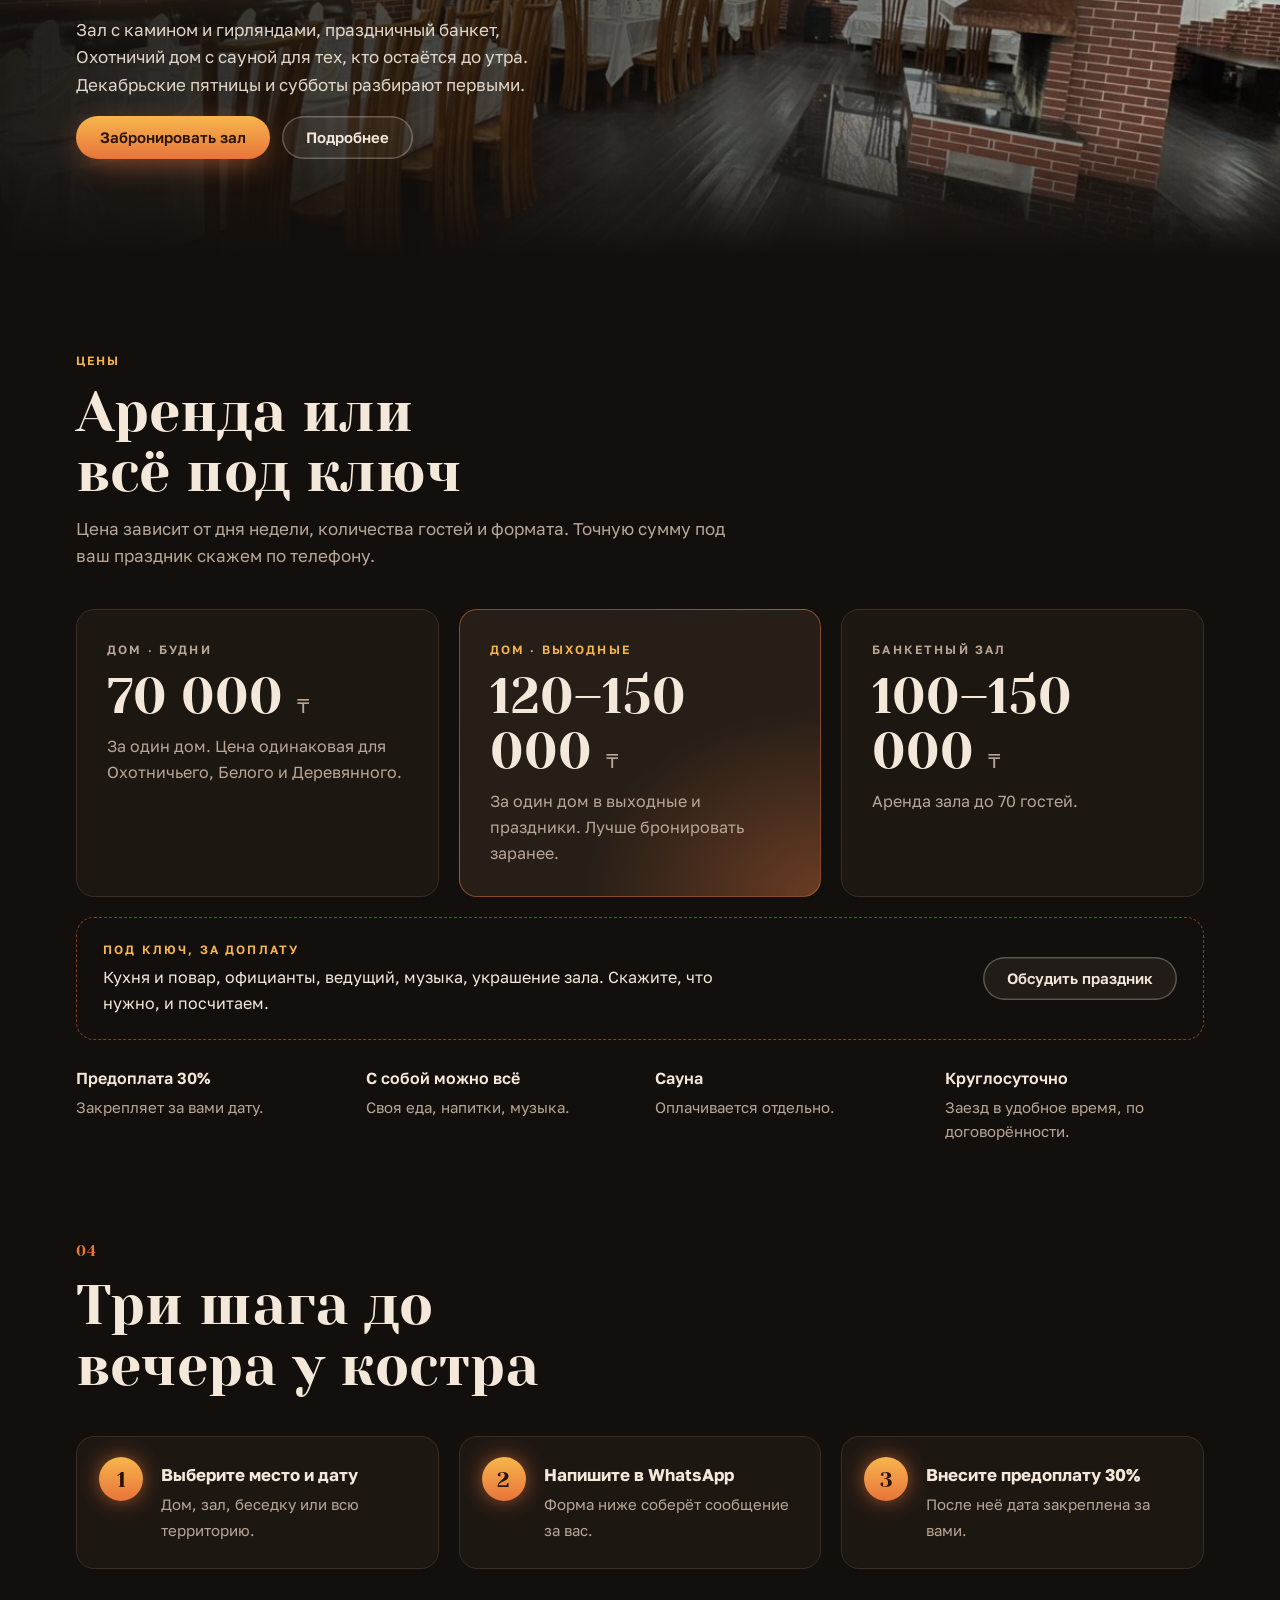
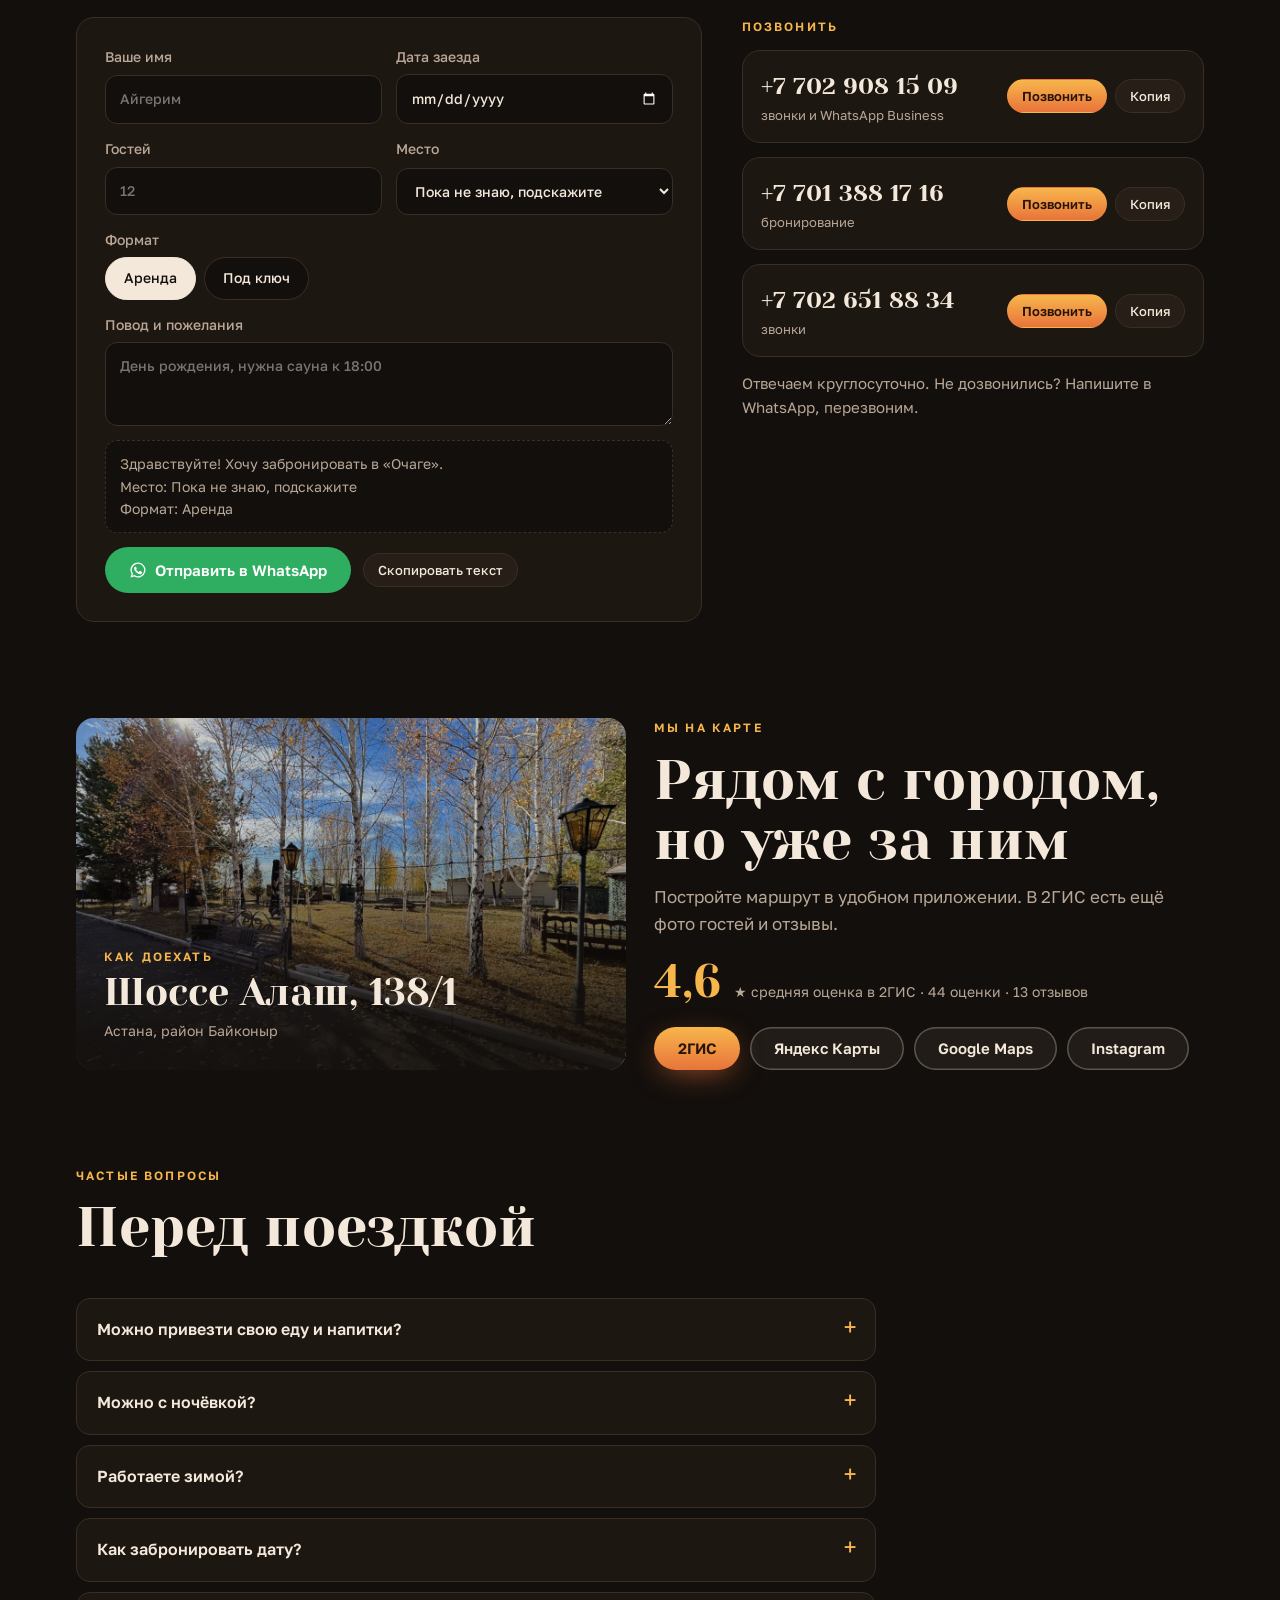
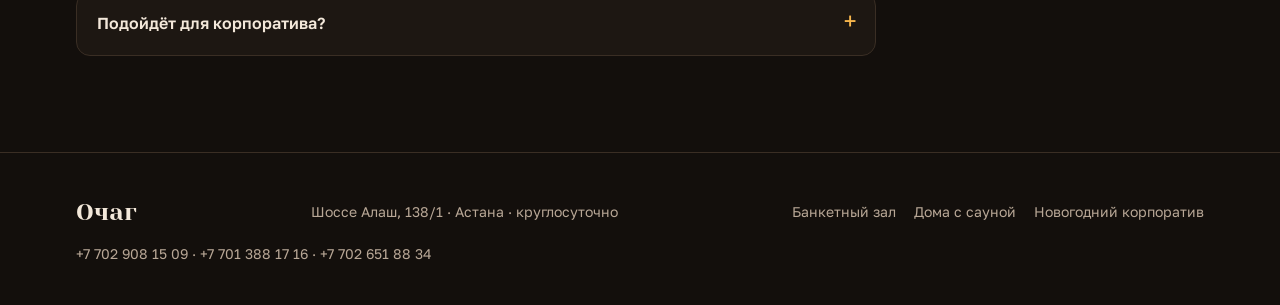
==== commit d5b0ad41: "Add landing pages (banquet hall, houses with sauna, New Year corporate) and Kazakh version of the ma" ====
--- a/index.html
+++ b/index.html
@@ -17,6 +17,9 @@
 <meta name="claude:viewport-fit-sides" content="cover">
 <meta name="description" content="Зона отдыха «Очаг» в Астане, шоссе Алаш 138/1: три дома посуточно от 70 000 ₸, сауна, бильярд, банкетный зал до 70 гостей, мангалы и казан. Той, корпоративы, дни рождения. Круглосуточно, круглый год.">
 <link rel="canonical" href="https://ochag-astana.asia/">
+<link rel="alternate" hreflang="ru" href="https://ochag-astana.asia/">
+<link rel="alternate" hreflang="kk" href="https://ochag-astana.asia/kk/">
+<link rel="alternate" hreflang="x-default" href="https://ochag-astana.asia/">
 <meta property="og:type" content="website">
 <meta property="og:url" content="https://ochag-astana.asia/">
 <meta property="og:title" content="Очаг — зона отдыха в Астане">
@@ -69,6 +72,10 @@
 .nav a:hover{color:var(--fg)}
 @media (max-width:900px){.bar .wrap{flex-wrap:wrap;row-gap:8px;padding-block:10px 0}.nav{order:3;width:100%;overflow-x:auto;white-space:nowrap;scrollbar-width:none;padding-bottom:10px;gap:20px}.nav::-webkit-scrollbar{display:none}.nav a{padding-block:4px}}
 
+.bar-end{display:flex;align-items:center;gap:12px}
+.lang{font-size:13px;font-weight:600;letter-spacing:.08em;color:var(--muted);text-decoration:none;padding:6px 4px}
+.lang:hover{color:var(--fg)}
+.pages{display:flex;flex-wrap:wrap;gap:6px 18px}
 .btn{display:inline-flex;align-items:center;justify-content:center;gap:8px;border:0;border-radius:999px;padding:14px 24px;font:600 15px/1 var(--body);text-decoration:none;cursor:pointer;transition:transform .2s ease,box-shadow .2s ease,background .2s}
 .btn:active{transform:translateY(1px)}
 .btn:focus-visible,a:focus-visible,input:focus-visible,select:focus-visible,textarea:focus-visible,button:focus-visible,summary:focus-visible{outline:3px solid var(--flame);outline-offset:3px}
@@ -315,7 +322,7 @@
       <a href="#prices">Цены</a>
       <a href="#where">Как доехать</a>
     </nav>
-    <a class="btn btn-fire btn-sm" href="#book">Забронировать</a>
+    <div class="bar-end"><a class="lang" href="/kk/" lang="kk" hreflang="kk">ҚАЗ</a><a class="btn btn-fire btn-sm" href="#book">Забронировать</a></div>
   </div>
 </header>
 
@@ -488,7 +495,7 @@
         <span class="eyebrow">Новогодние корпоративы за городом</span>
         <span class="yr">2027</span>
         <p data-cms="ny_text">Зал с камином и гирляндами, праздничный банкет, Охотничий дом с сауной для тех, кто остаётся до утра. Декабрьские пятницы и субботы разбирают первыми.</p>
-        <div><a class="btn btn-fire" href="#book" data-pick="Банкетный зал">Забронировать зал</a></div>
+        <div style="display:flex;flex-wrap:wrap;gap:12px"><a class="btn btn-fire" href="#book" data-pick="Банкетный зал">Забронировать зал</a><a class="btn btn-ghost" data-more href="/novogodnii-korporativ/">Подробнее</a></div>
       </div>
     </div>
   </section>
@@ -615,6 +622,7 @@
   <div class="wrap">
     <span class="logo">Очаг</span>
     <span>Шоссе Алаш, 138/1 · Астана · круглосуточно</span>
+    <span class="pages"><a href="/banketnyi-zal/">Банкетный зал</a><a href="/doma-s-saunoi/">Дома с сауной</a><a href="/novogodnii-korporativ/">Новогодний корпоратив</a></span>
     <span data-cms-phones><a data-goal="call" href="tel:+77029081509">+7 702 908 15 09</a> · <a data-goal="call" href="tel:+77013881716">+7 701 388 17 16</a> · <a data-goal="call" href="tel:+77026518834">+7 702 651 88 34</a></span>
   </div>
 </footer>
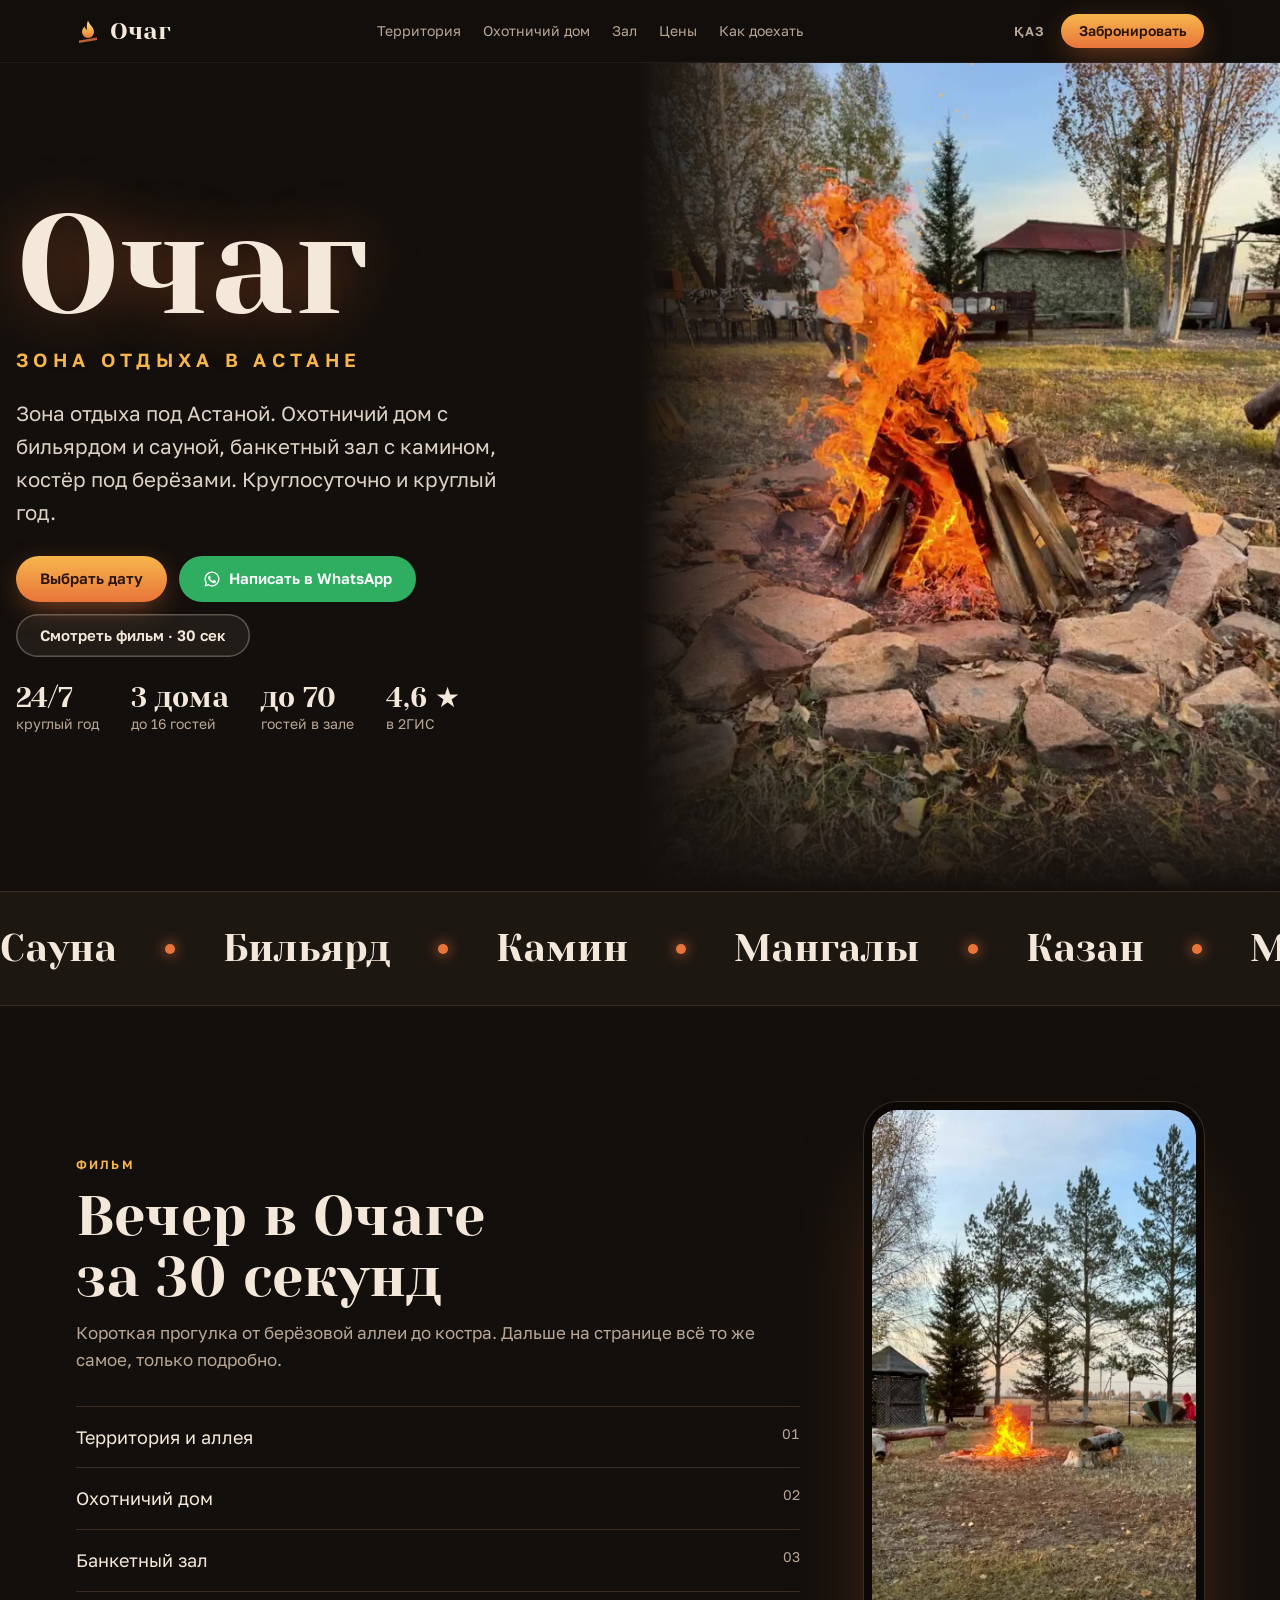
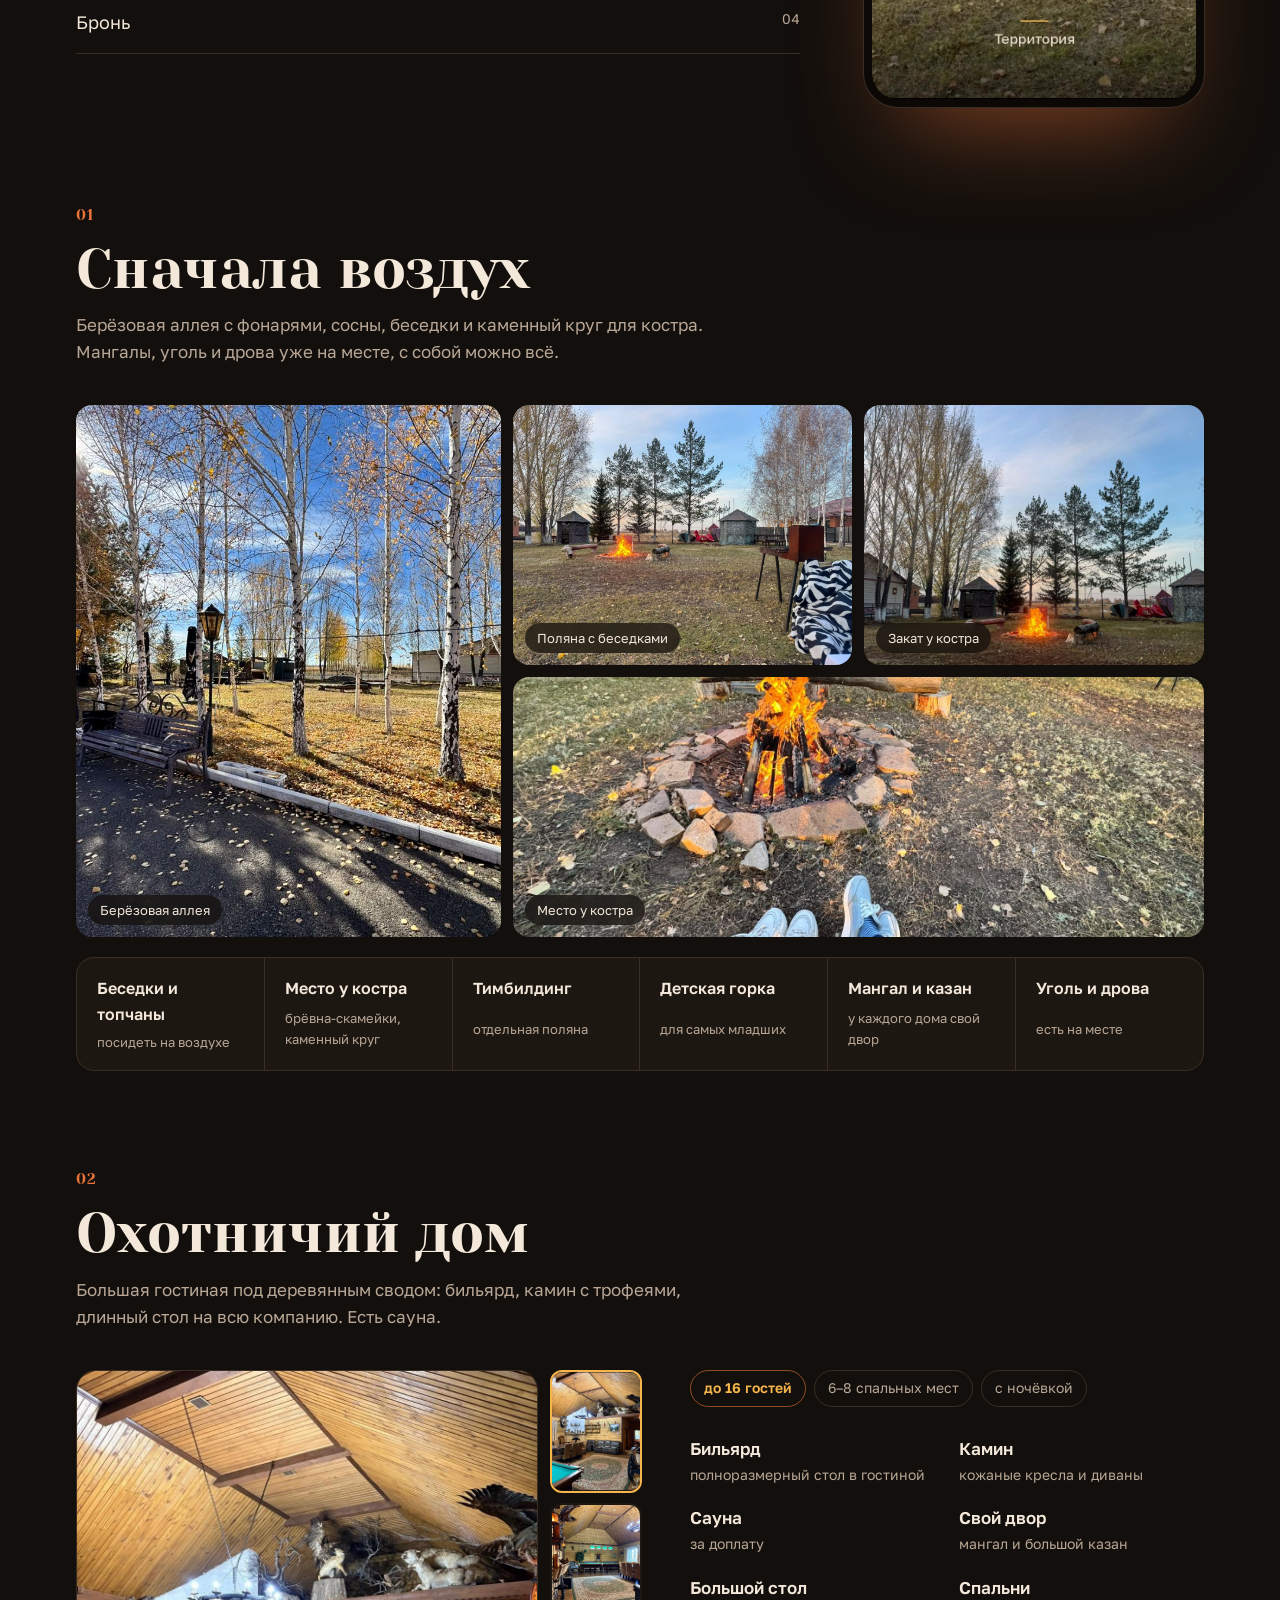
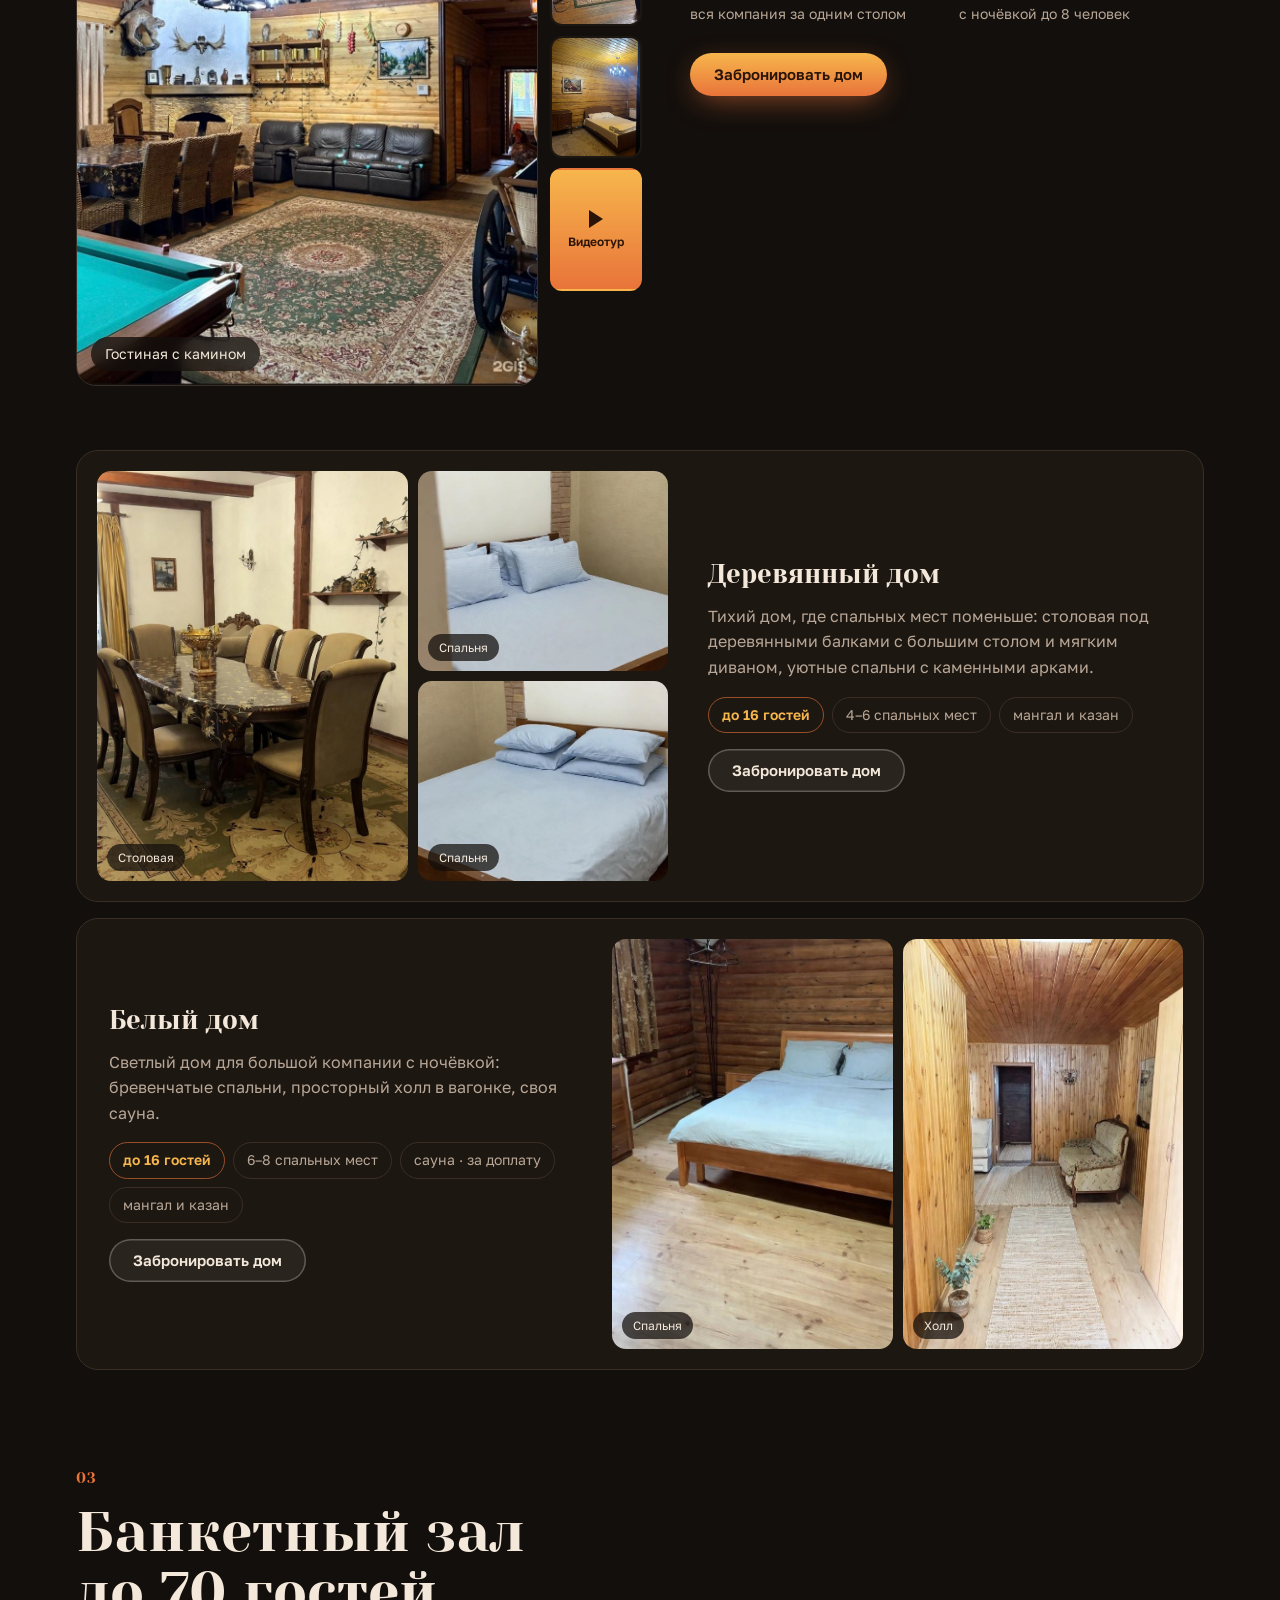
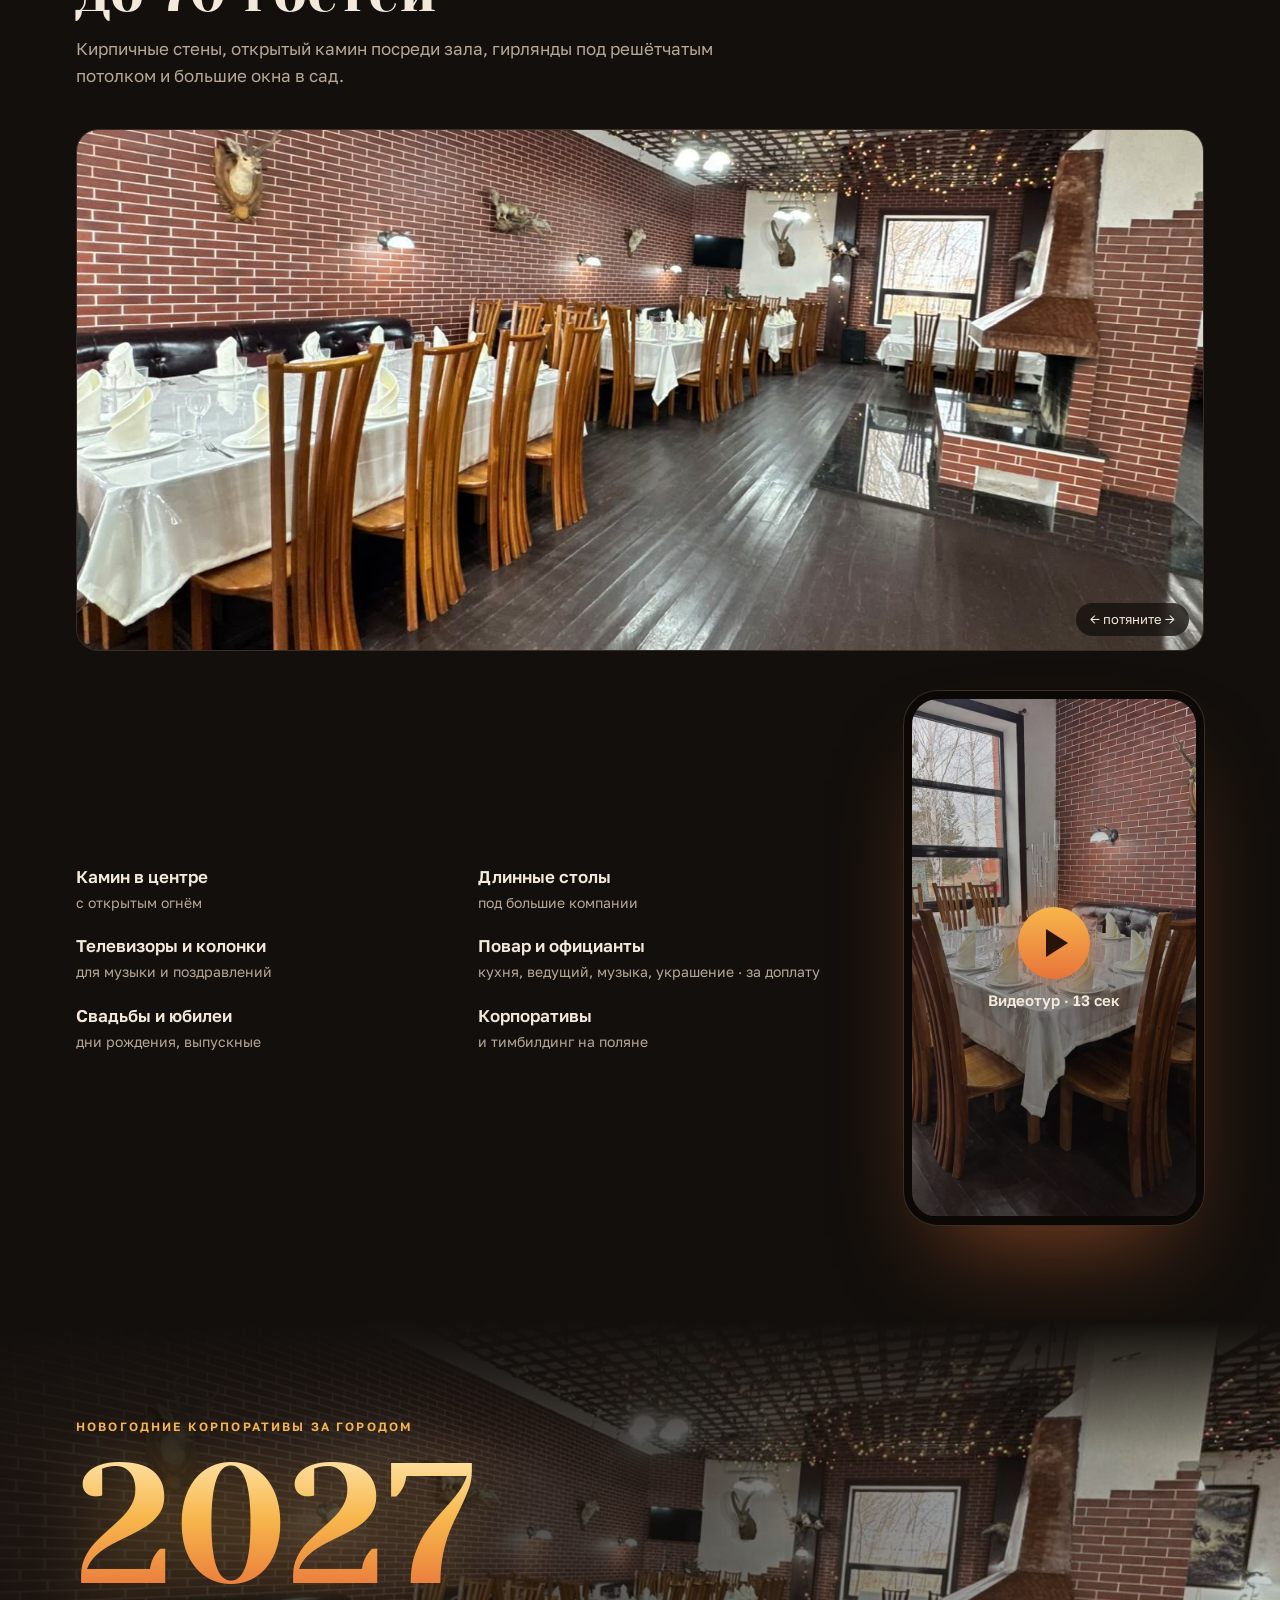
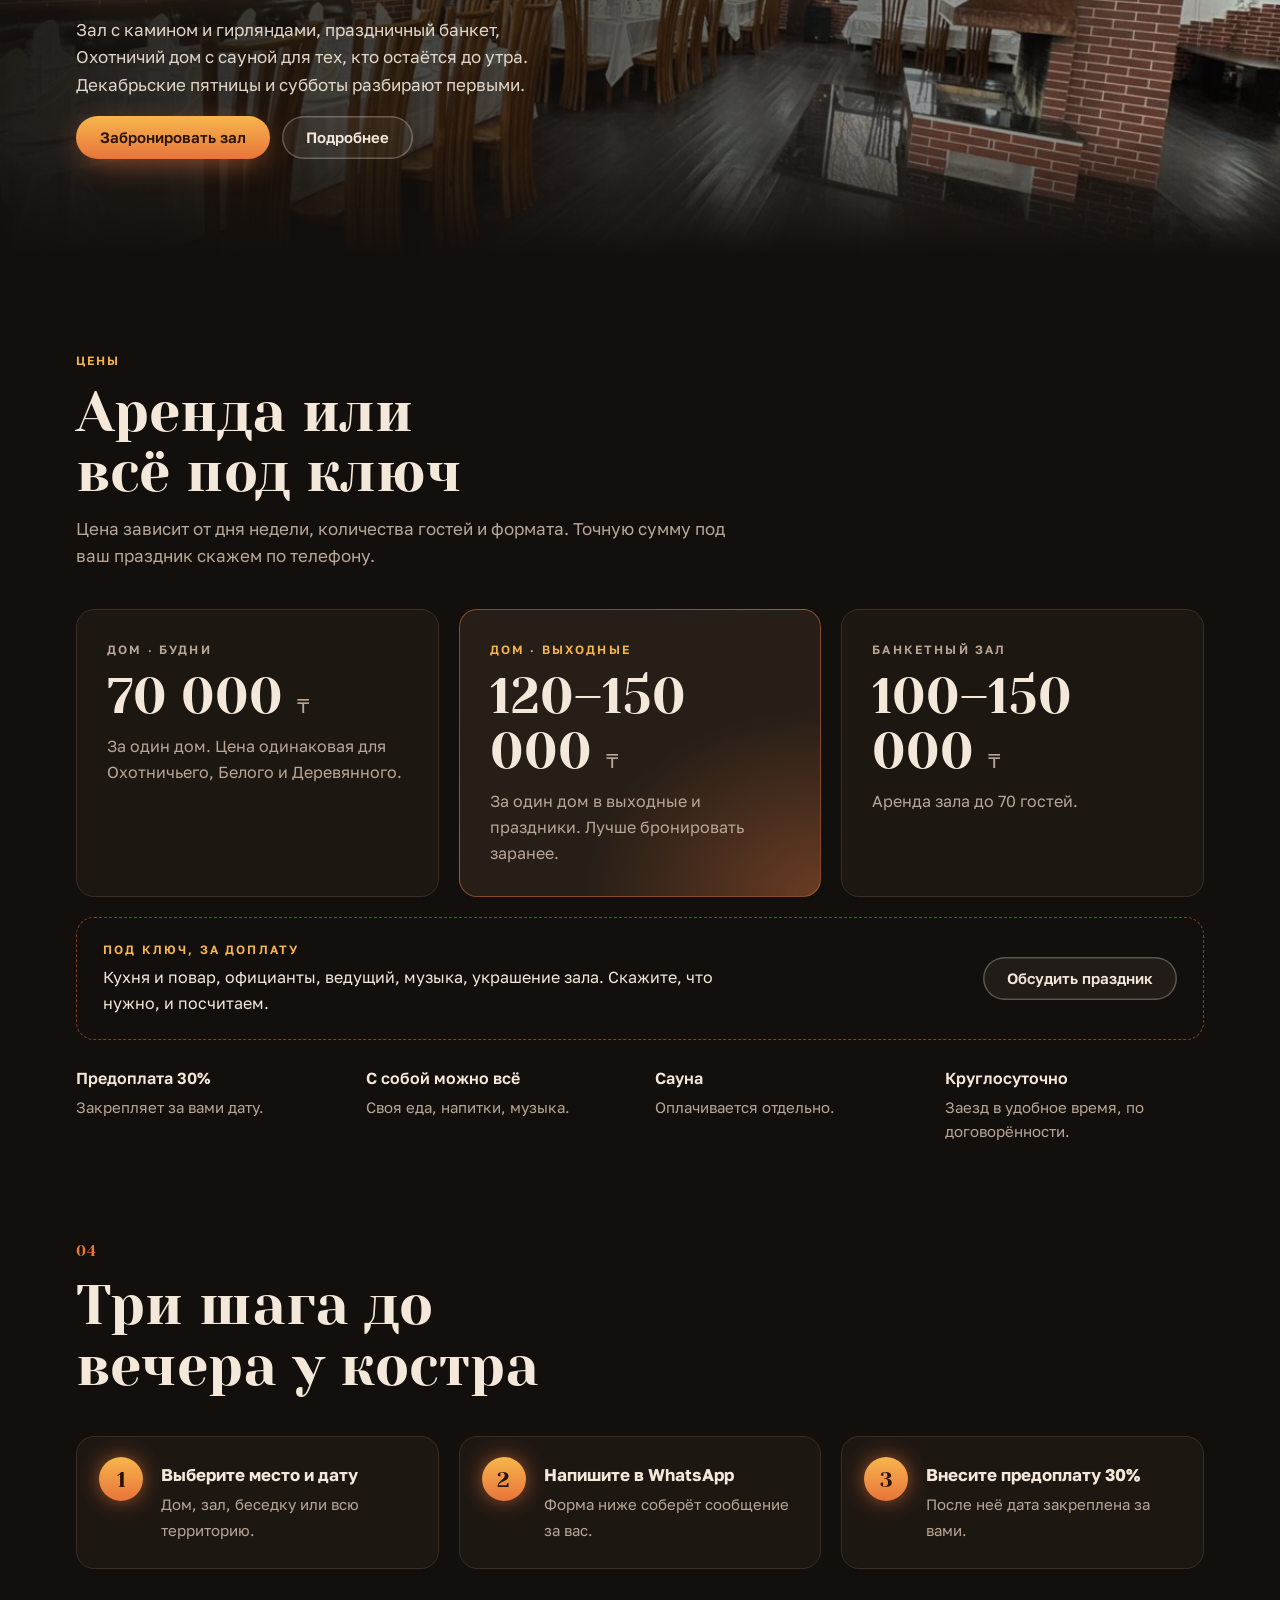
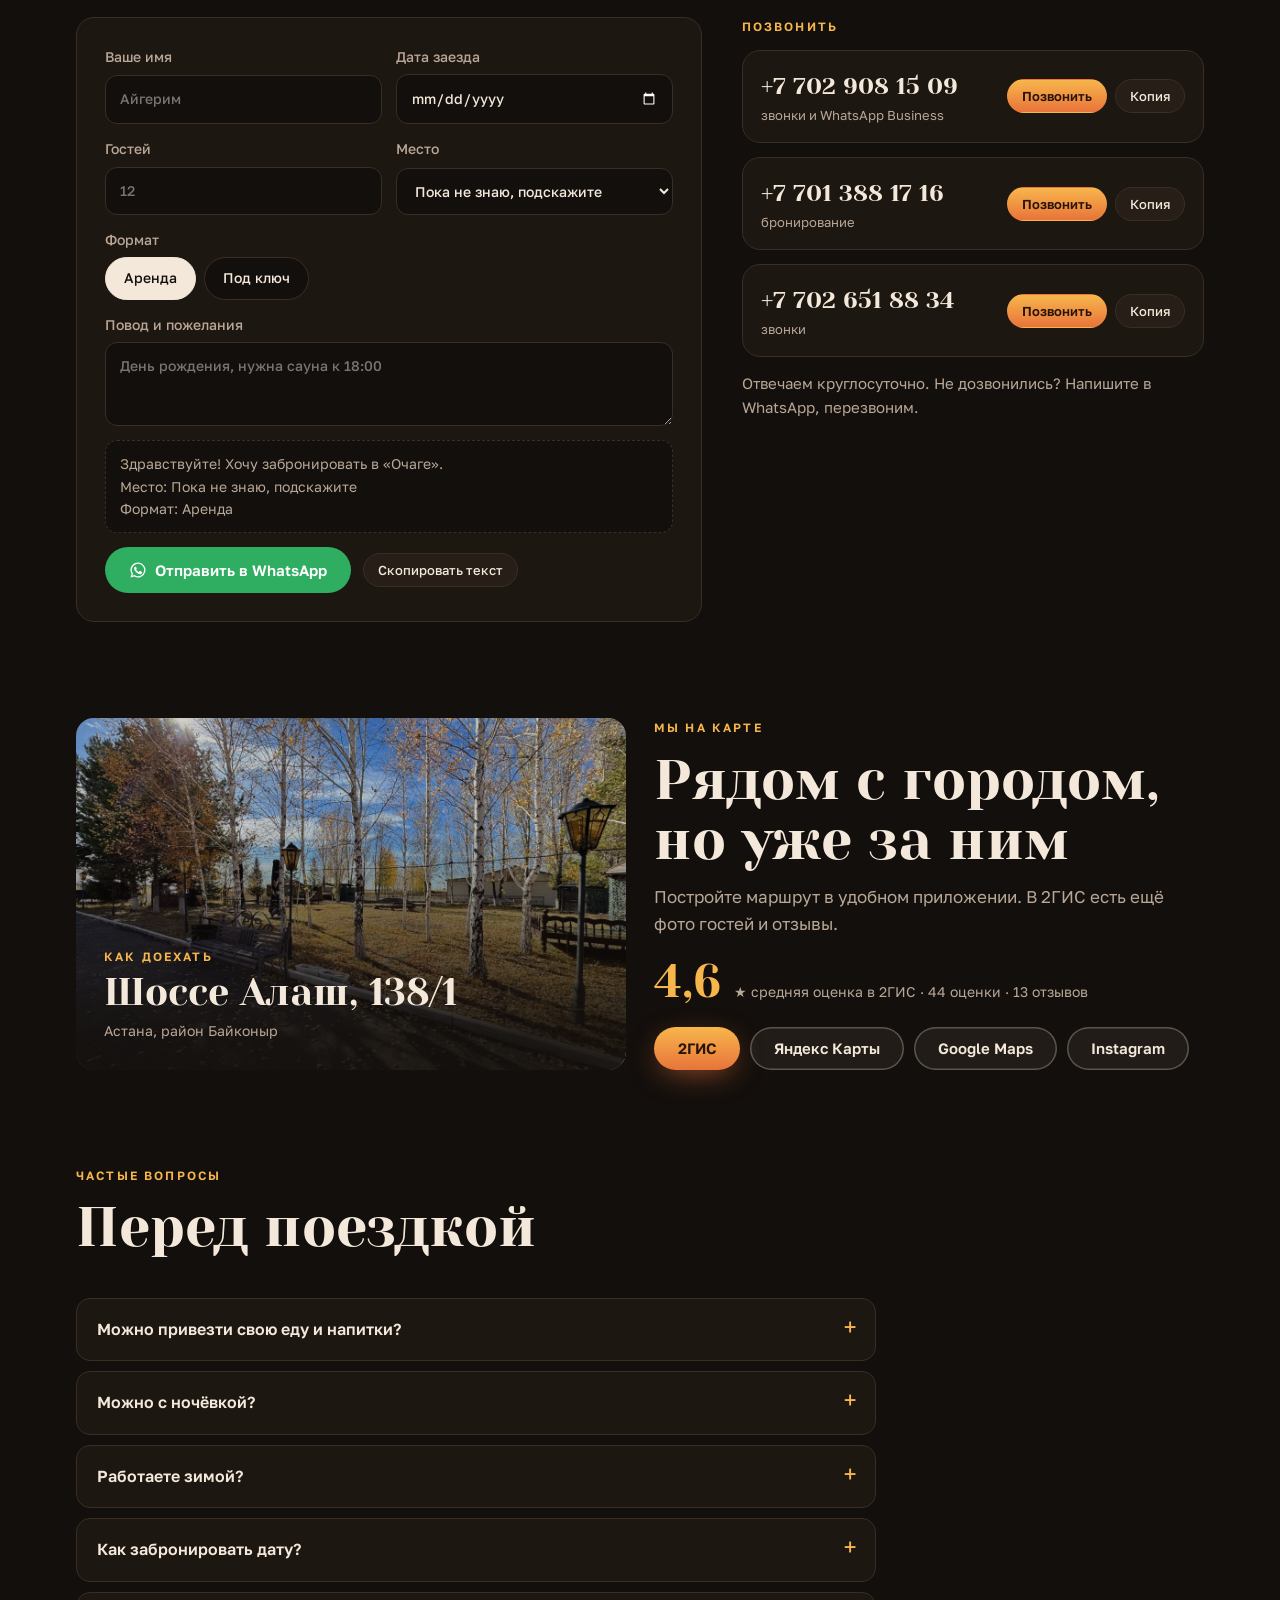
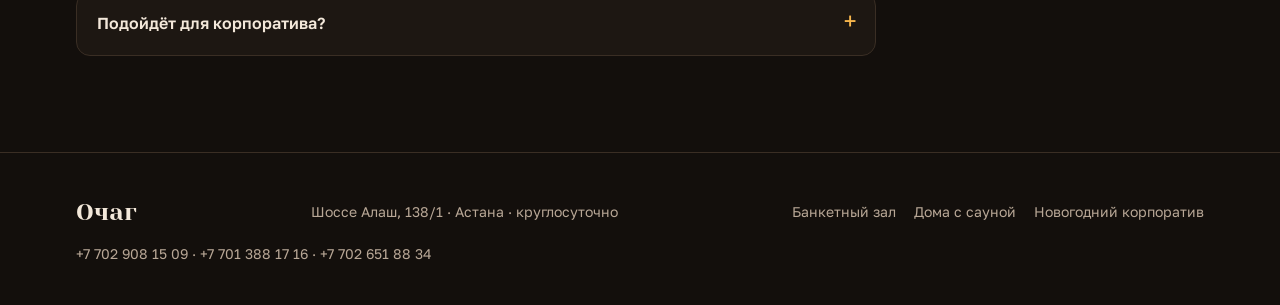
==== commit 2940b59a: "Redirect http to https in the page (Enforce HTTPS unavailable in Pages settings) Co-Authored-By: Cla" ====
--- a/index.html
+++ b/index.html
@@ -2,6 +2,7 @@
 <html lang="ru">
 <head>
 <meta charset="utf-8">
+<script>if(location.protocol==="http:"&&location.hostname.indexOf("ochag-astana.asia")>-1)location.replace("https://ochag-astana.asia"+location.pathname+location.search+location.hash);</script>
 <meta name="viewport" content="width=device-width, initial-scale=1, viewport-fit=cover">
 <style>
 :root{padding-top:env(safe-area-inset-top,0px);padding-bottom:env(safe-area-inset-bottom,0px)}
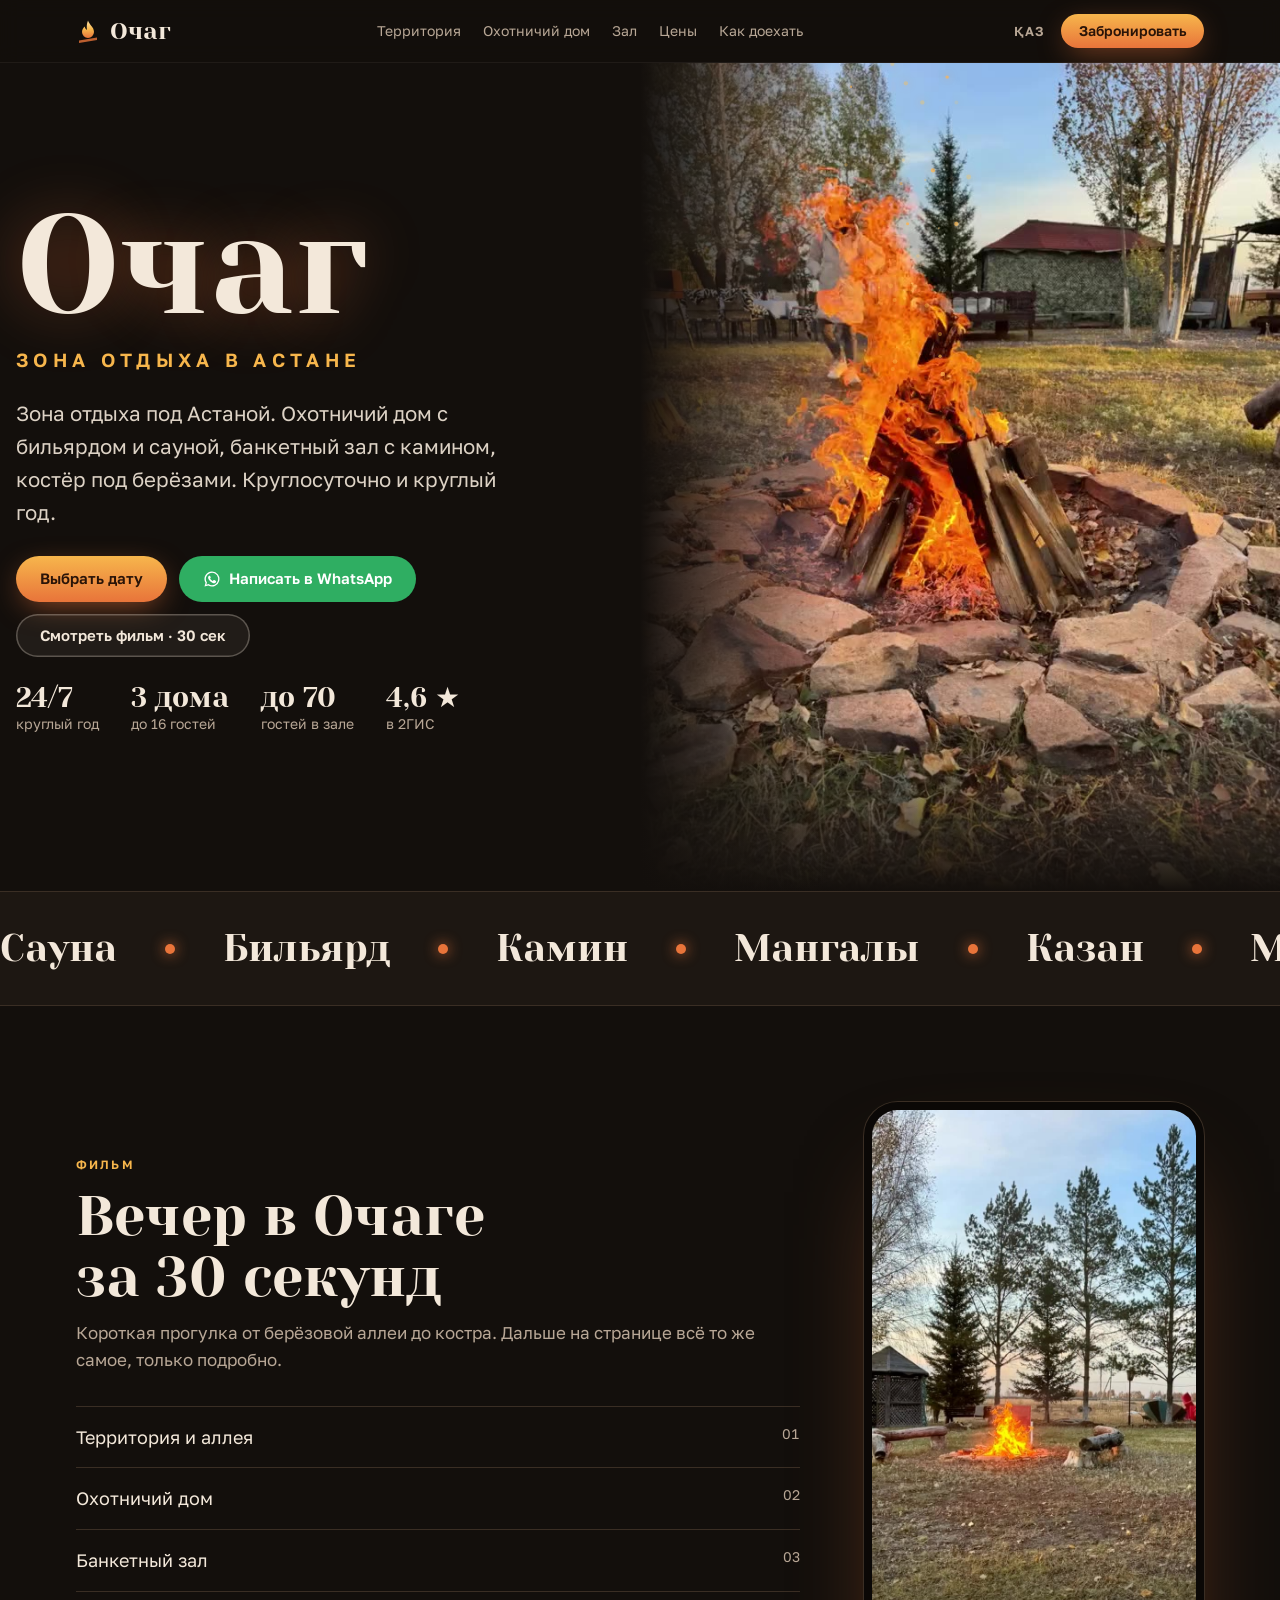
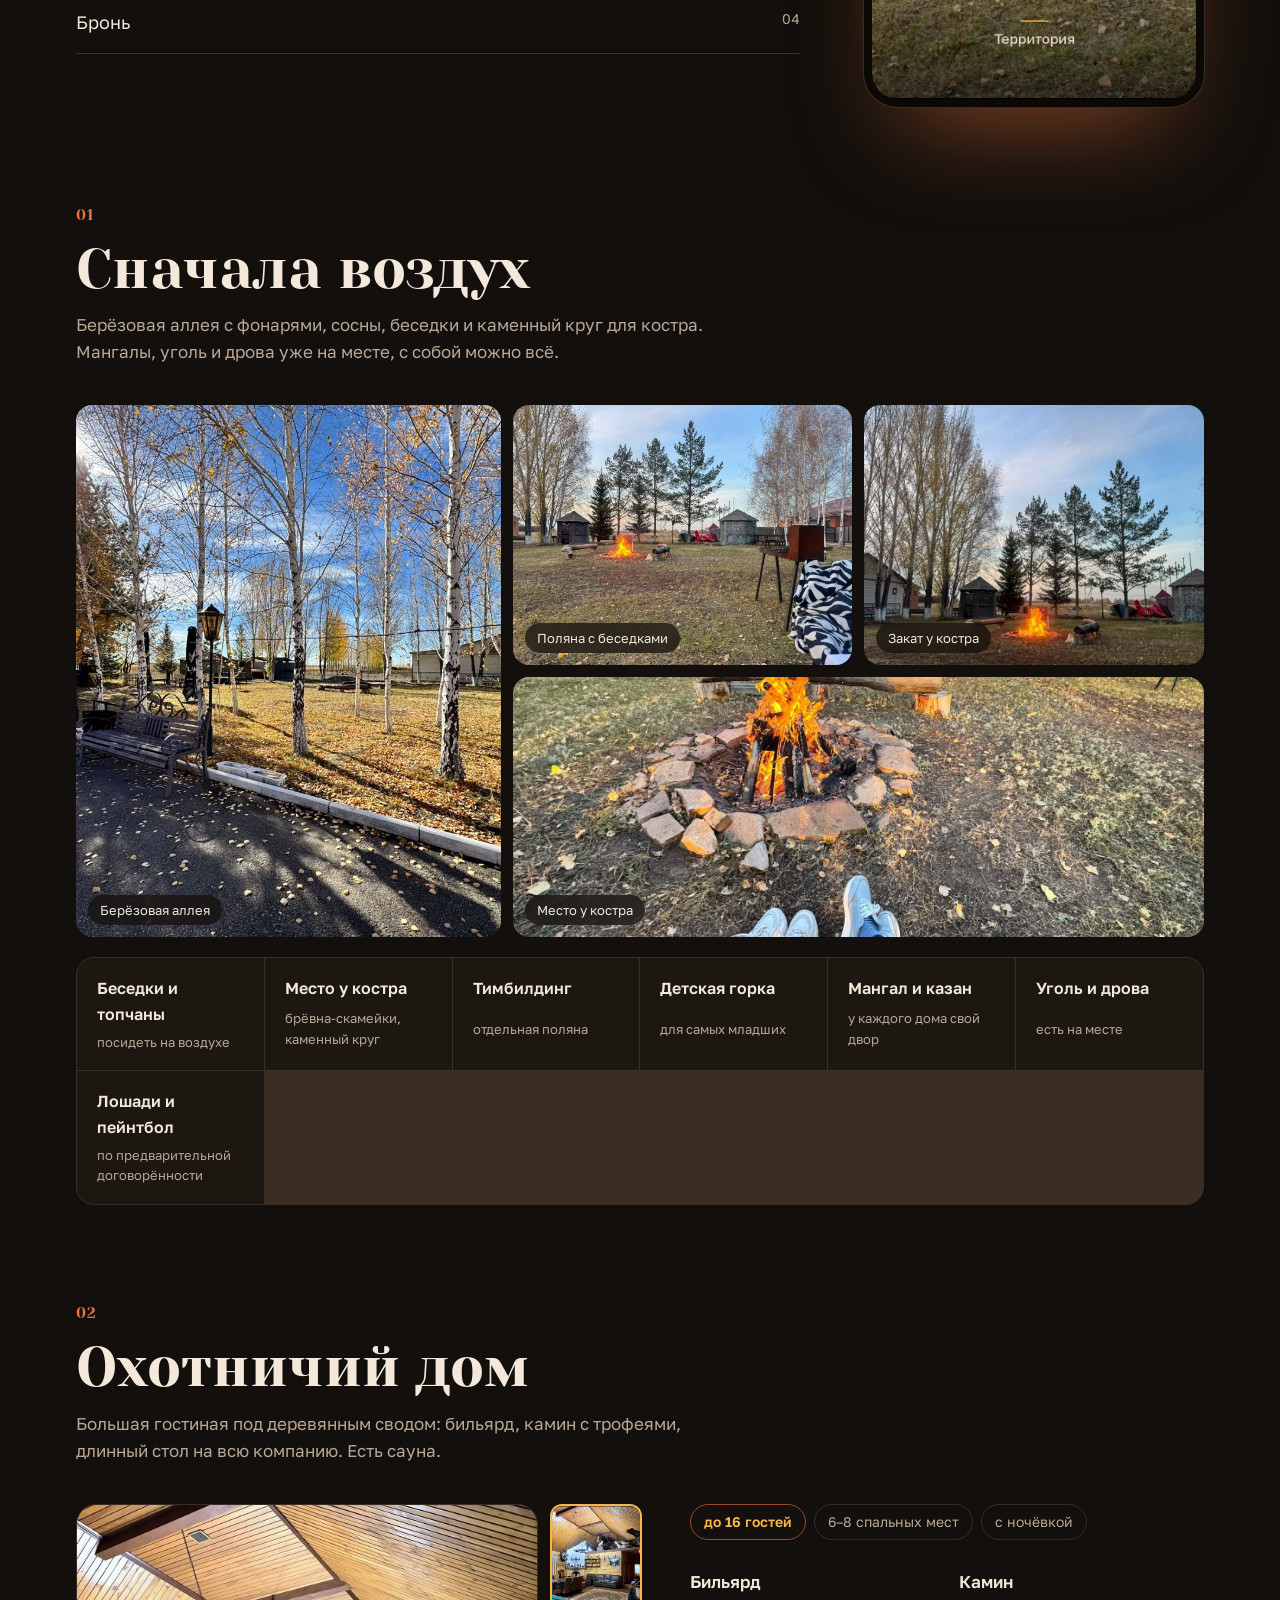
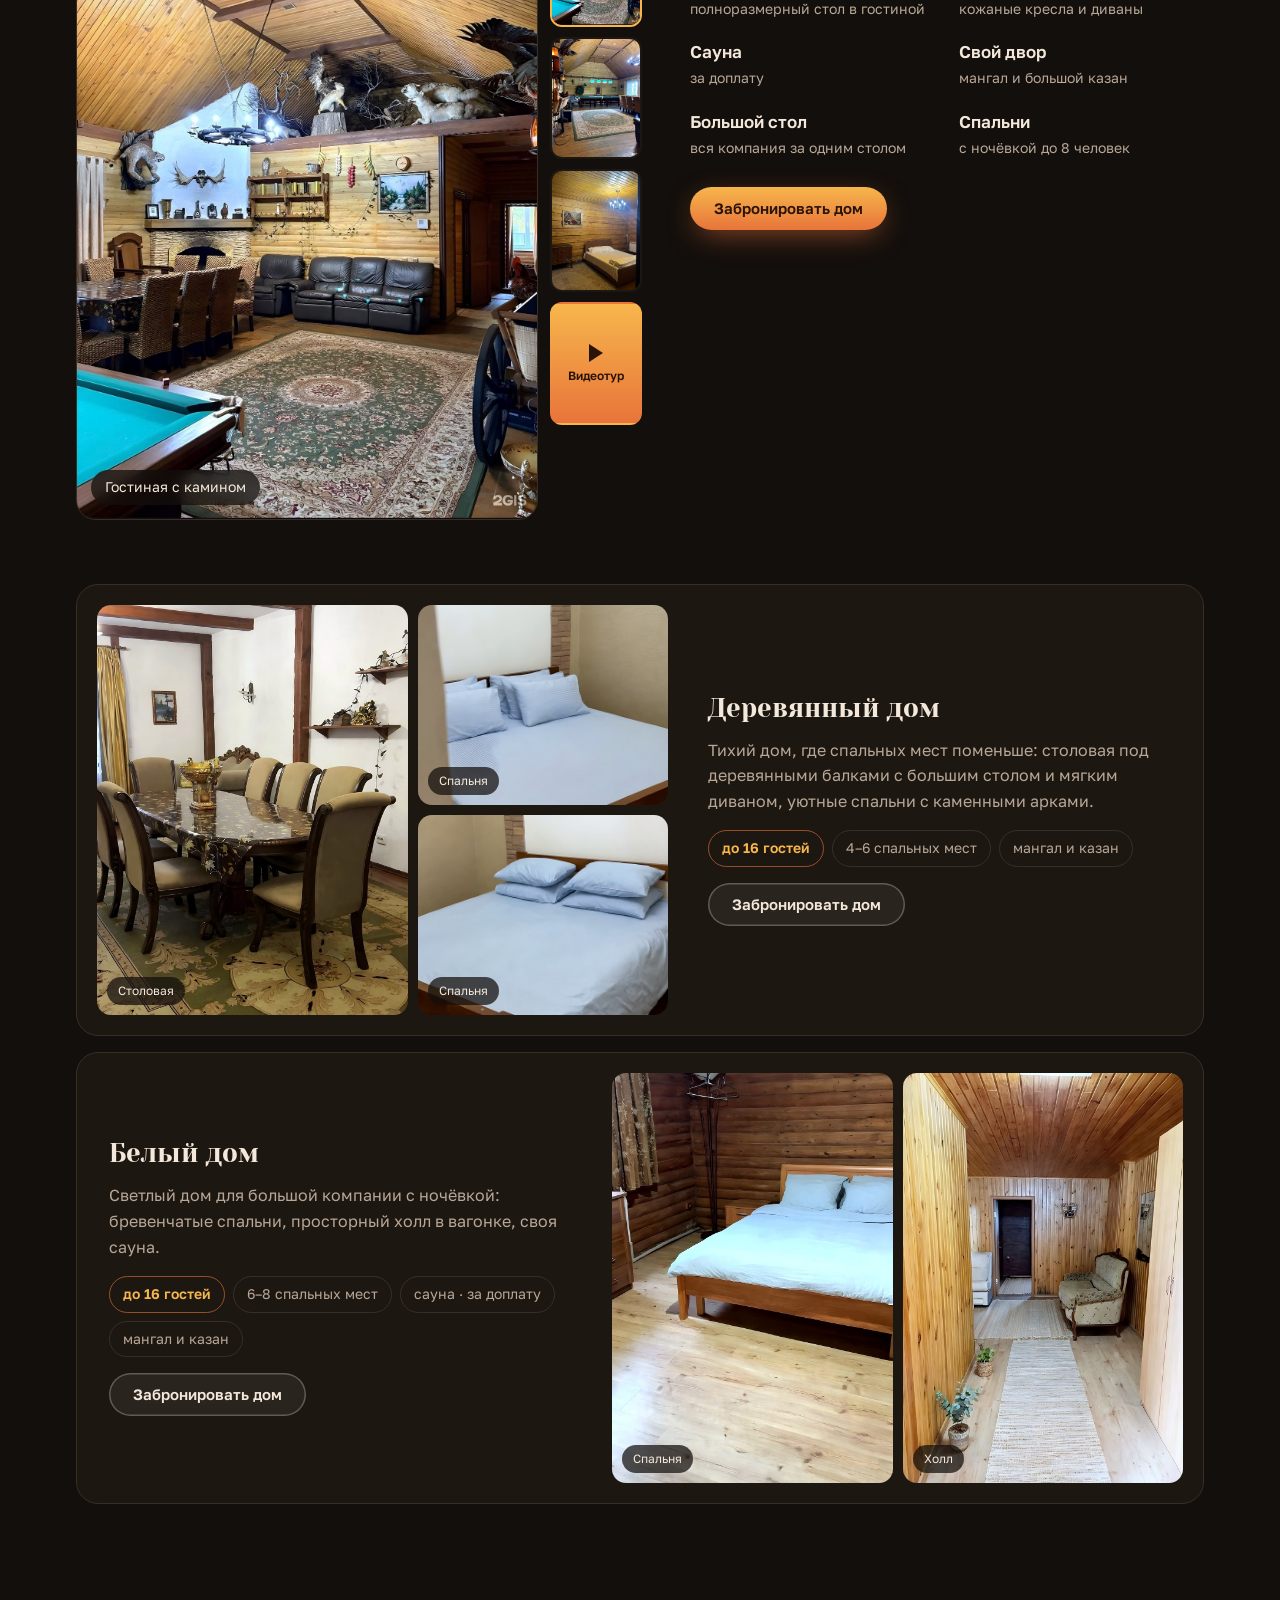
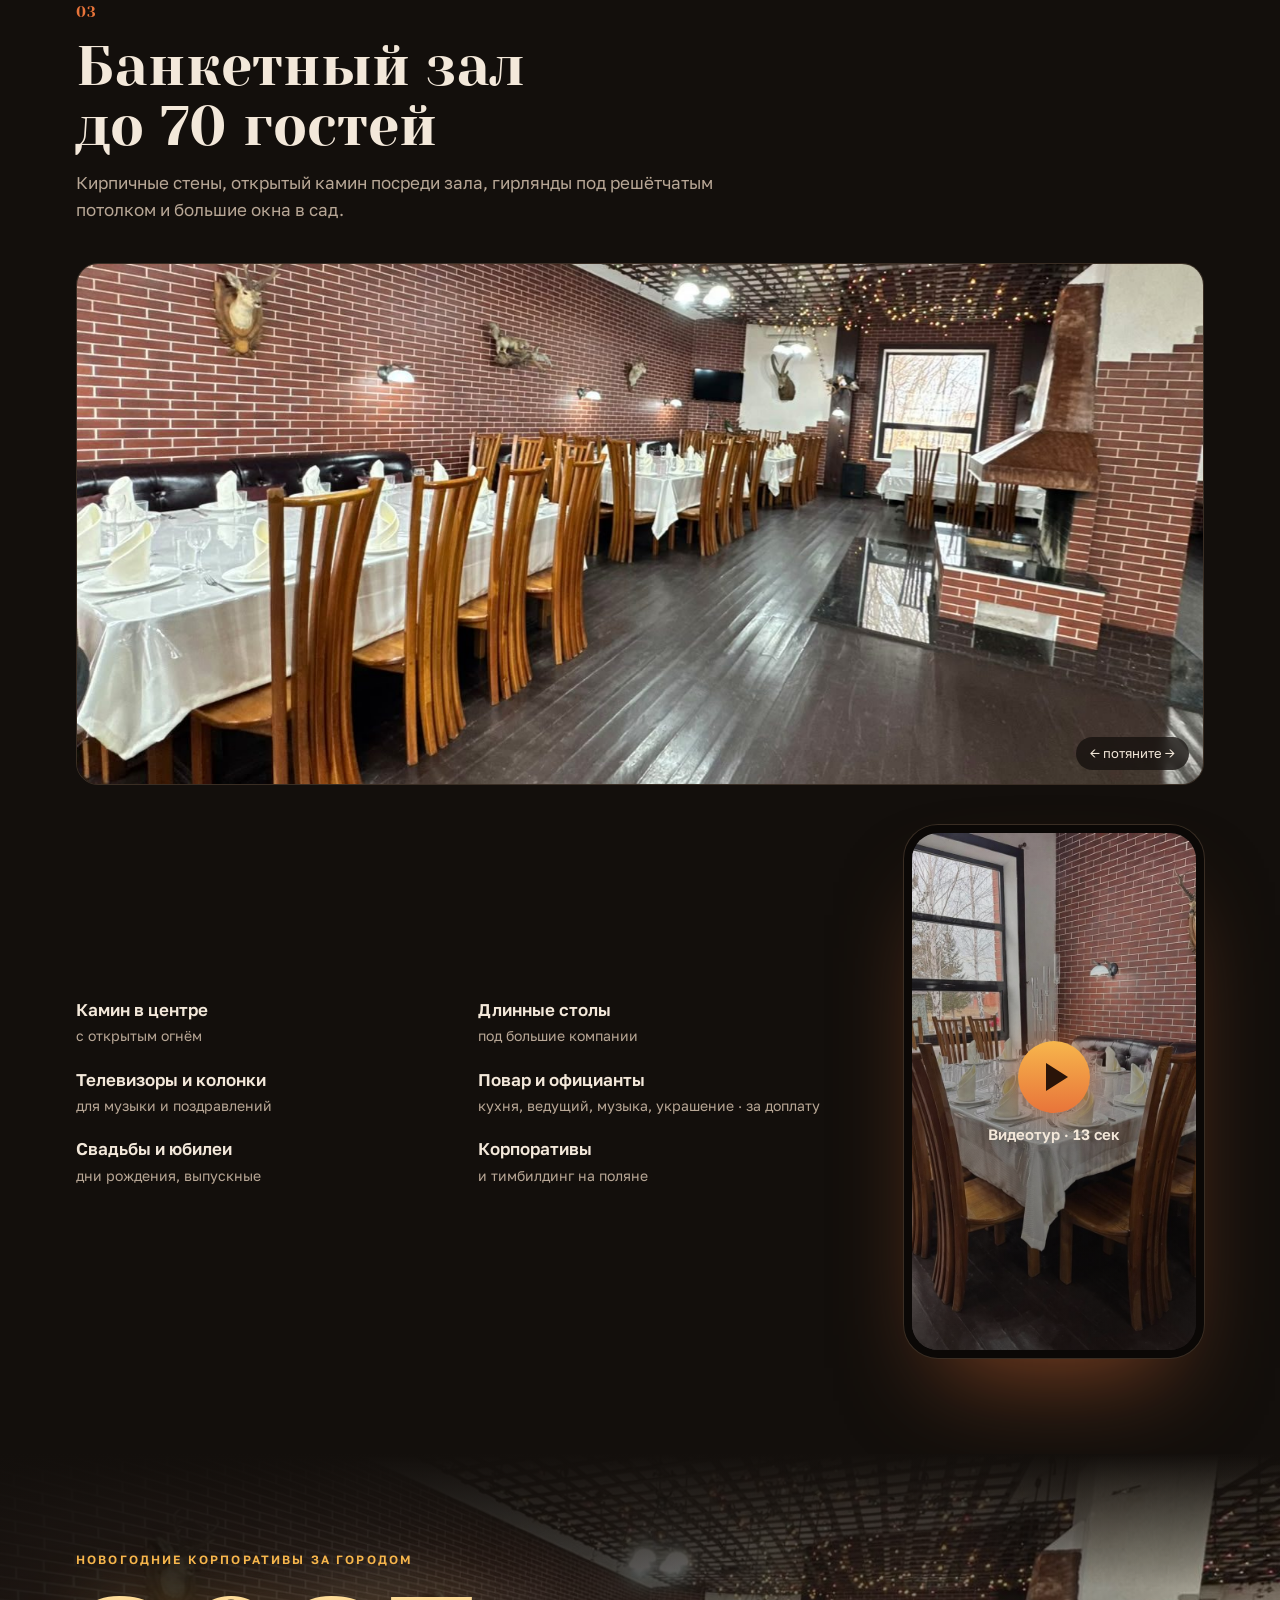
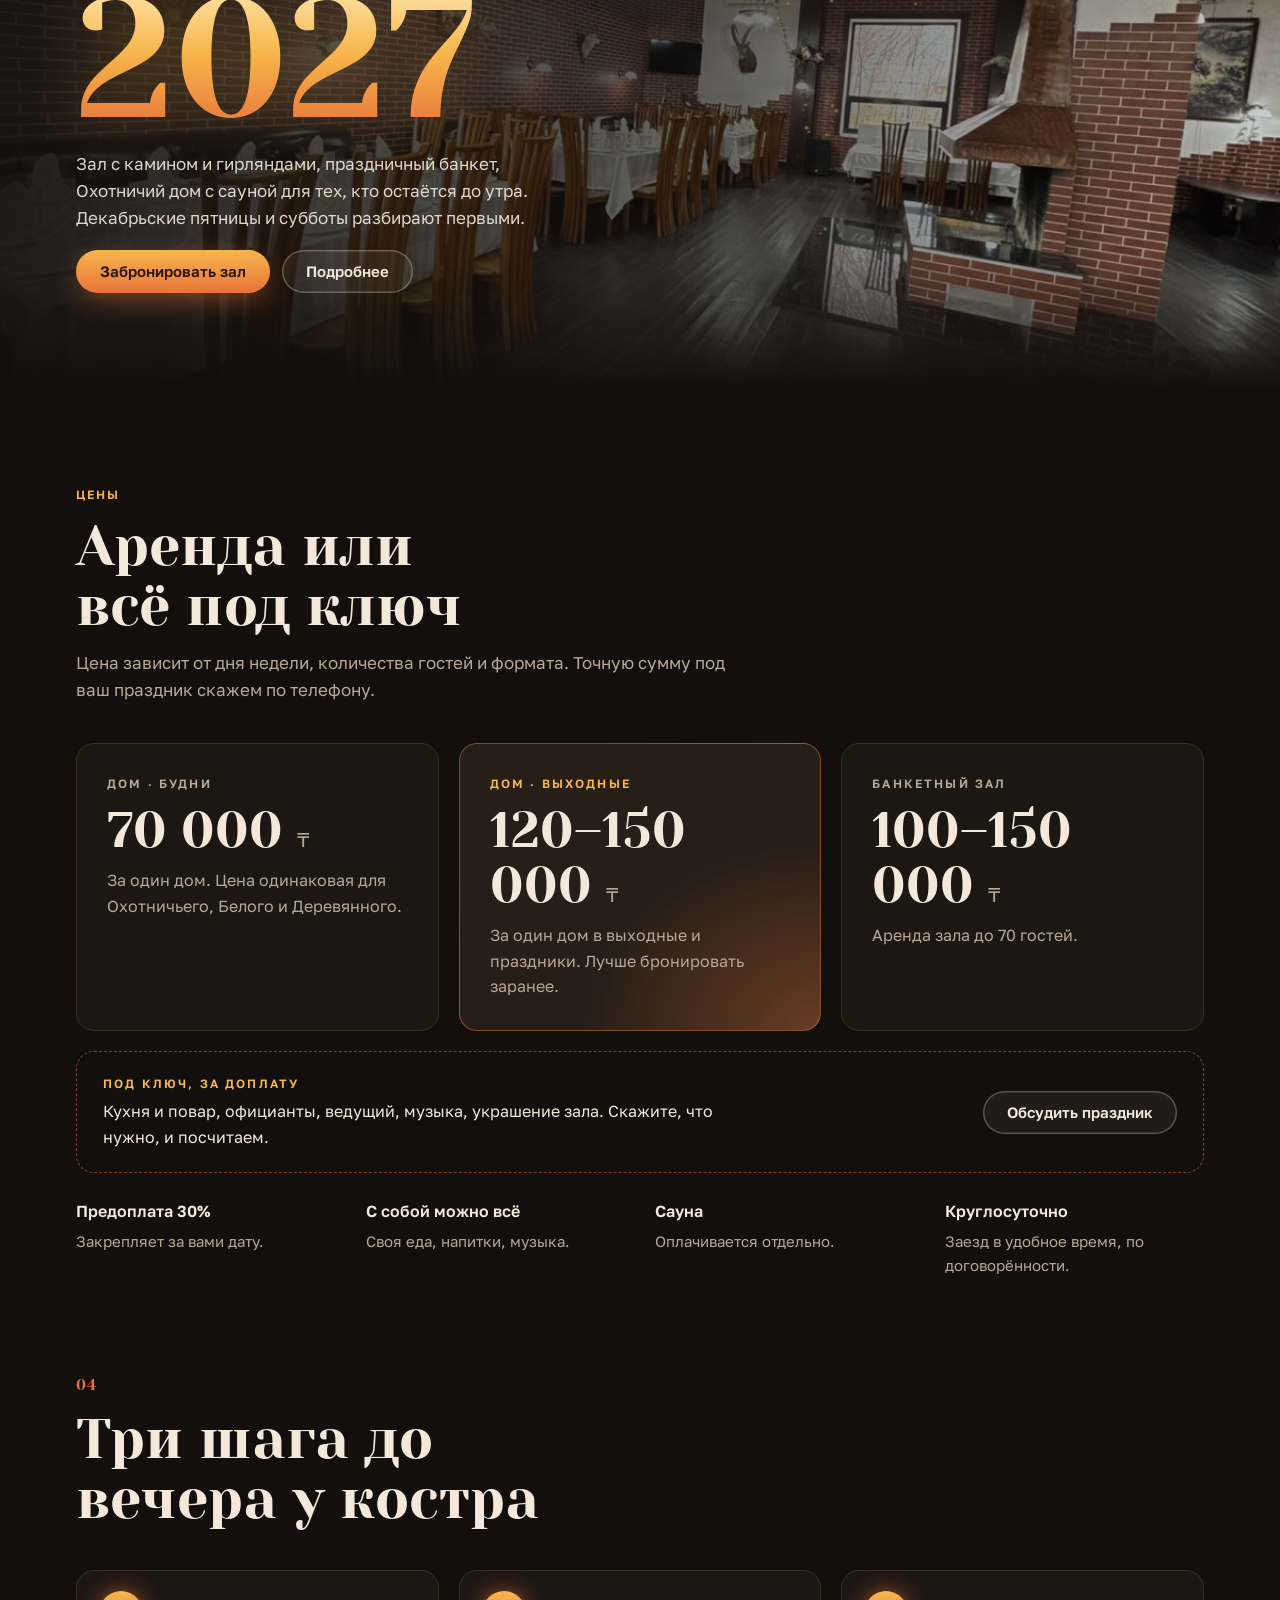
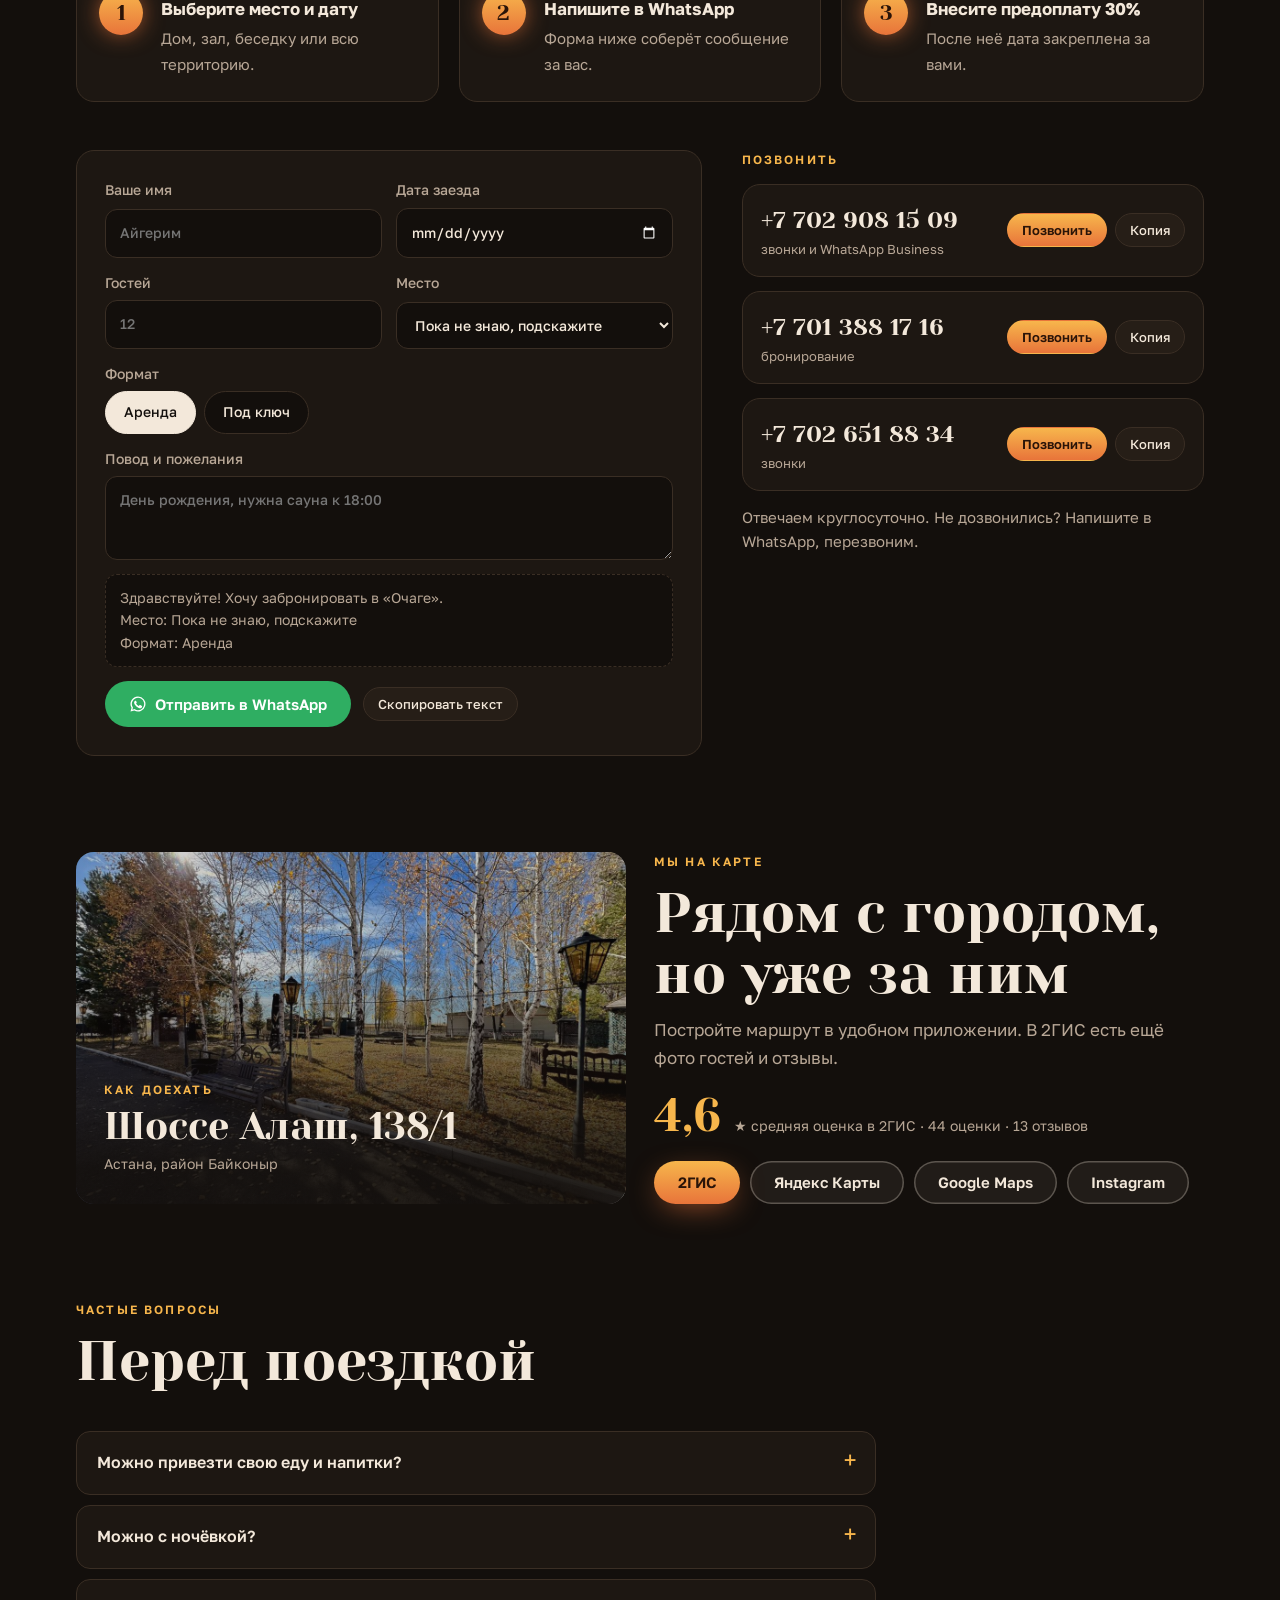
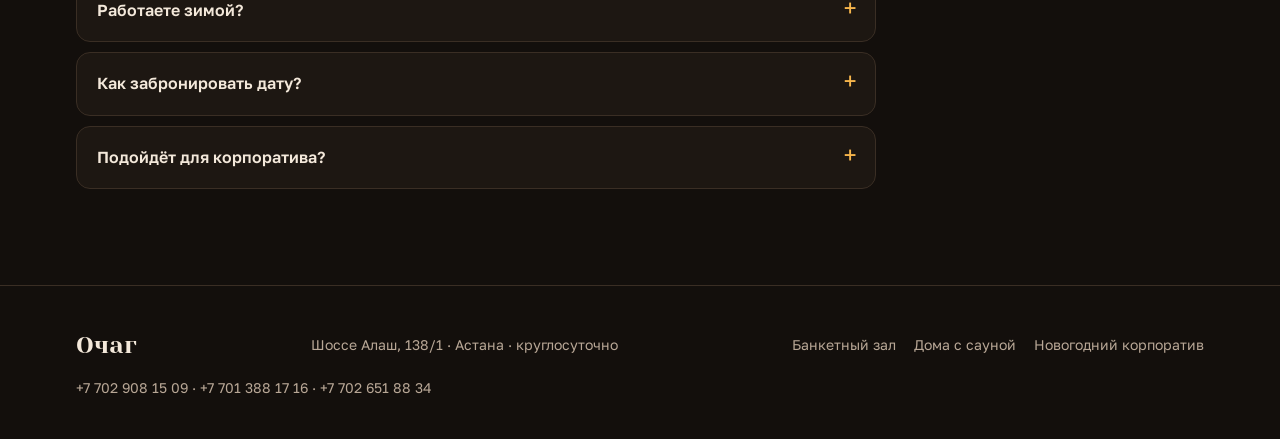
==== commit 6ac9b8e4: "Add horses and paintball (by arrangement) to territory blocks; add Instagram card images Co-Authored" ====
--- a/index.html
+++ b/index.html
@@ -399,6 +399,7 @@
         <div><b>Детская горка</b><small>для самых младших</small></div>
         <div><b>Мангал и казан</b><small>у каждого дома свой двор</small></div>
         <div><b>Уголь и дрова</b><small>есть на месте</small></div>
+        <div><b>Лошади и пейнтбол</b><small>по предварительной договорённости</small></div>
       </div>
     </div>
   </section>
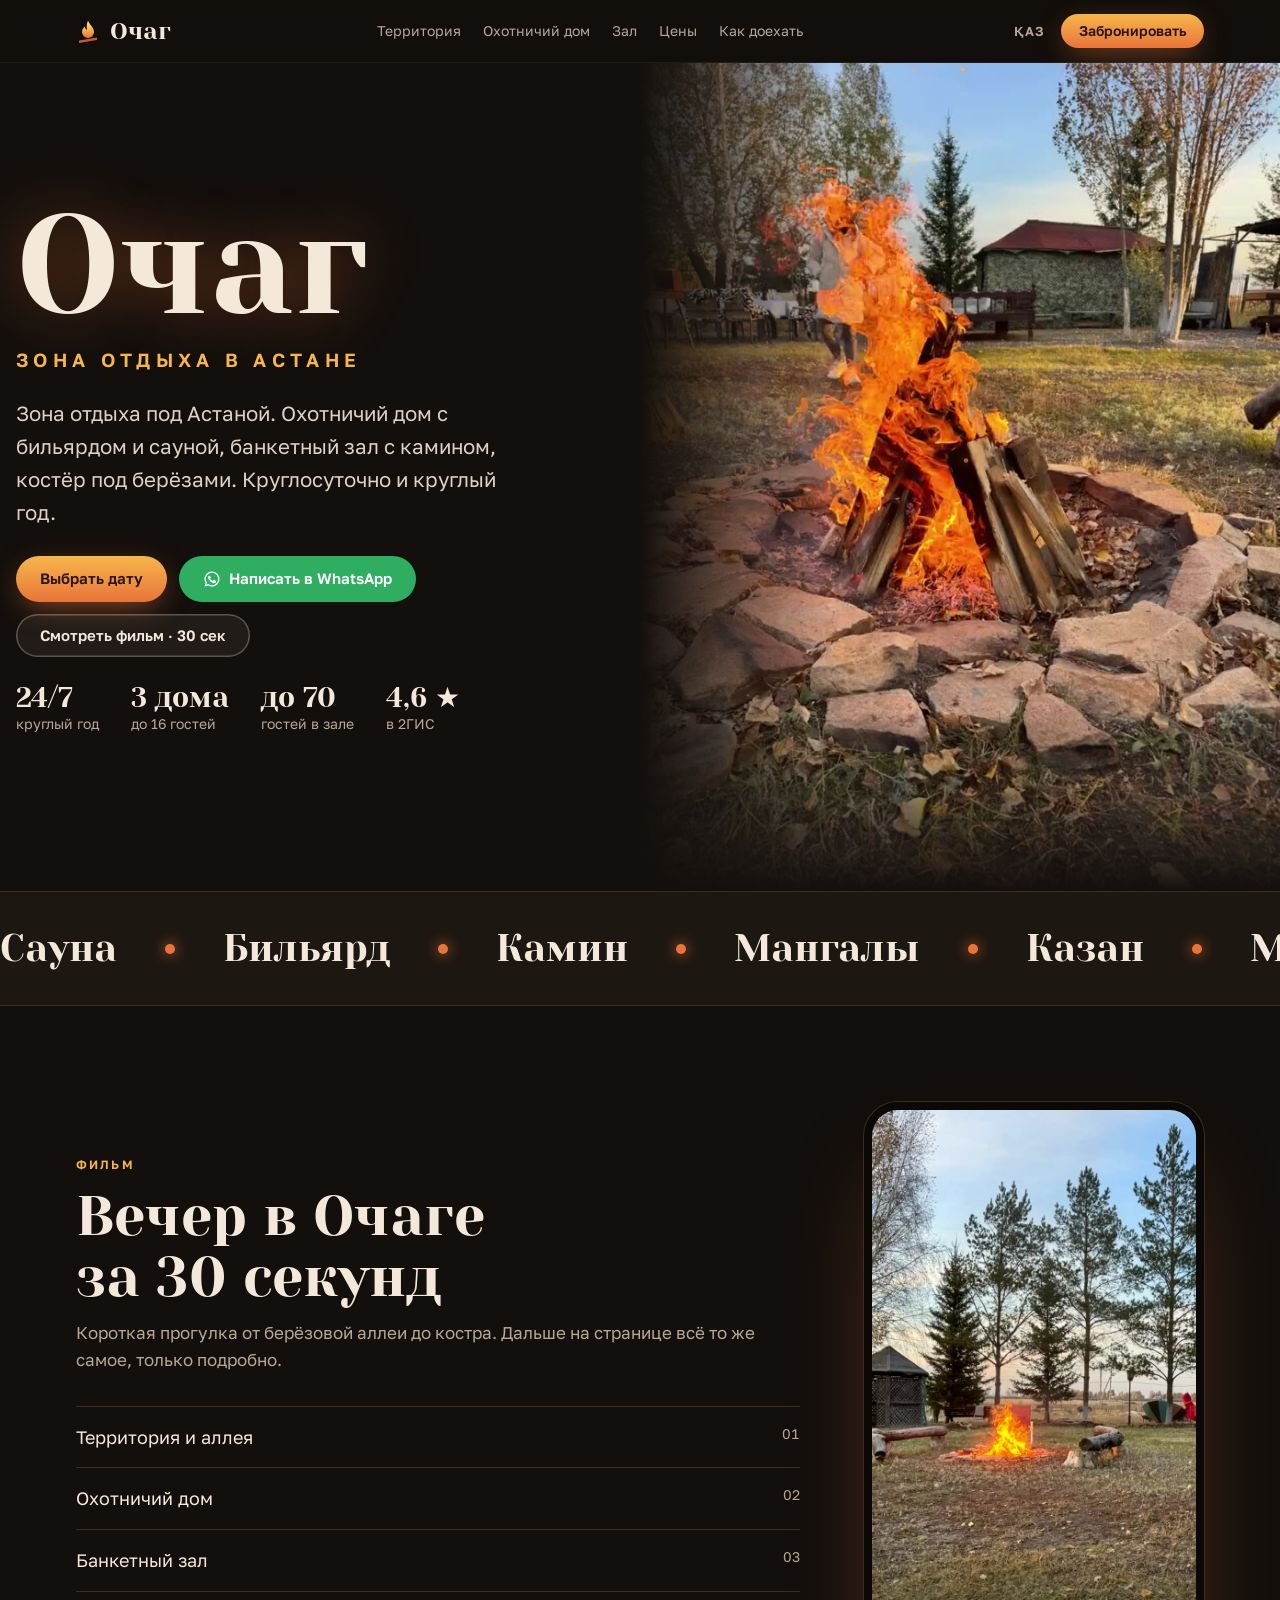
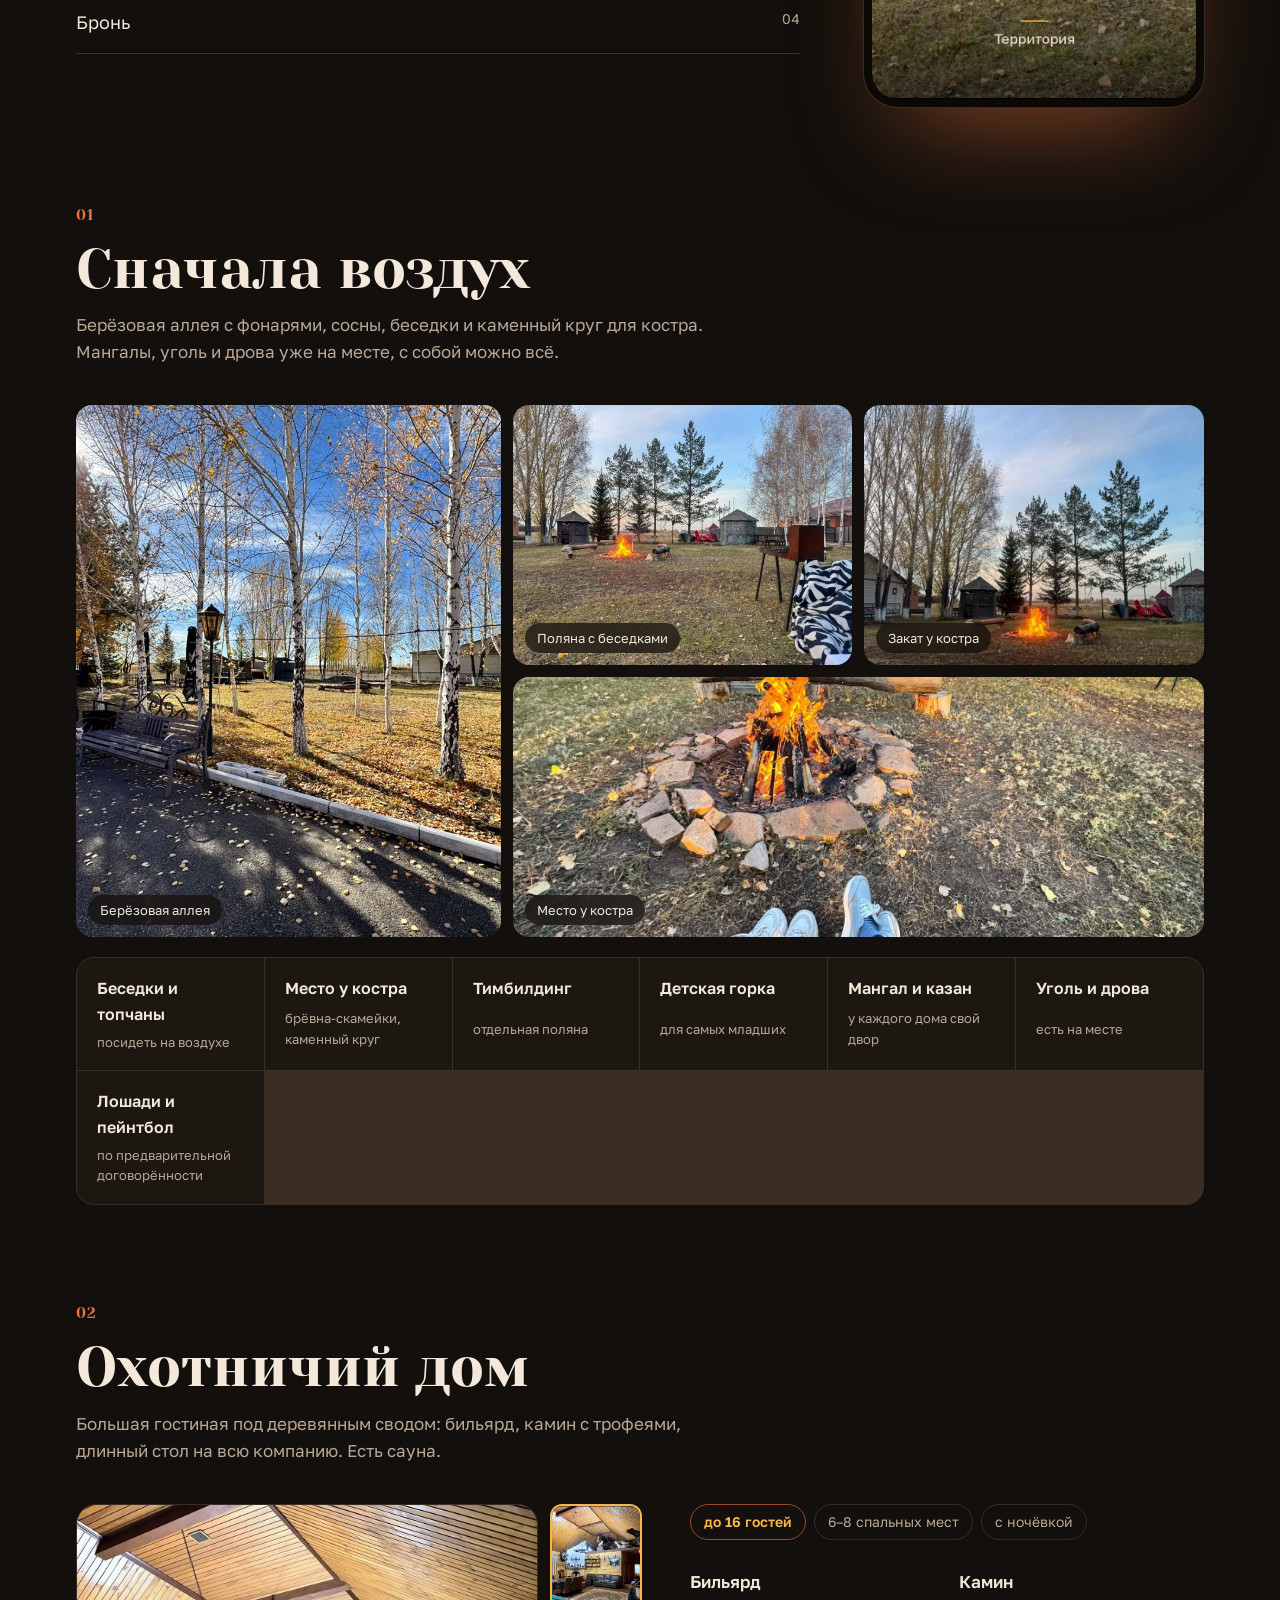
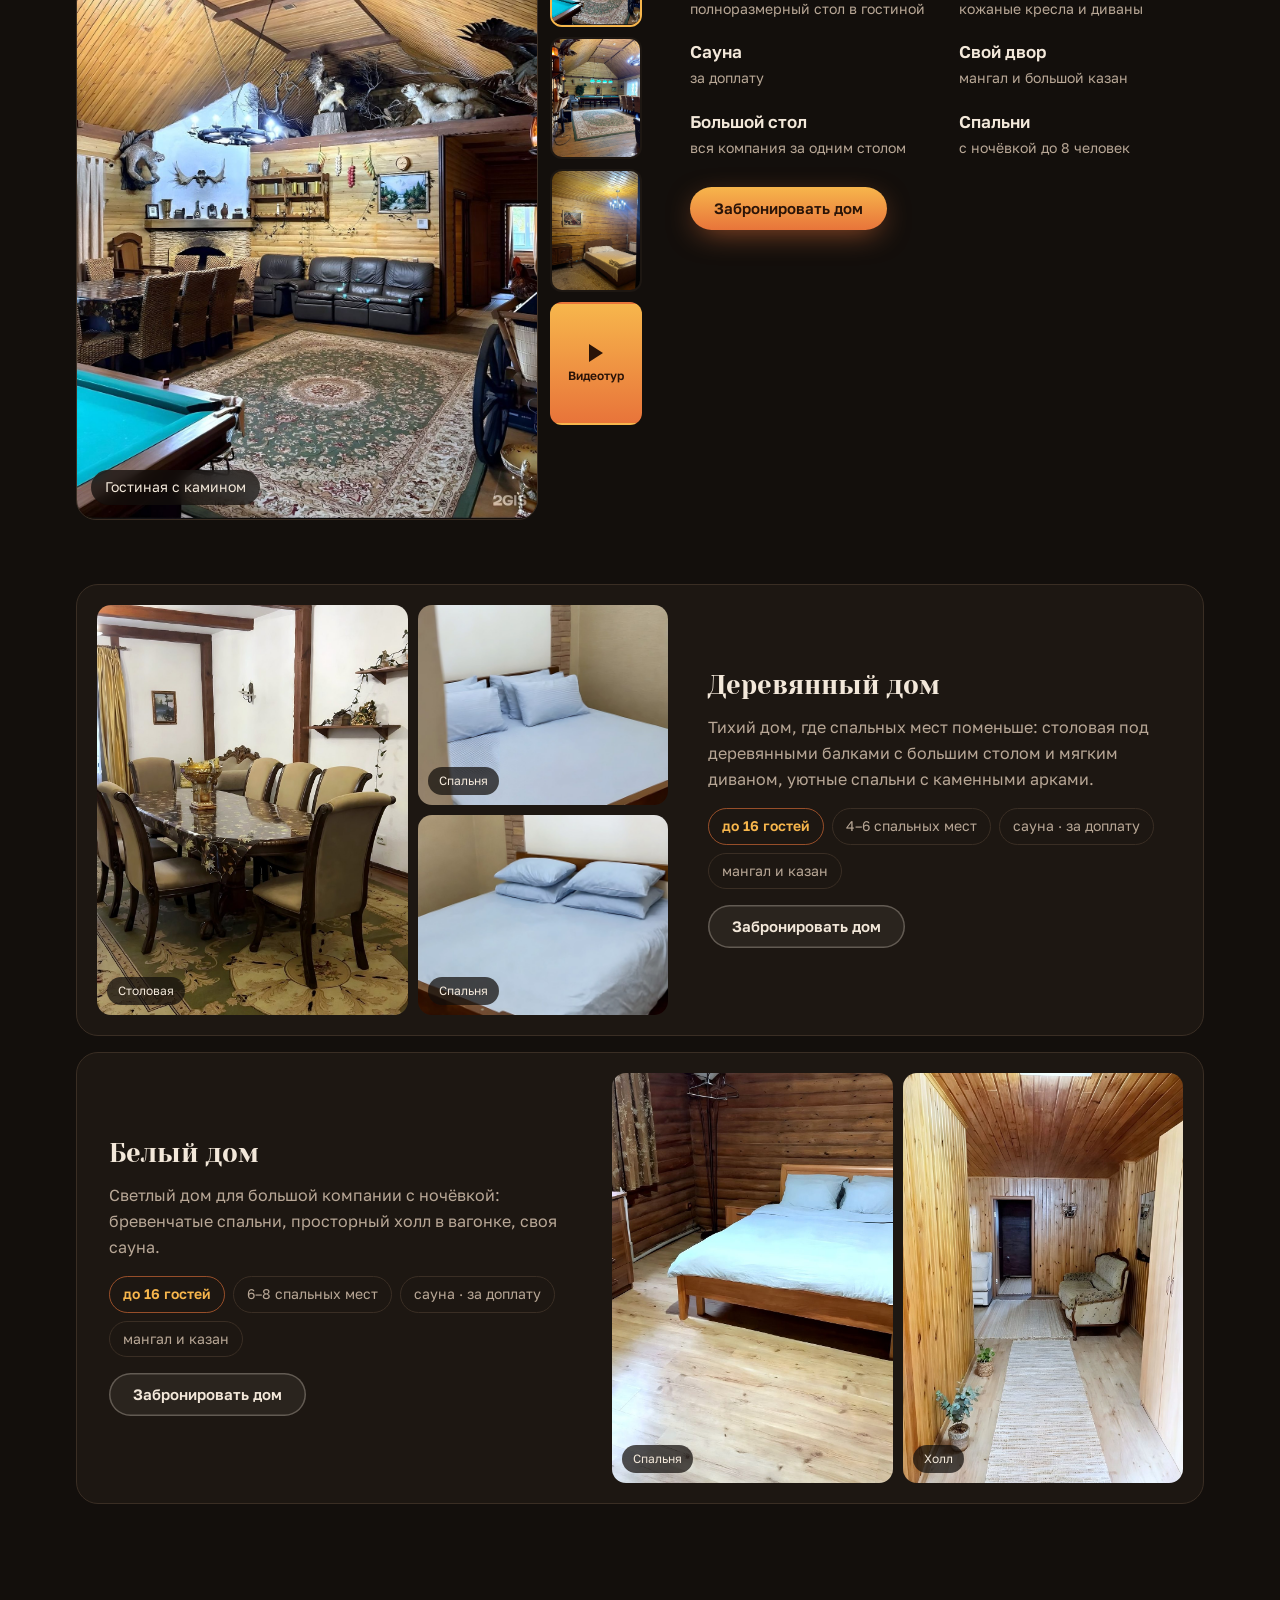
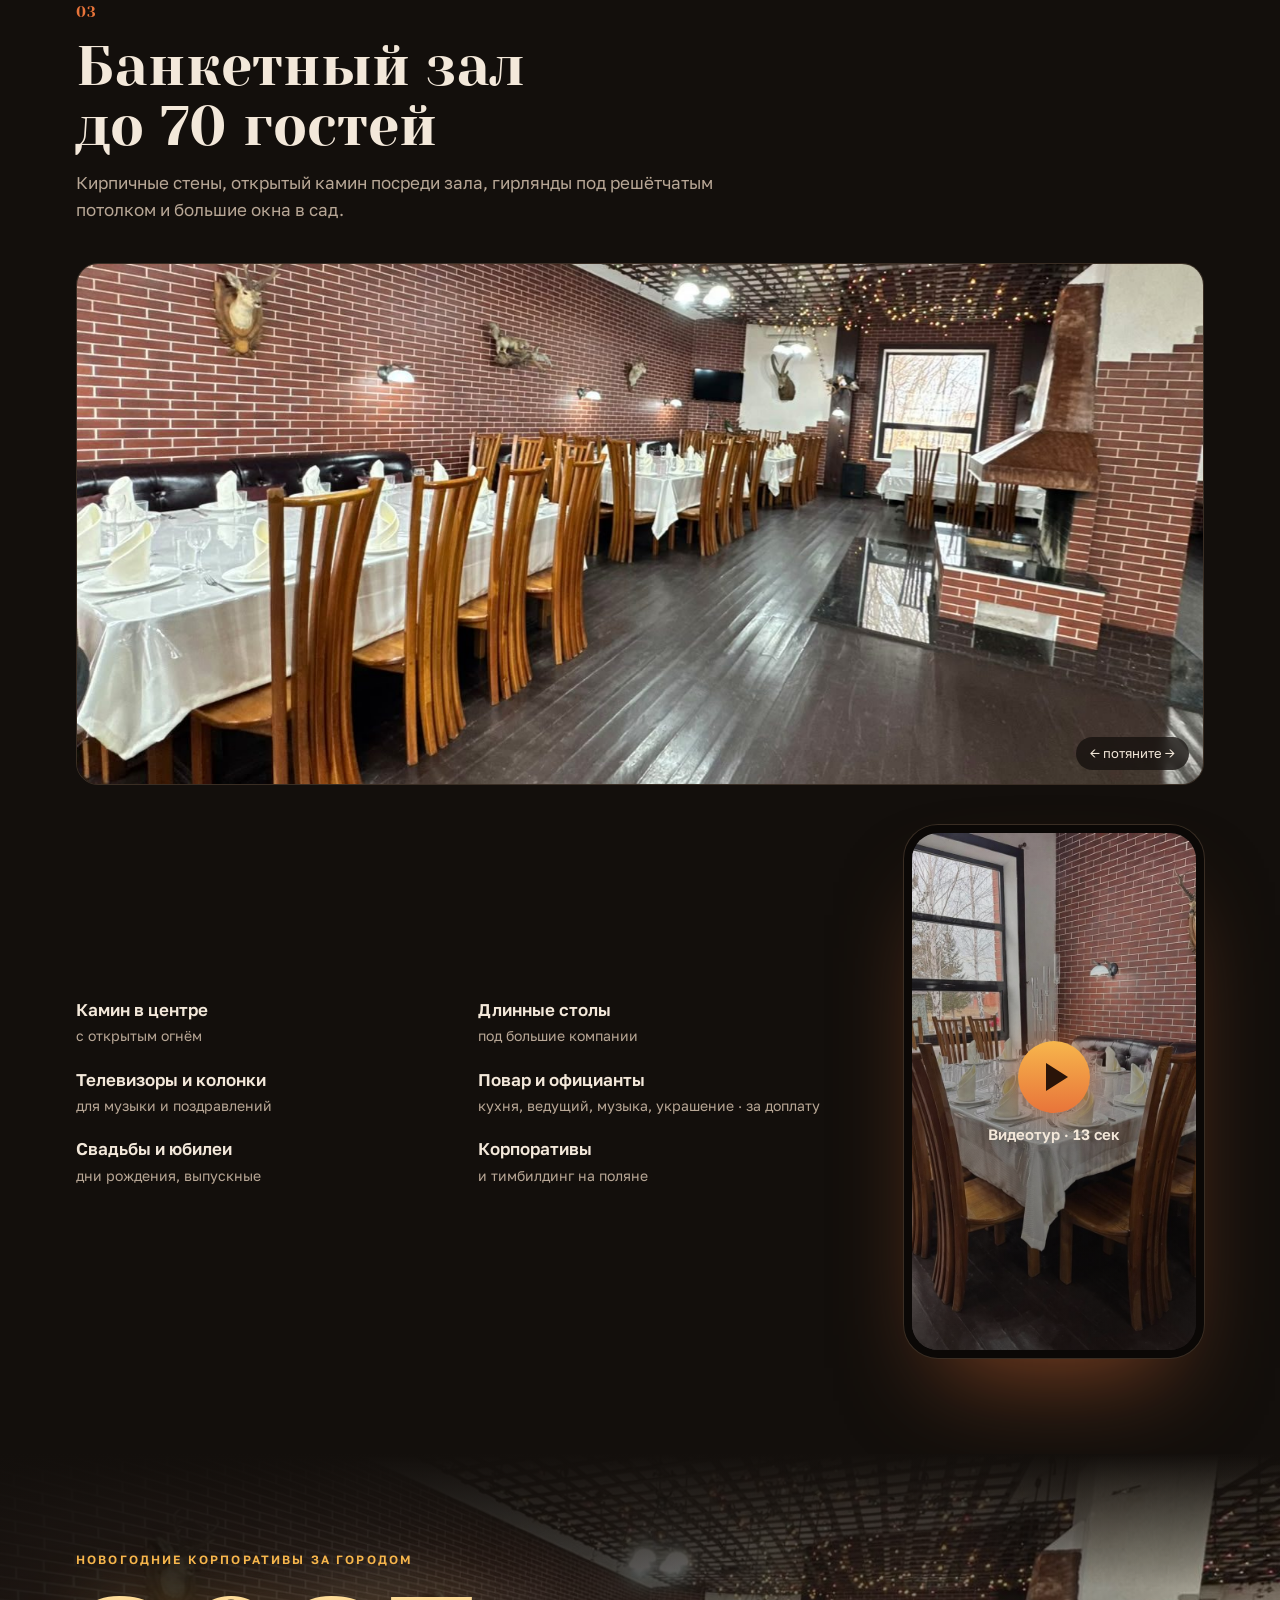
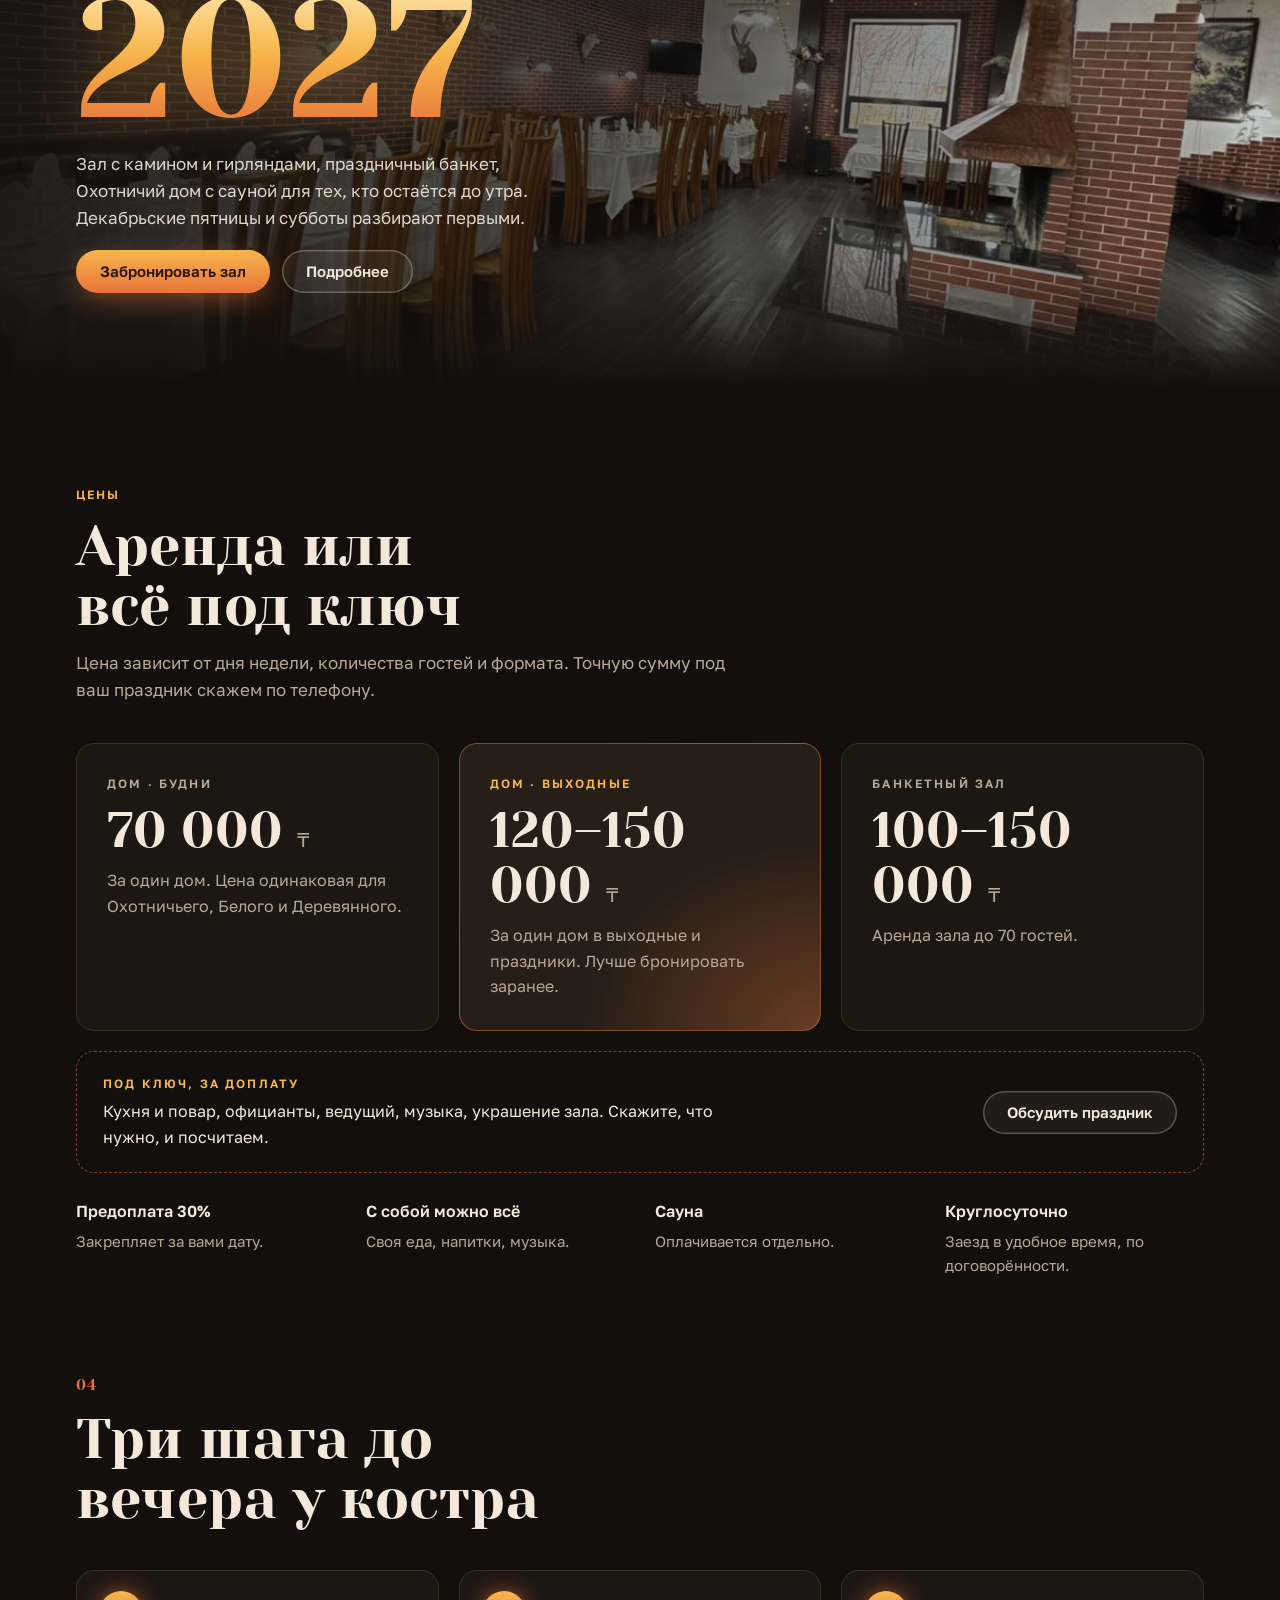
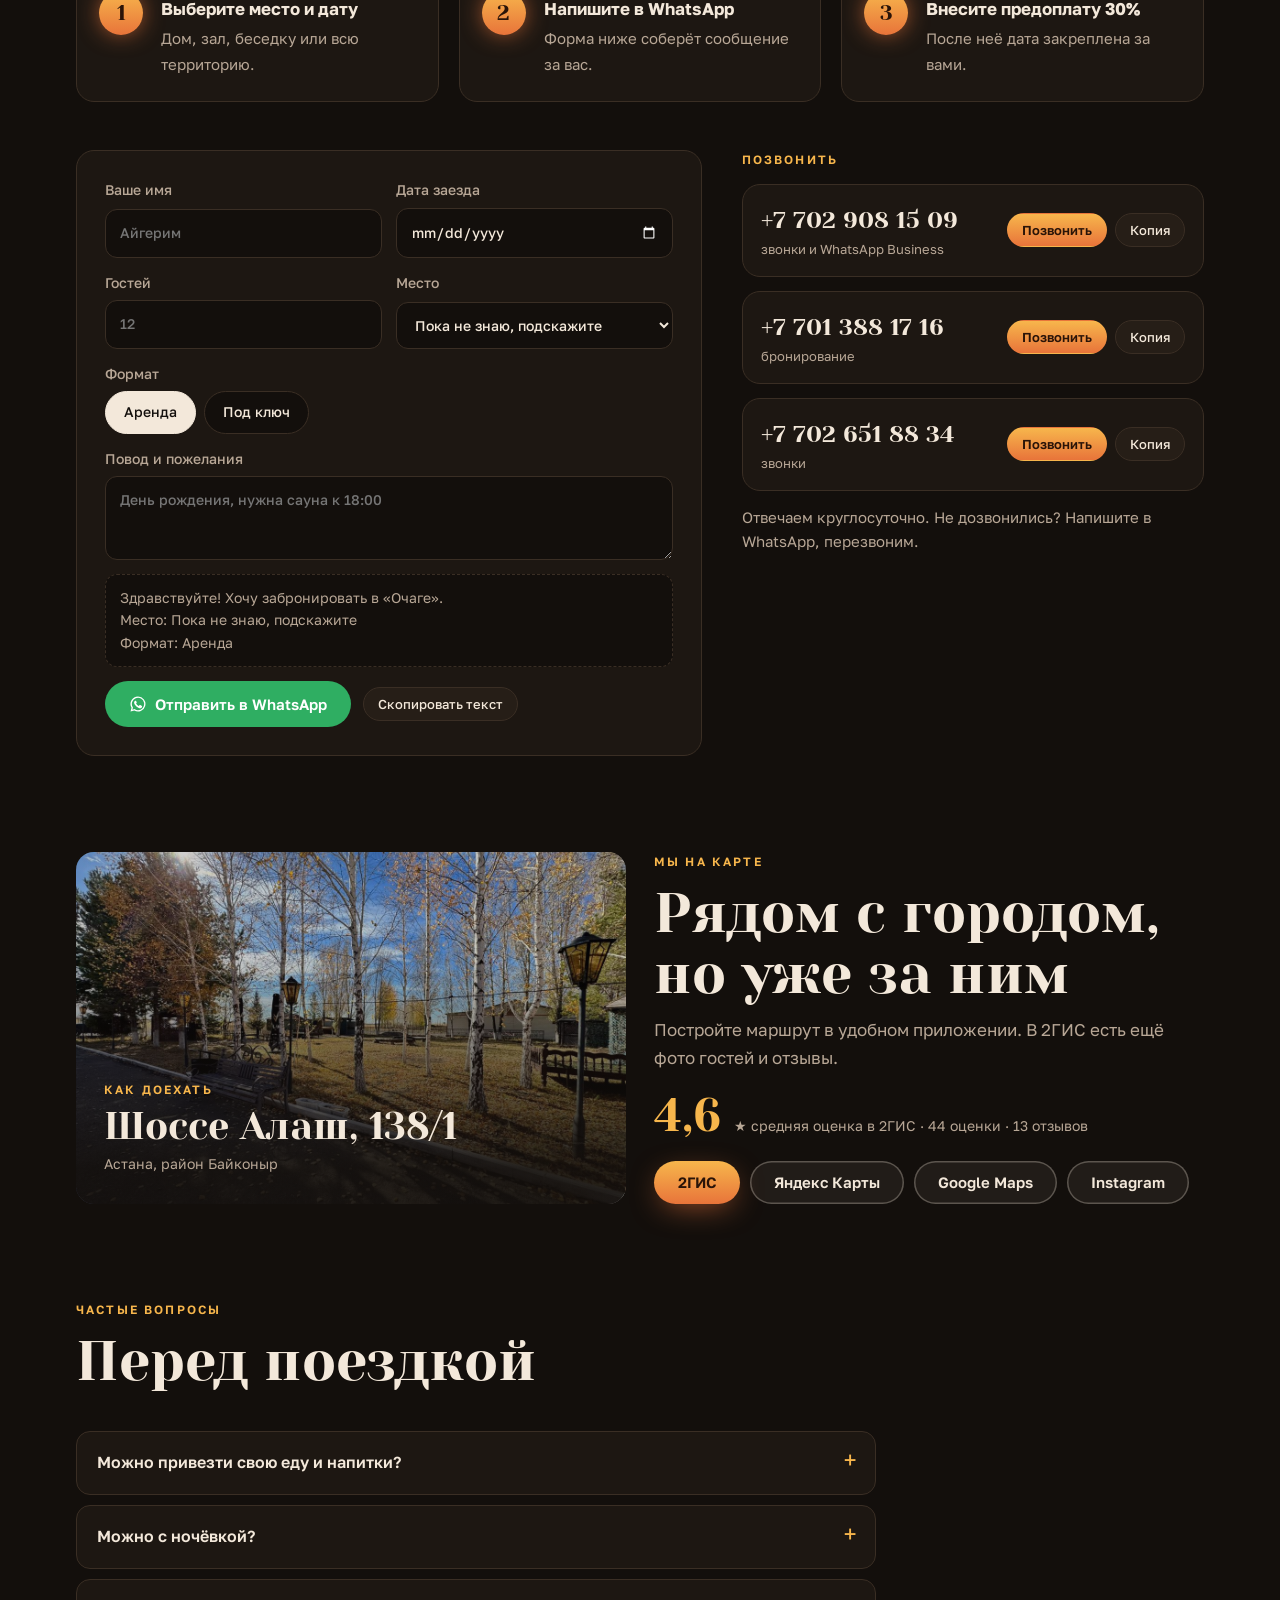
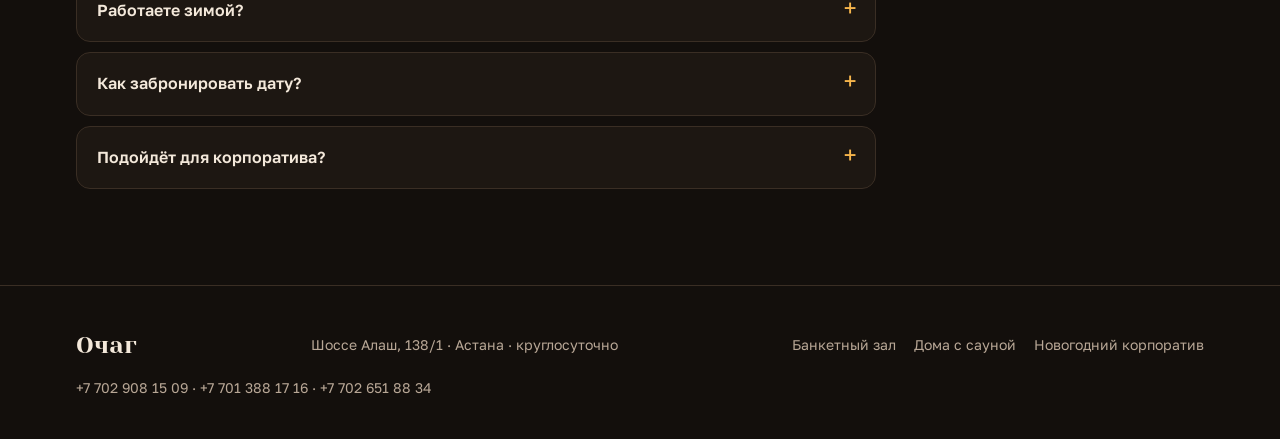
==== commit ba250a7f: "All three houses have a sauna: update chips, FAQ and descriptions Co-Authored-By: Claude Fable 5.2 <" ====
--- a/index.html
+++ b/index.html
@@ -446,7 +446,7 @@
         <div class="wood-txt">
           <h3>Деревянный дом</h3>
           <p>Тихий дом, где спальных мест поменьше: столовая под деревянными балками с большим столом и мягким диваном, уютные спальни с каменными арками.</p>
-          <div class="specs"><span class="chip strong">до 16 гостей</span><span class="chip">4–6 спальных мест</span><span class="chip">мангал и казан</span></div>
+          <div class="specs"><span class="chip strong">до 16 гостей</span><span class="chip">4–6 спальных мест</span><span class="chip">сауна · за доплату</span><span class="chip">мангал и казан</span></div>
           <div><a class="btn btn-ghost" href="#book" data-pick="Деревянный дом">Забронировать дом</a></div>
         </div>
       </div>
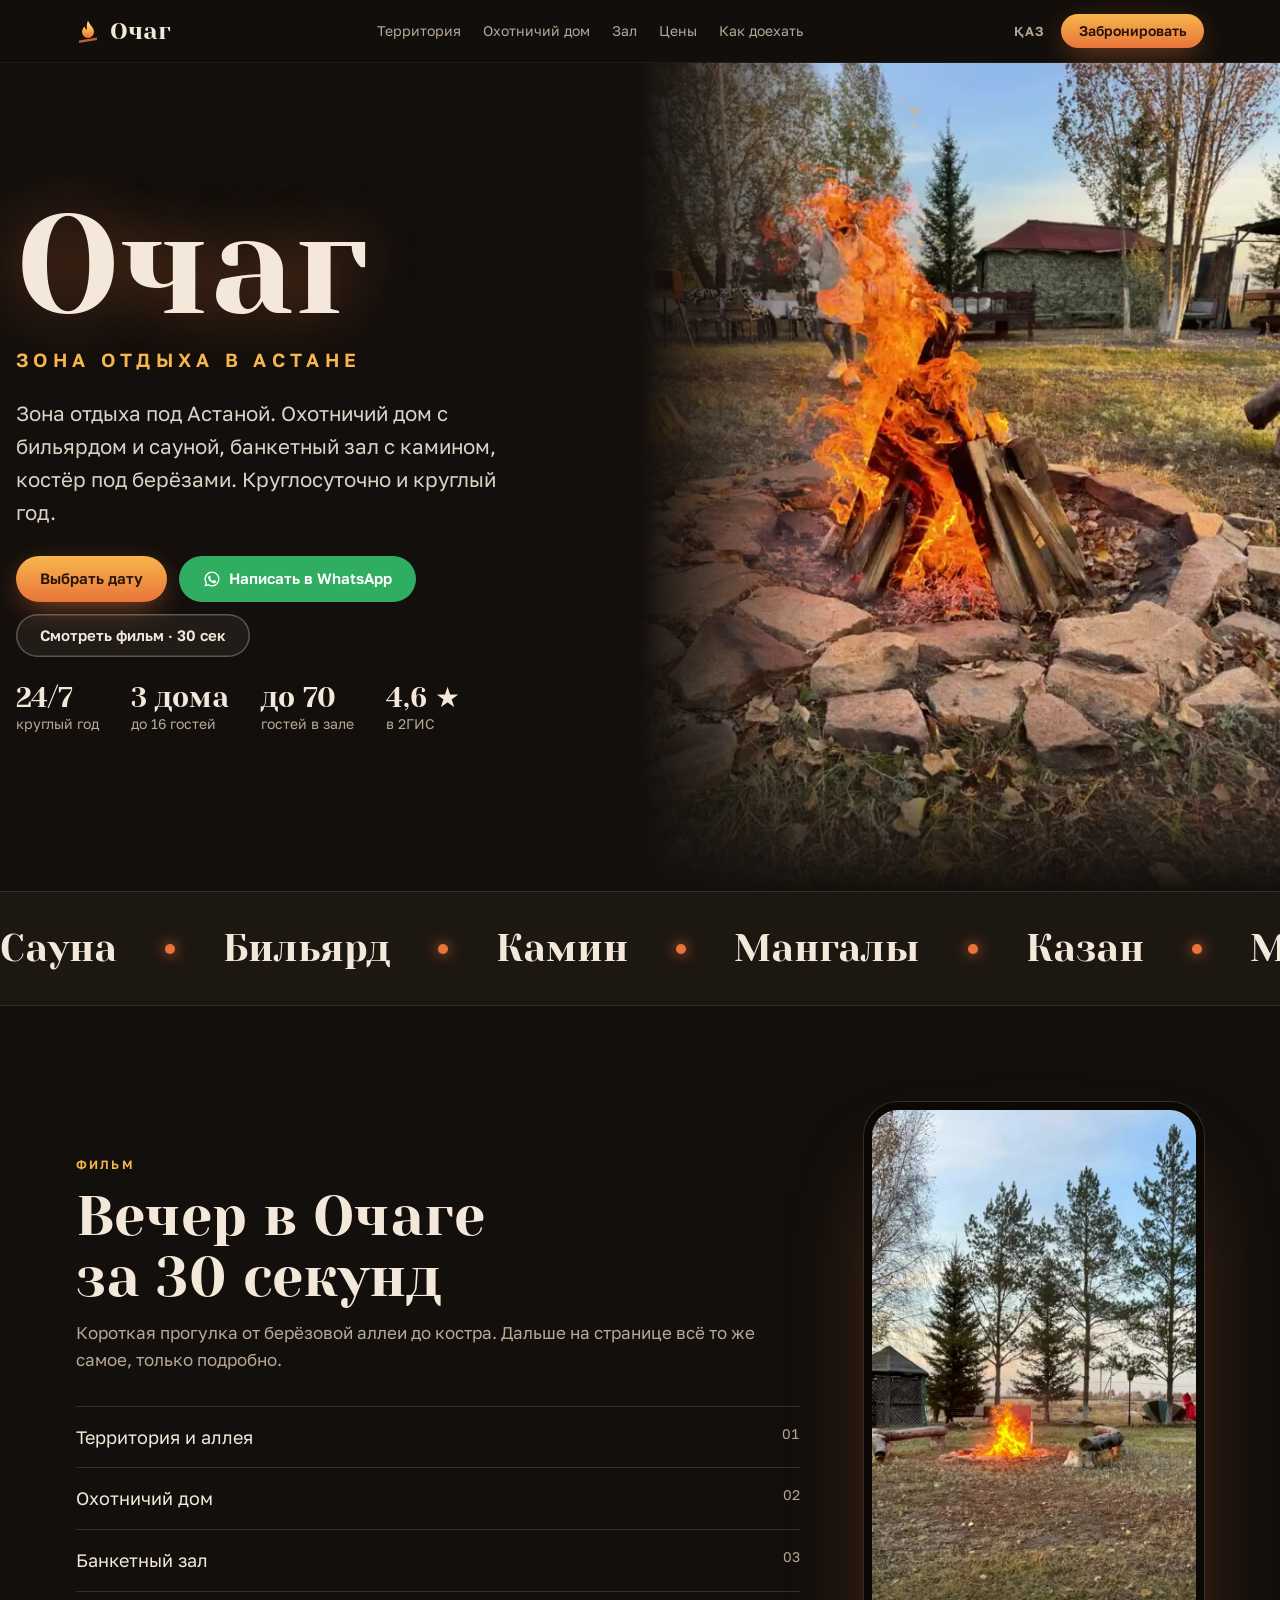
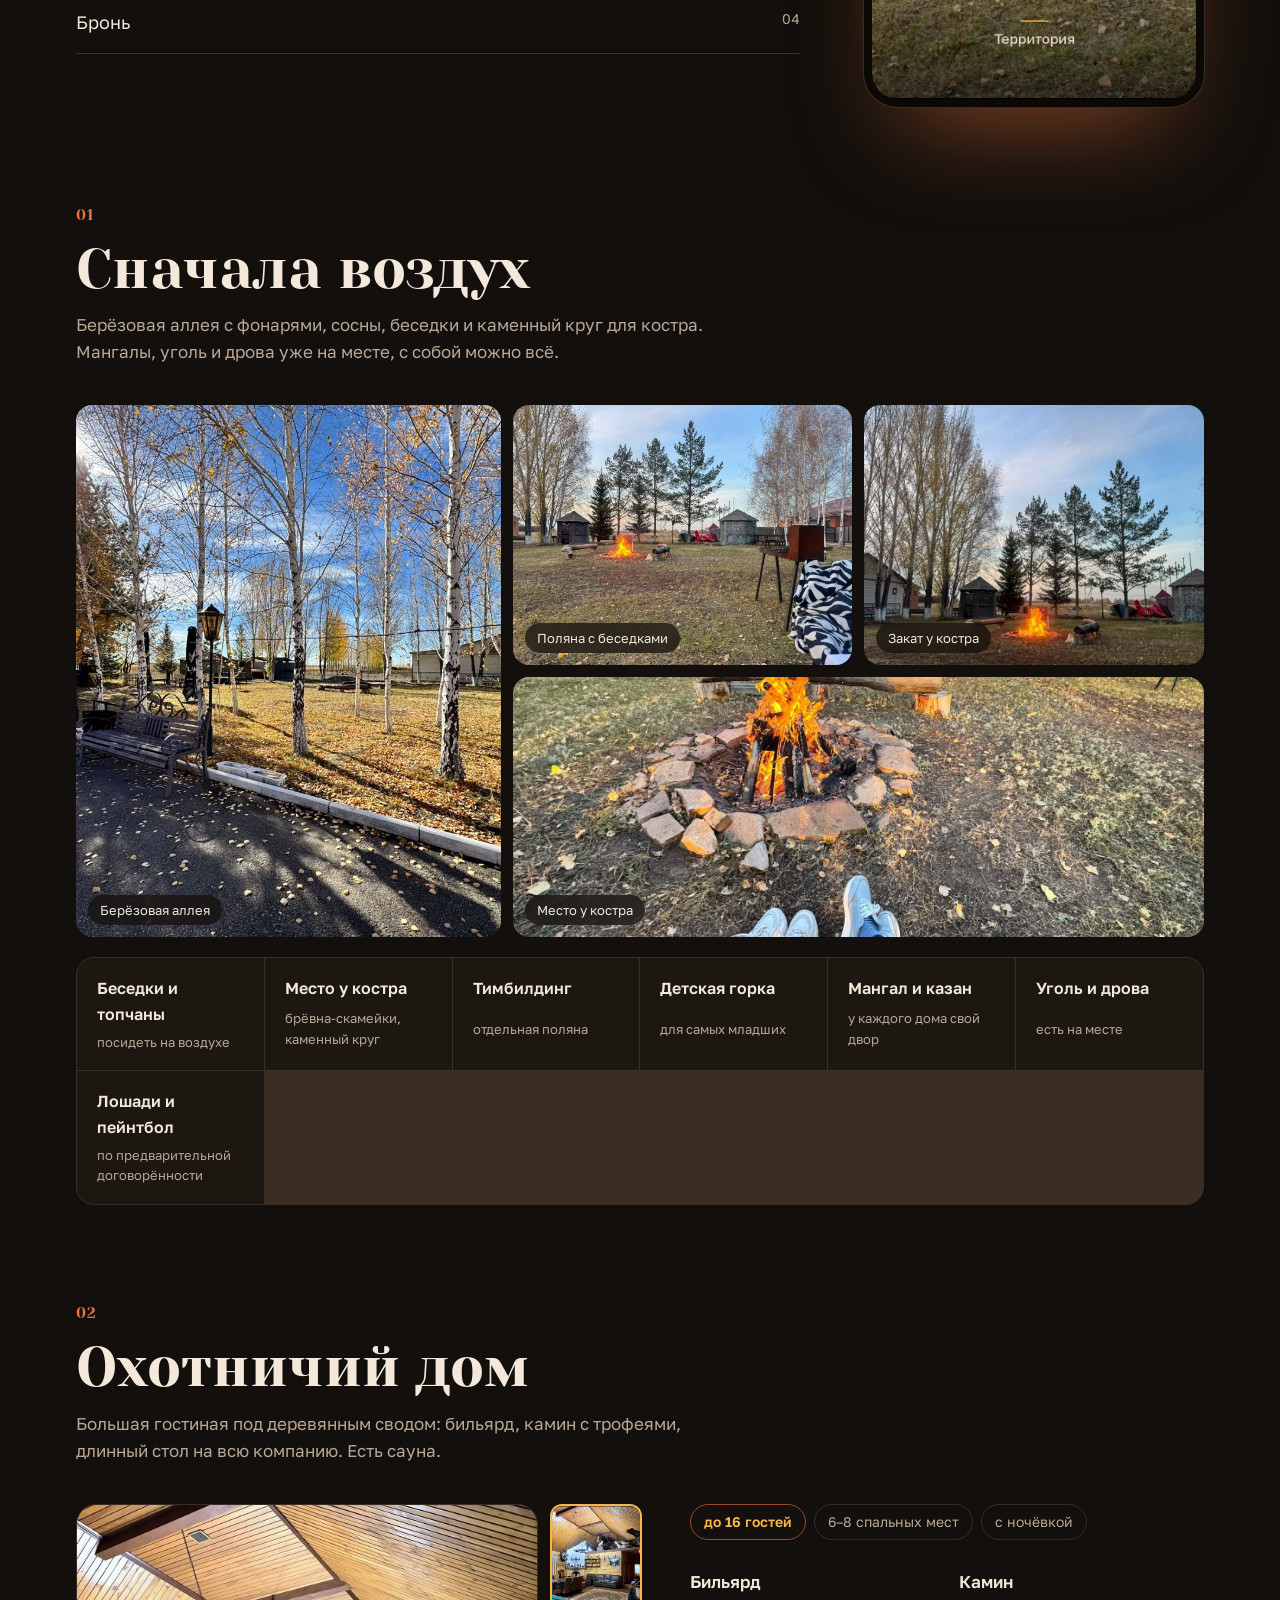
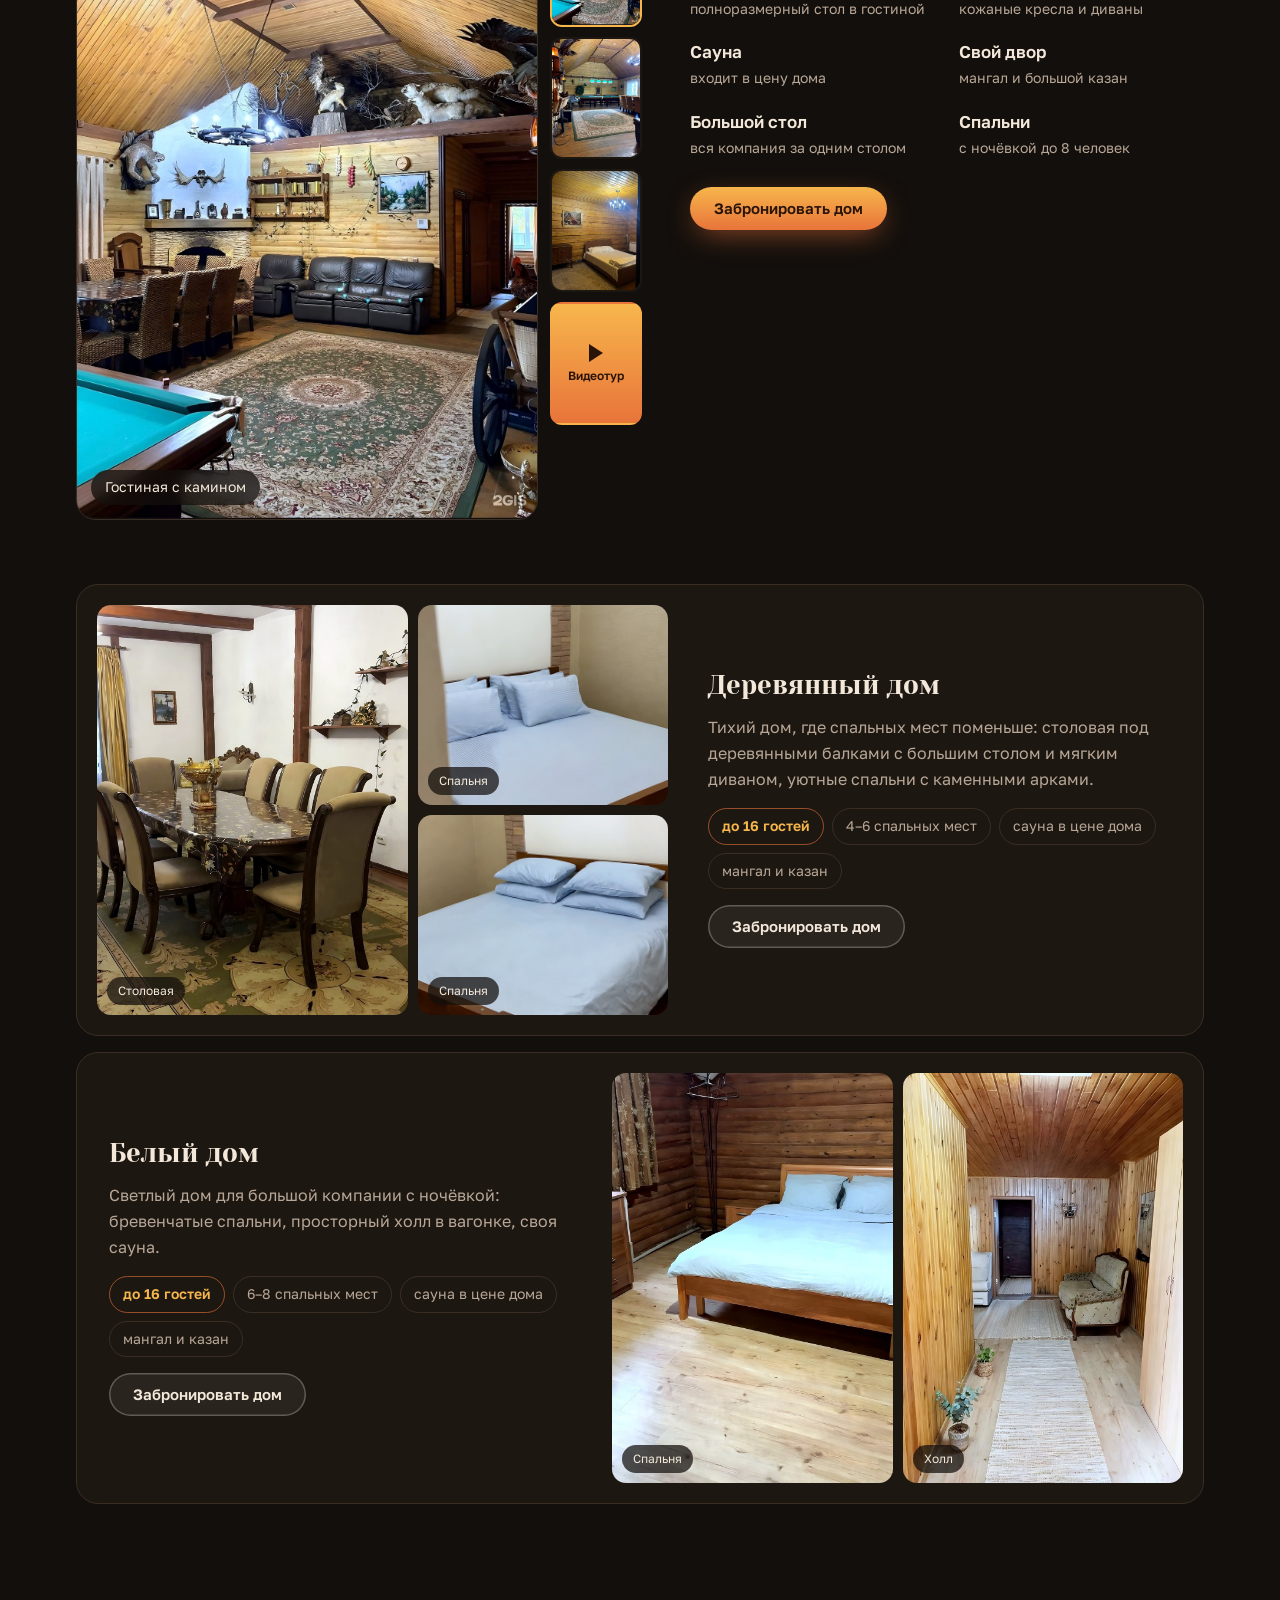
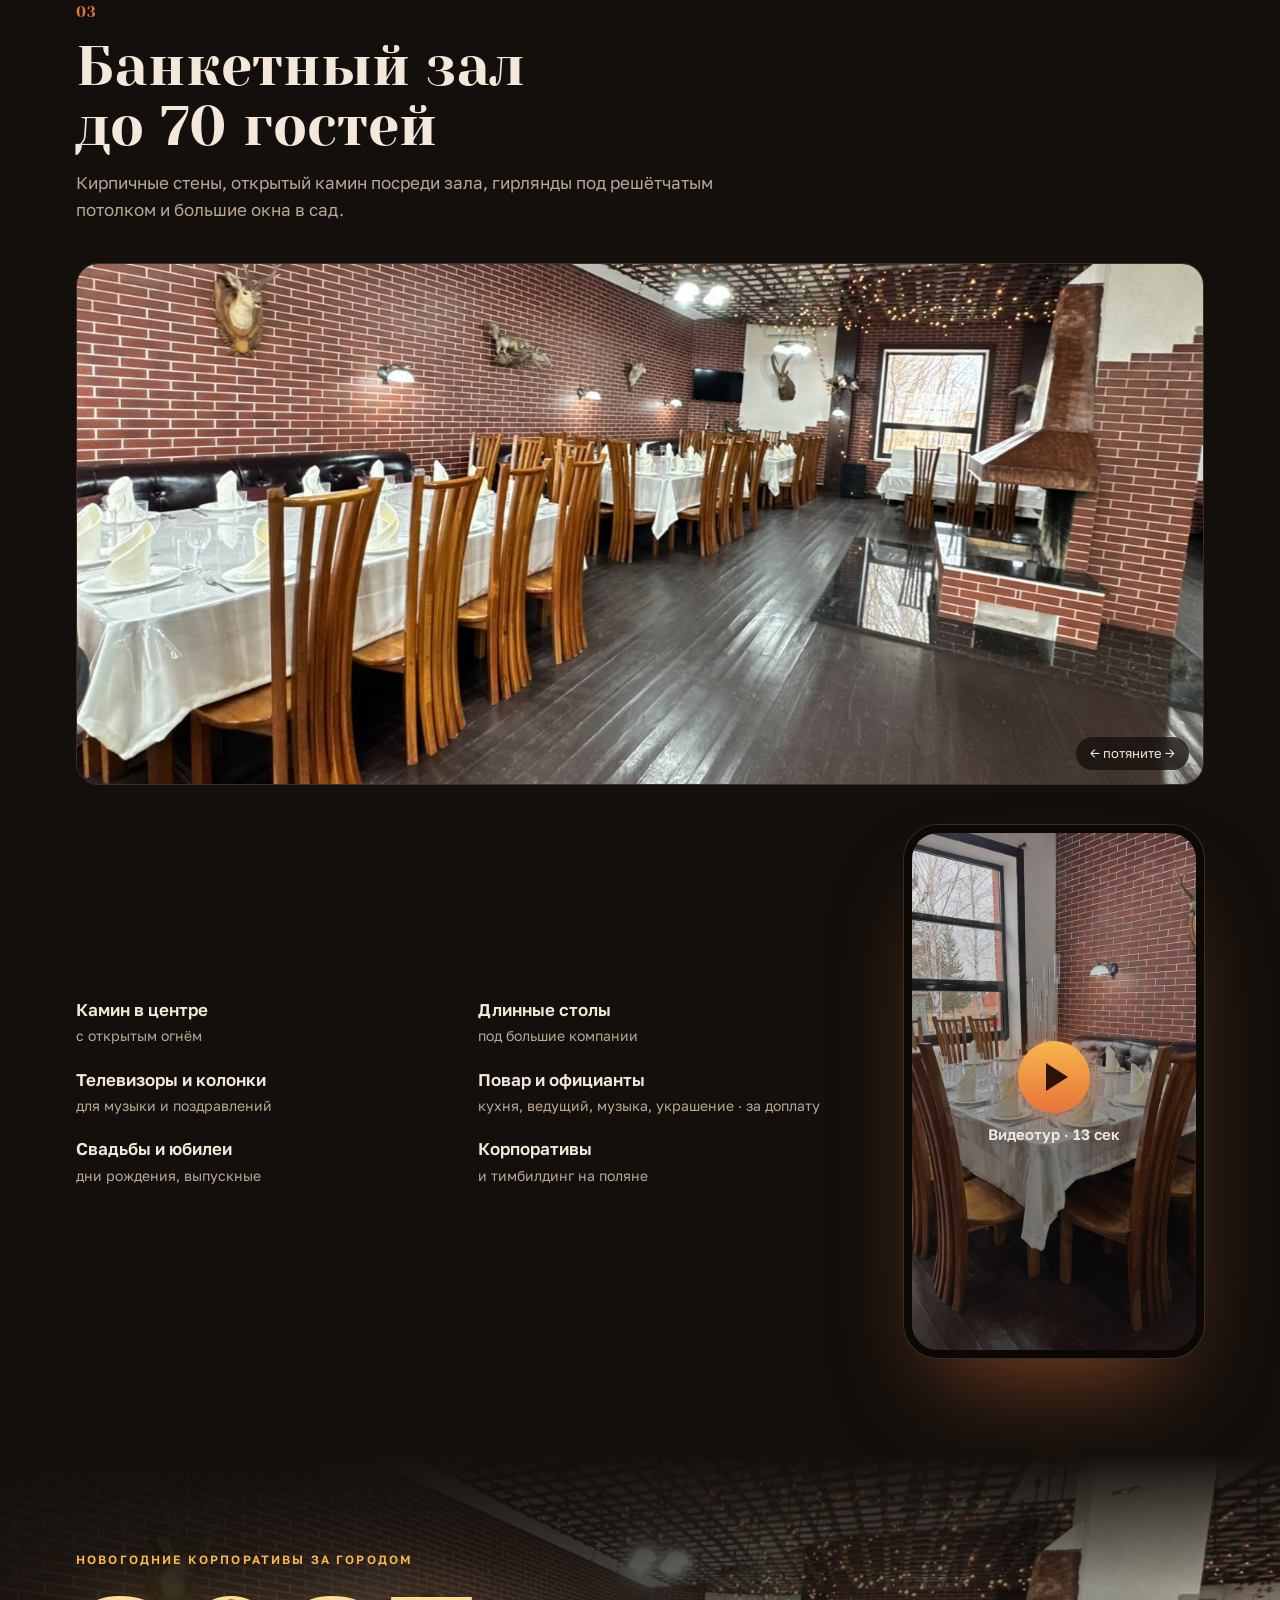
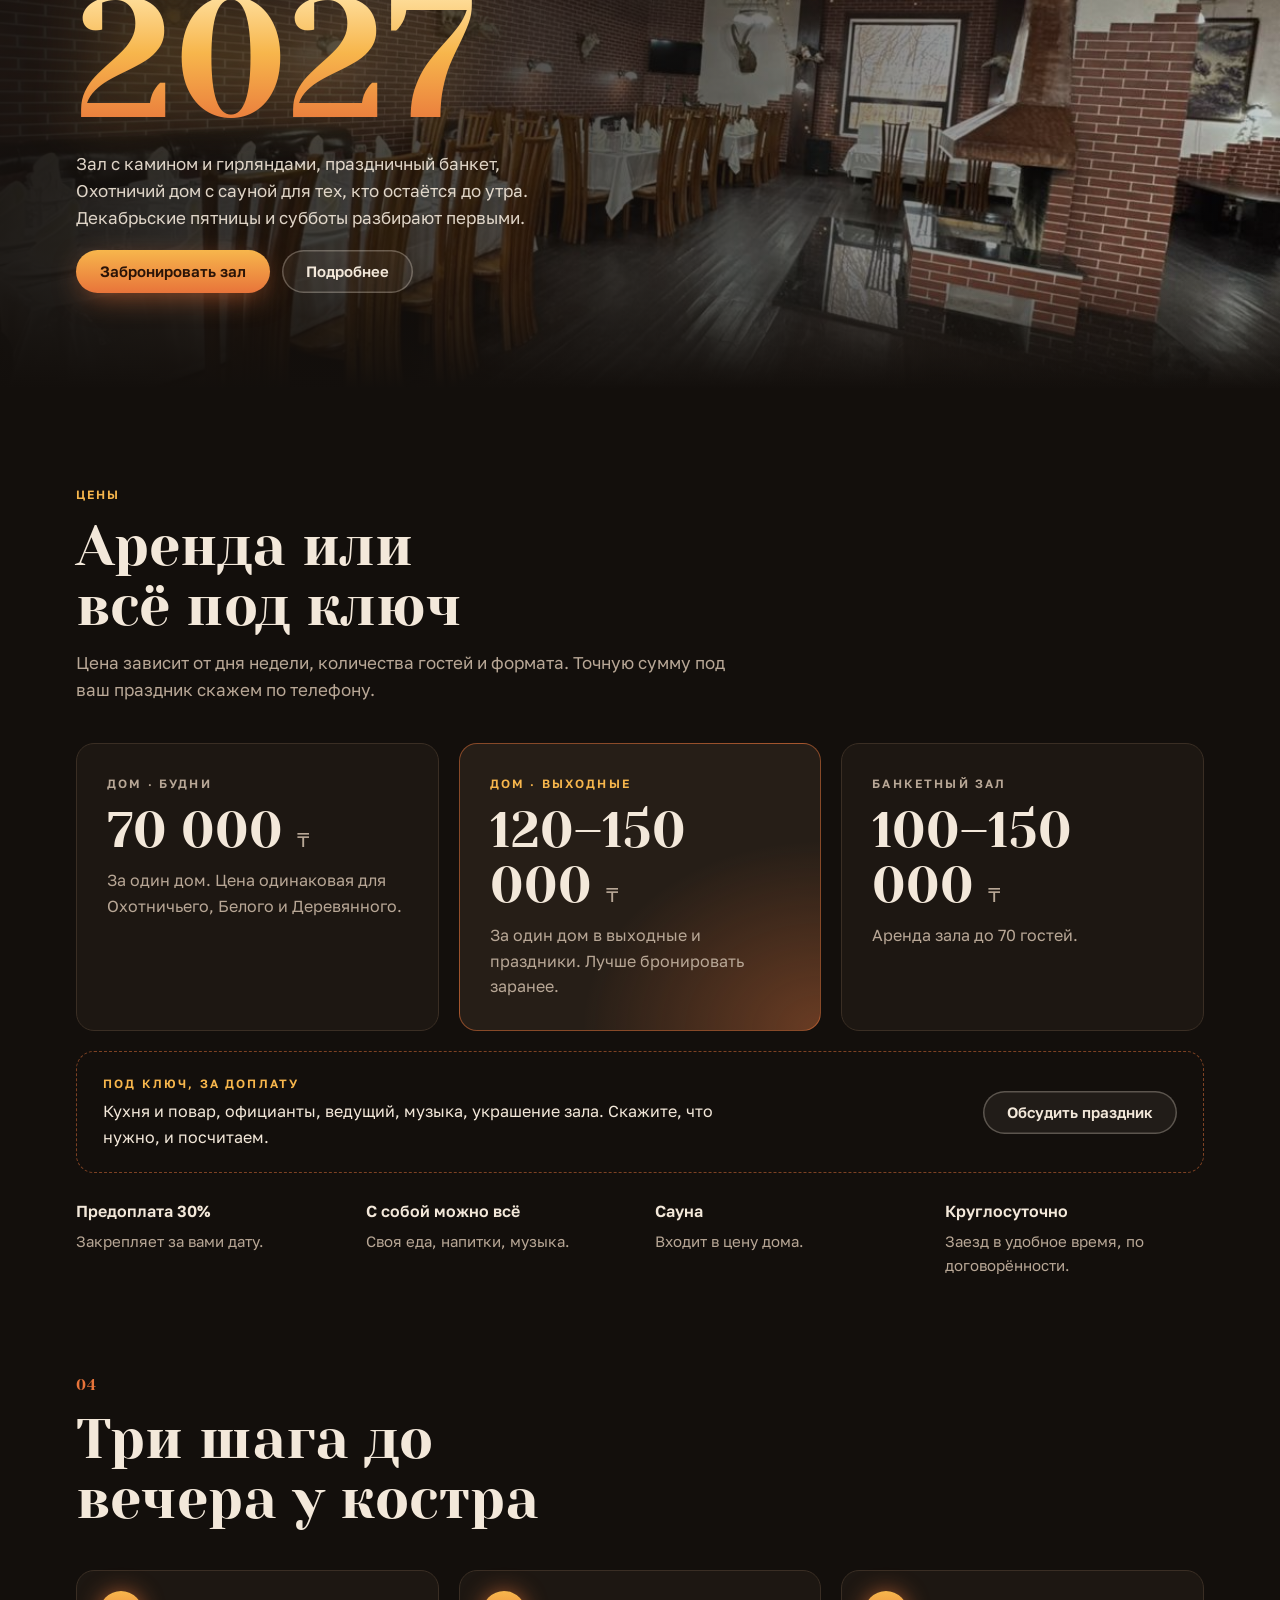
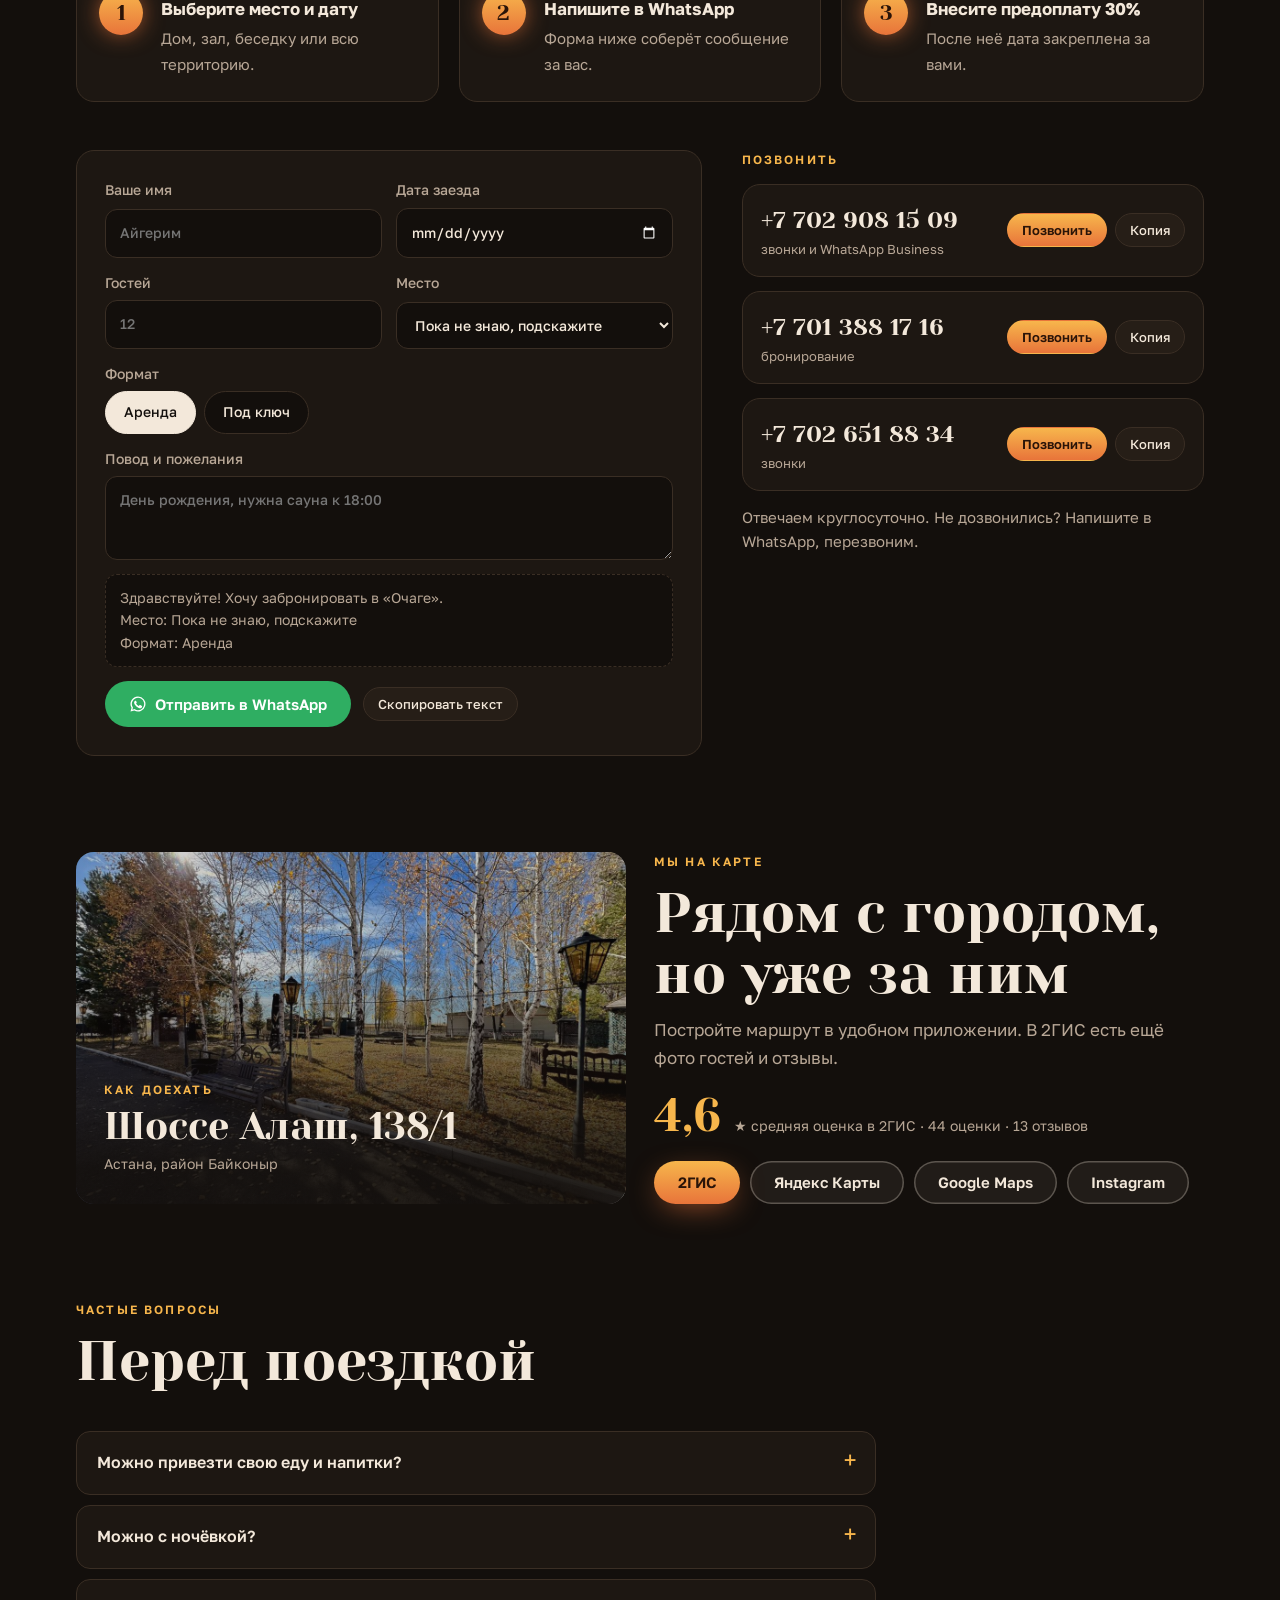
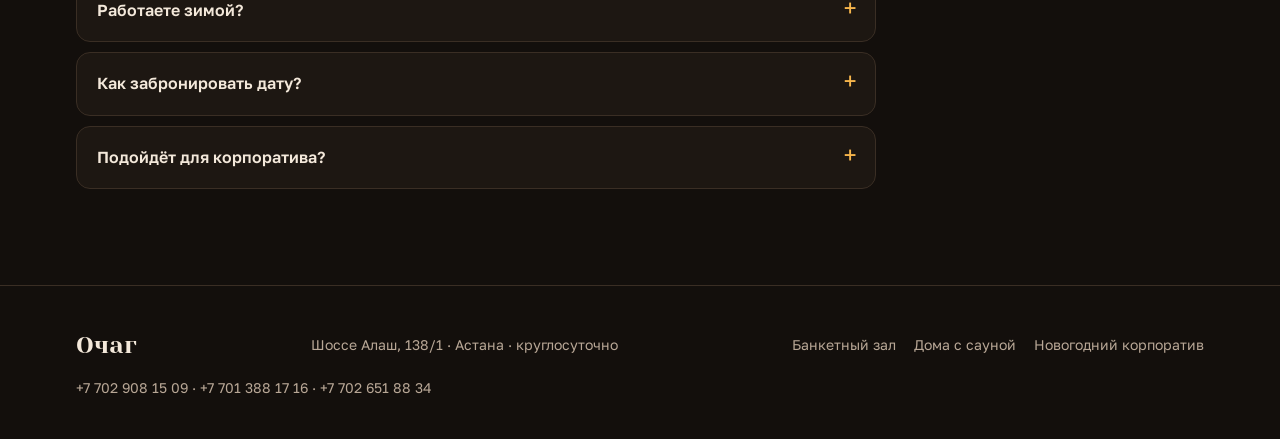
==== commit 99d94a5b: "Sauna is included in the house price Co-Authored-By: Claude Fable 5.2 <noreply@anthropic.com> Claude" ====
--- a/index.html
+++ b/index.html
@@ -429,7 +429,7 @@
           <ul class="feat reveal">
             <li><b>Бильярд</b><span>полноразмерный стол в гостиной</span></li>
             <li><b>Камин</b><span>кожаные кресла и диваны</span></li>
-            <li><b>Сауна</b><span>за доплату</span></li>
+            <li><b>Сауна</b><span>входит в цену дома</span></li>
             <li><b>Свой двор</b><span>мангал и большой казан</span></li>
             <li><b>Большой стол</b><span>вся компания за одним столом</span></li>
             <li><b>Спальни</b><span>с ночёвкой до 8 человек</span></li>
@@ -446,7 +446,7 @@
         <div class="wood-txt">
           <h3>Деревянный дом</h3>
           <p>Тихий дом, где спальных мест поменьше: столовая под деревянными балками с большим столом и мягким диваном, уютные спальни с каменными арками.</p>
-          <div class="specs"><span class="chip strong">до 16 гостей</span><span class="chip">4–6 спальных мест</span><span class="chip">сауна · за доплату</span><span class="chip">мангал и казан</span></div>
+          <div class="specs"><span class="chip strong">до 16 гостей</span><span class="chip">4–6 спальных мест</span><span class="chip">сауна в цене дома</span><span class="chip">мангал и казан</span></div>
           <div><a class="btn btn-ghost" href="#book" data-pick="Деревянный дом">Забронировать дом</a></div>
         </div>
       </div>
@@ -454,7 +454,7 @@
         <div class="wood-txt">
           <h3>Белый дом</h3>
           <p>Светлый дом для большой компании с ночёвкой: бревенчатые спальни, просторный холл в вагонке, своя сауна.</p>
-          <div class="specs"><span class="chip strong">до 16 гостей</span><span class="chip">6–8 спальных мест</span><span class="chip">сауна · за доплату</span><span class="chip">мангал и казан</span></div>
+          <div class="specs"><span class="chip strong">до 16 гостей</span><span class="chip">6–8 спальных мест</span><span class="chip">сауна в цене дома</span><span class="chip">мангал и казан</span></div>
           <div><a class="btn btn-ghost" href="#book" data-pick="Белый дом">Забронировать дом</a></div>
         </div>
         <div class="wood-pics two">
@@ -521,7 +521,7 @@
       <div class="notes reveal">
         <div><b>Предоплата 30%</b><span>Закрепляет за вами дату.</span></div>
         <div><b>С собой можно всё</b><span>Своя еда, напитки, музыка.</span></div>
-        <div><b>Сауна</b><span>Оплачивается отдельно.</span></div>
+        <div><b>Сауна</b><span>Входит в цену дома.</span></div>
         <div><b>Круглосуточно</b><span>Заезд в удобное время, по договорённости.</span></div>
       </div>
     </div>
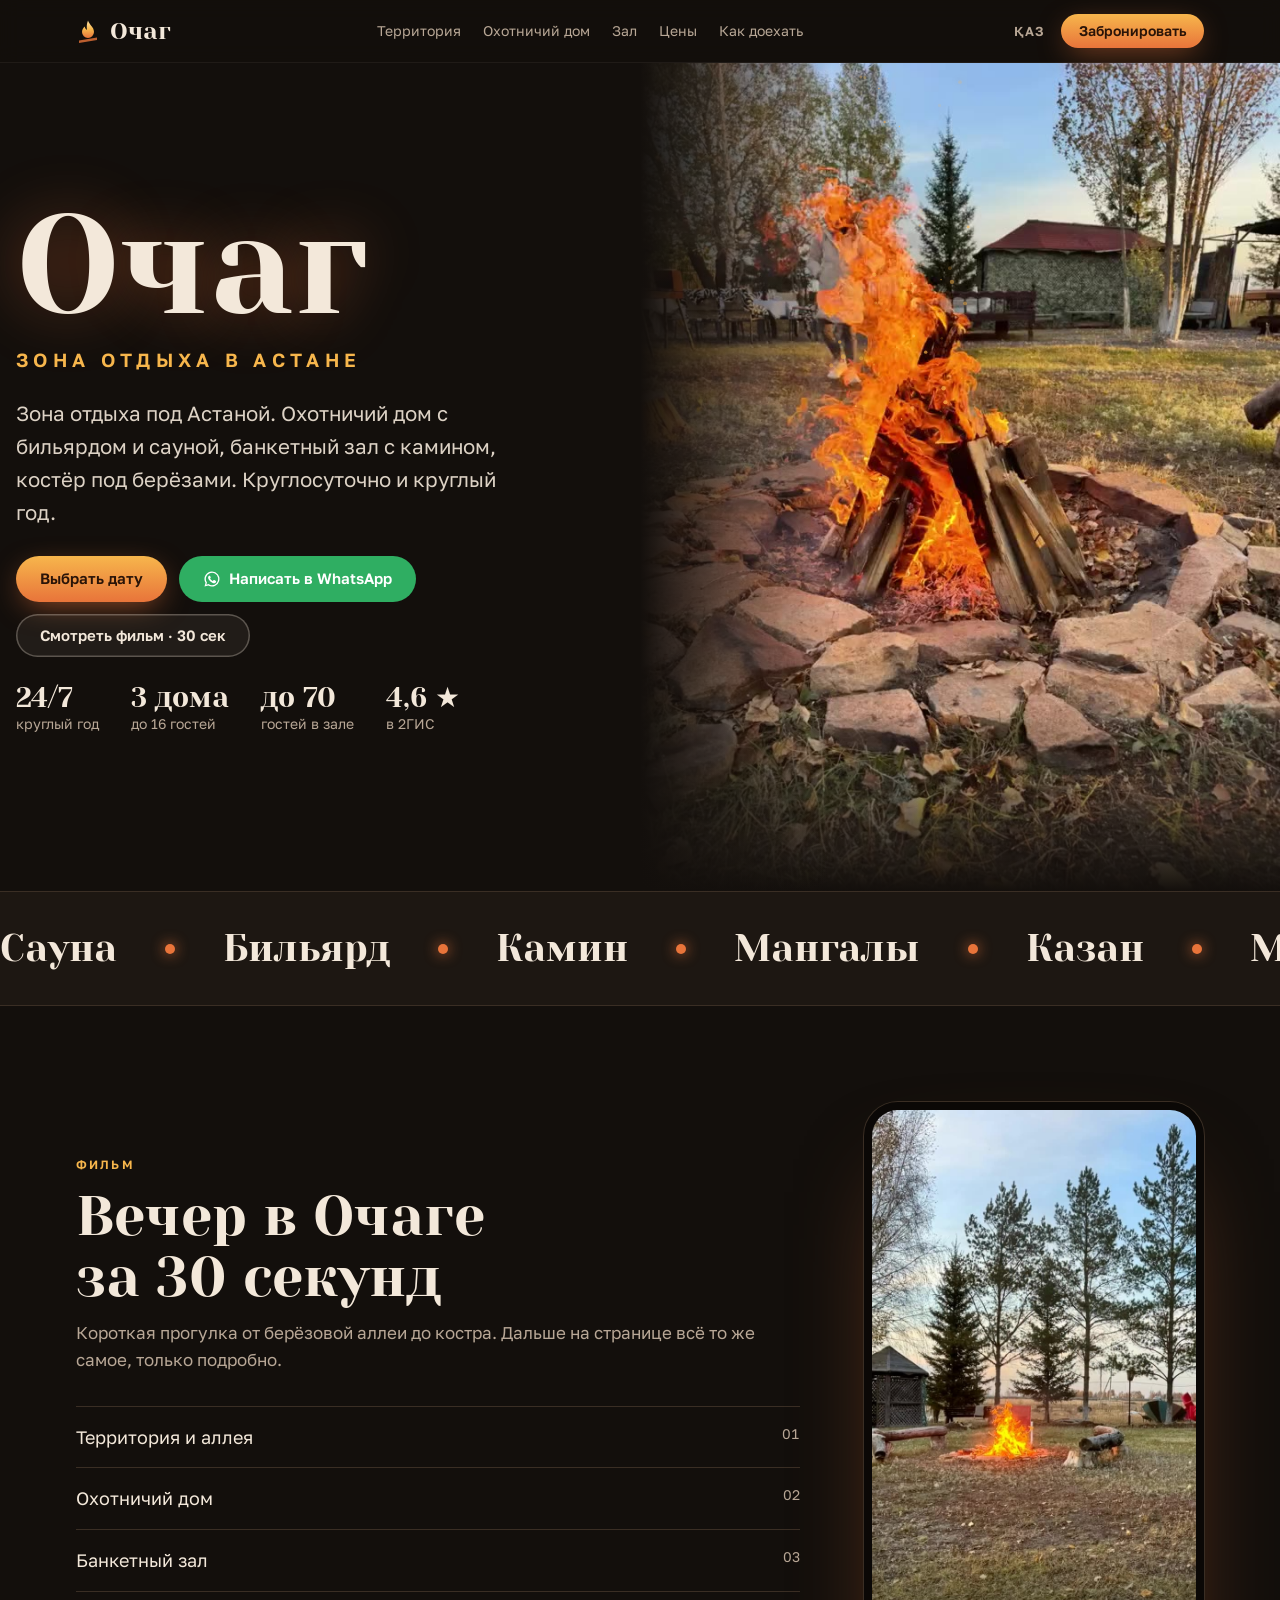
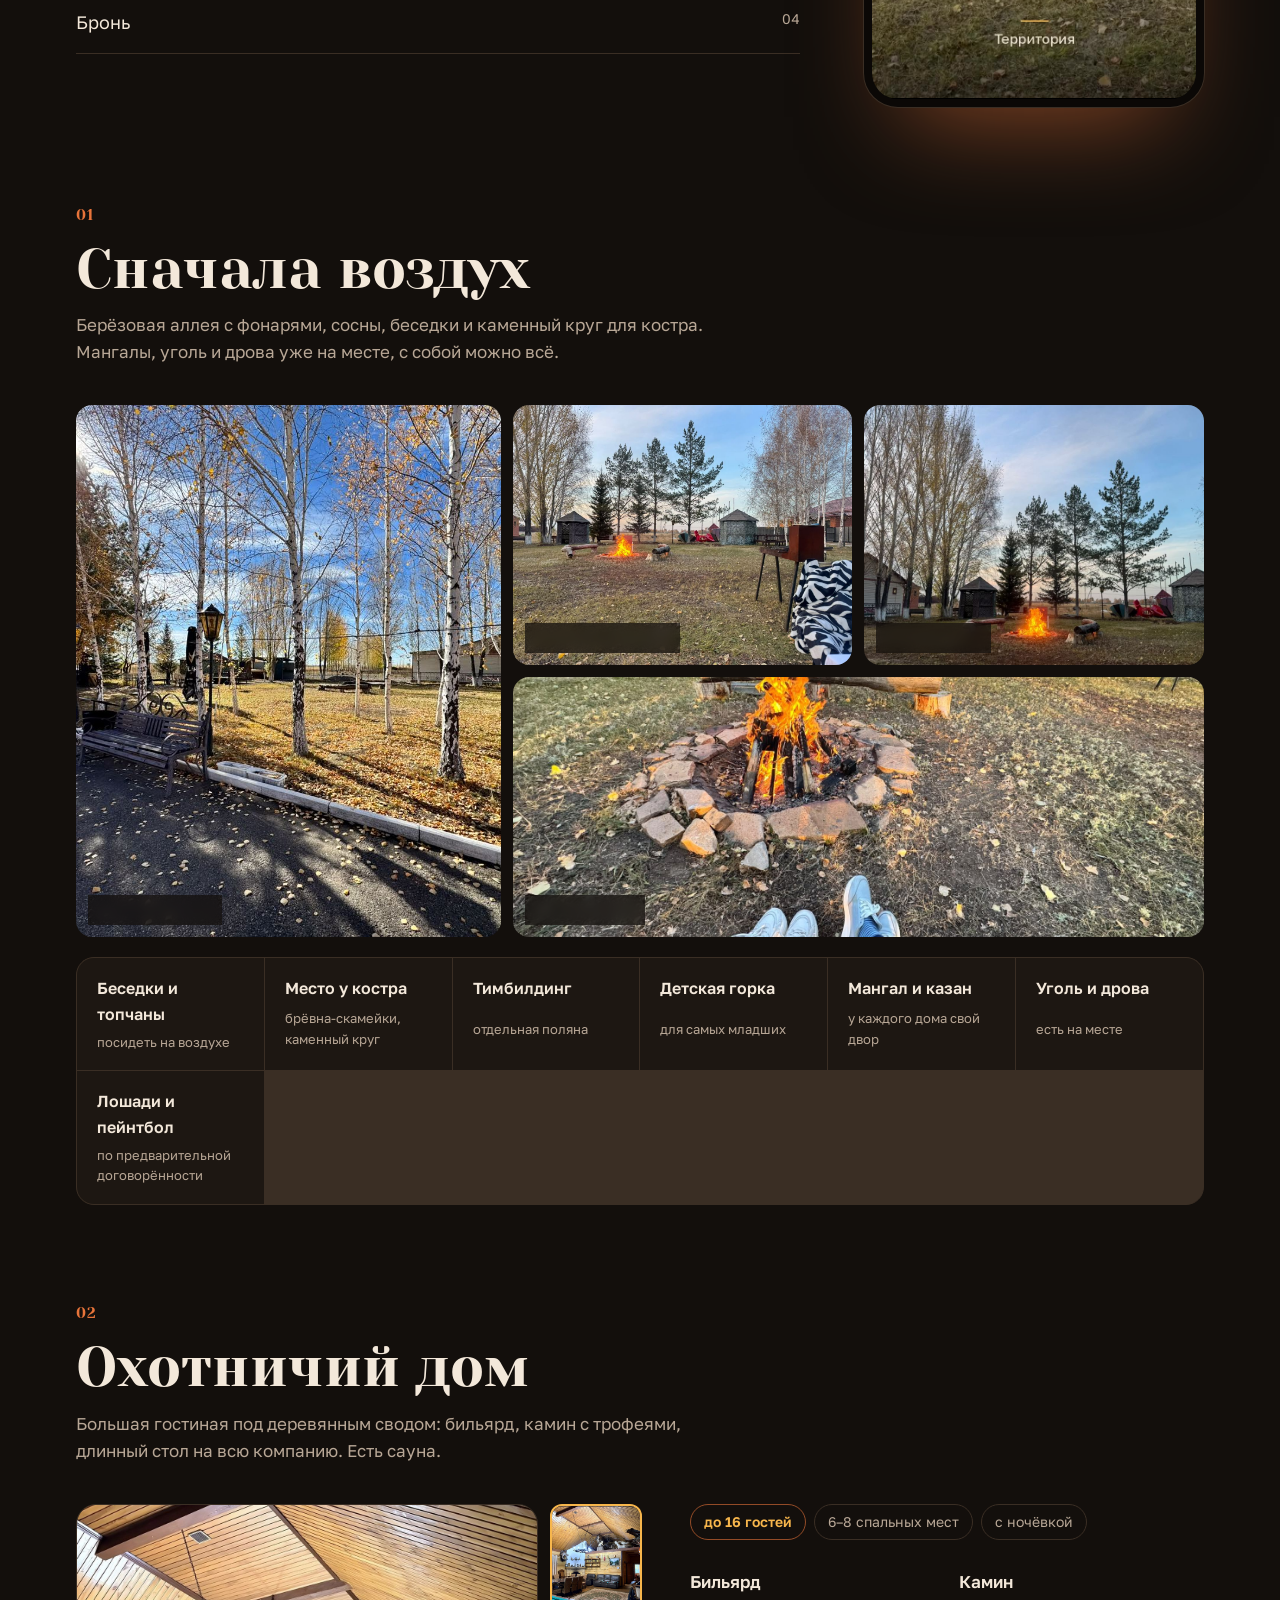
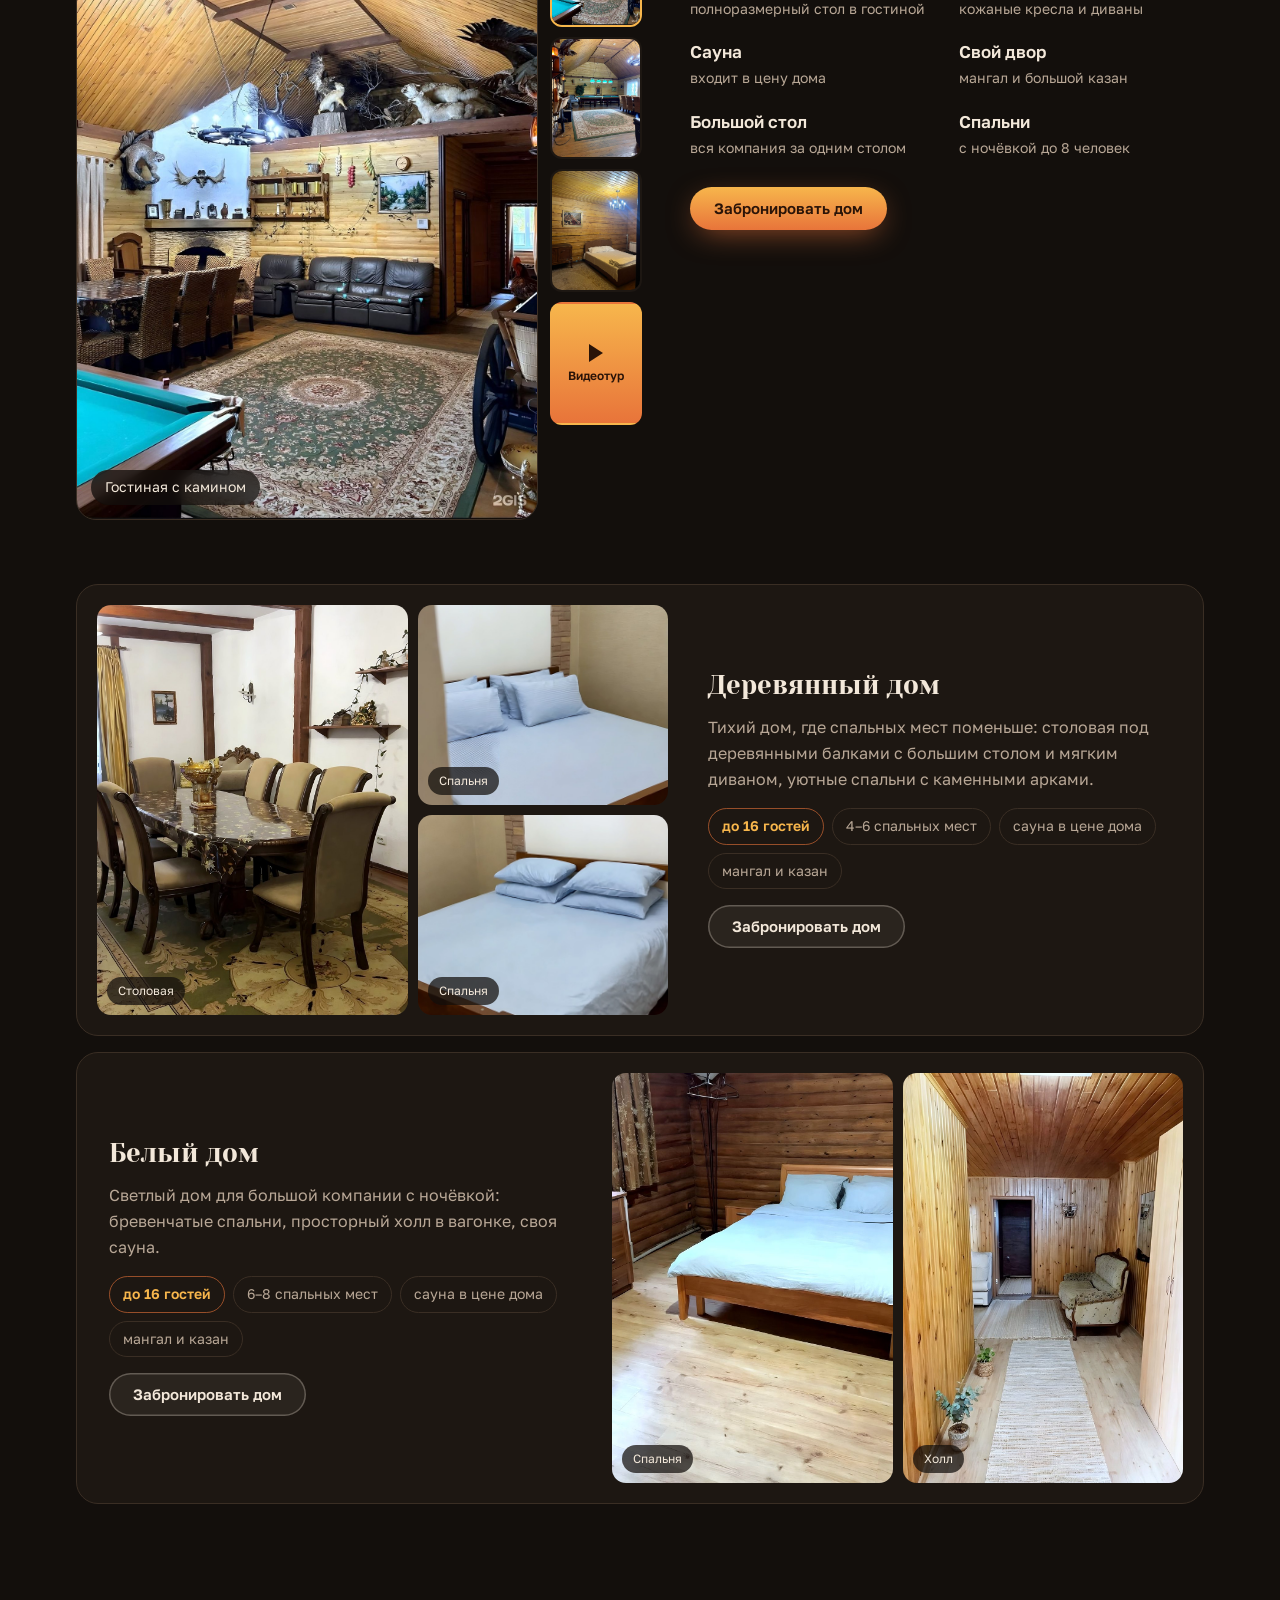
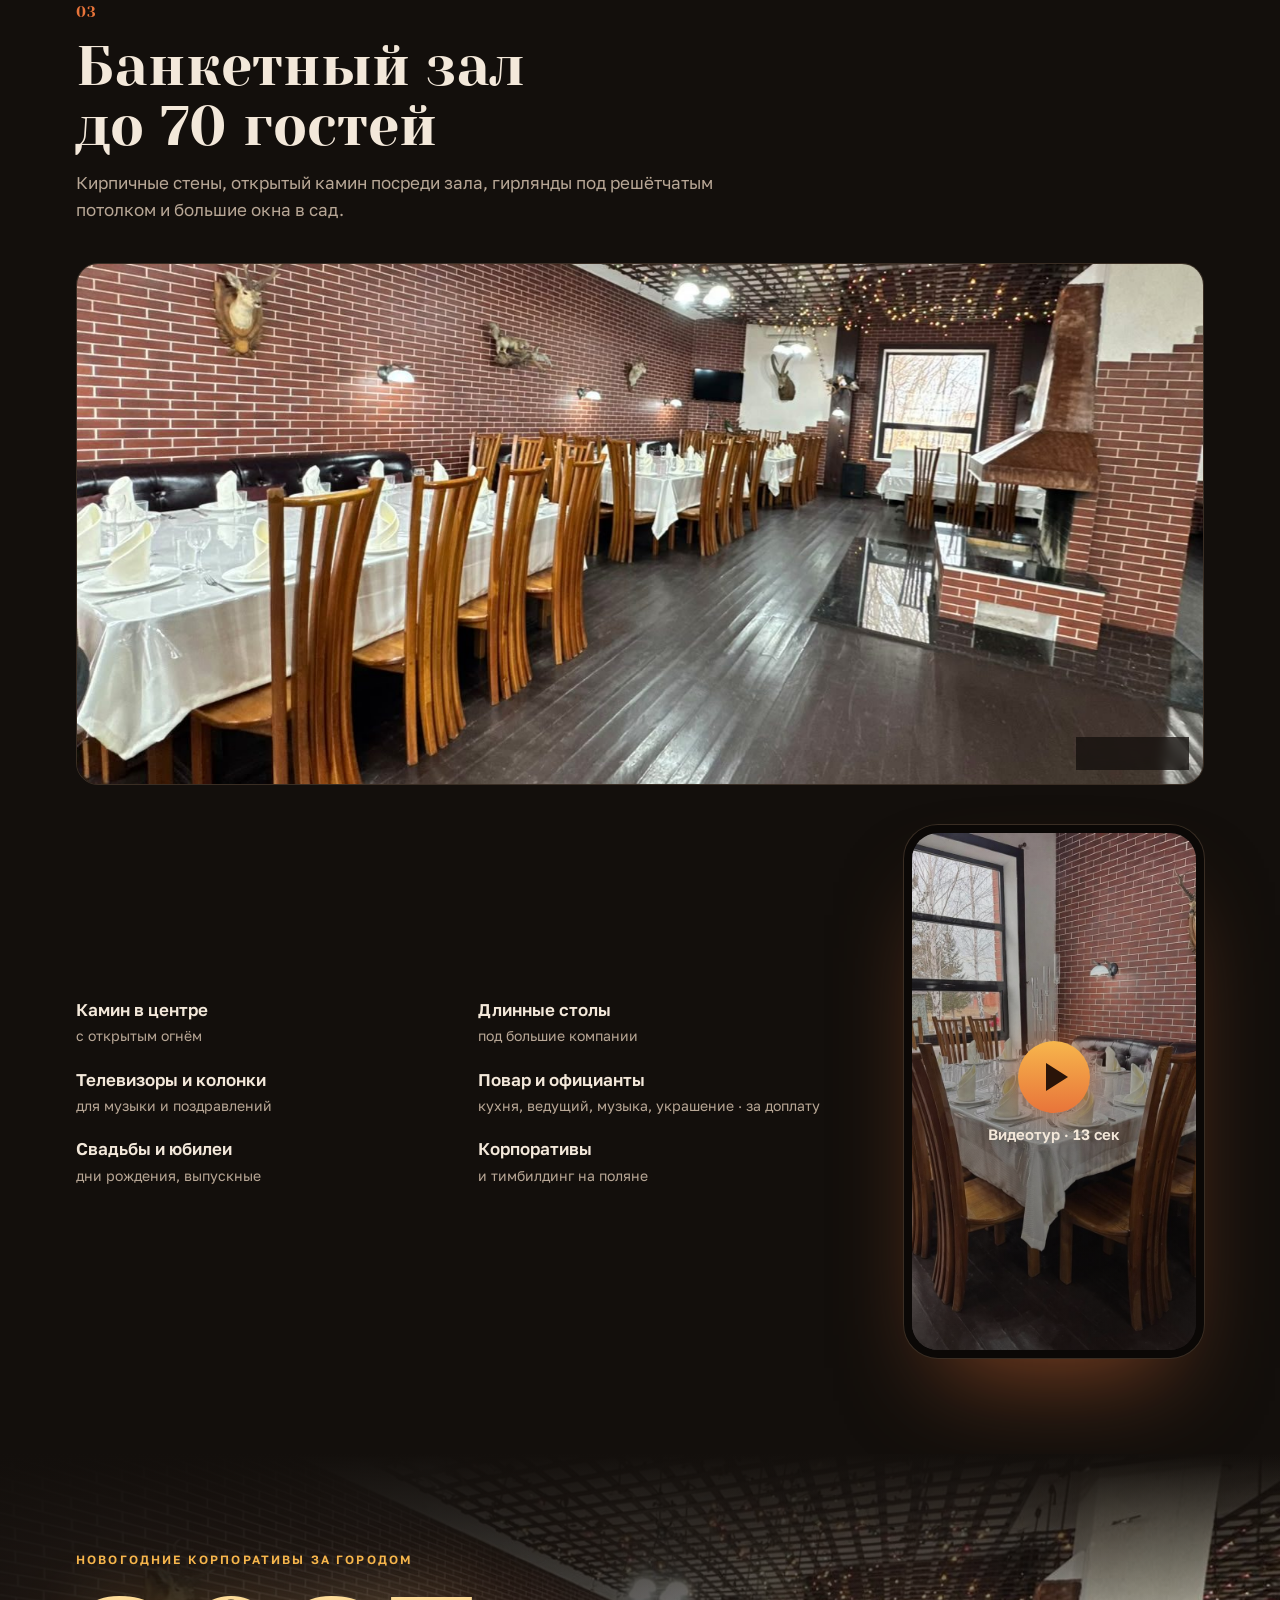
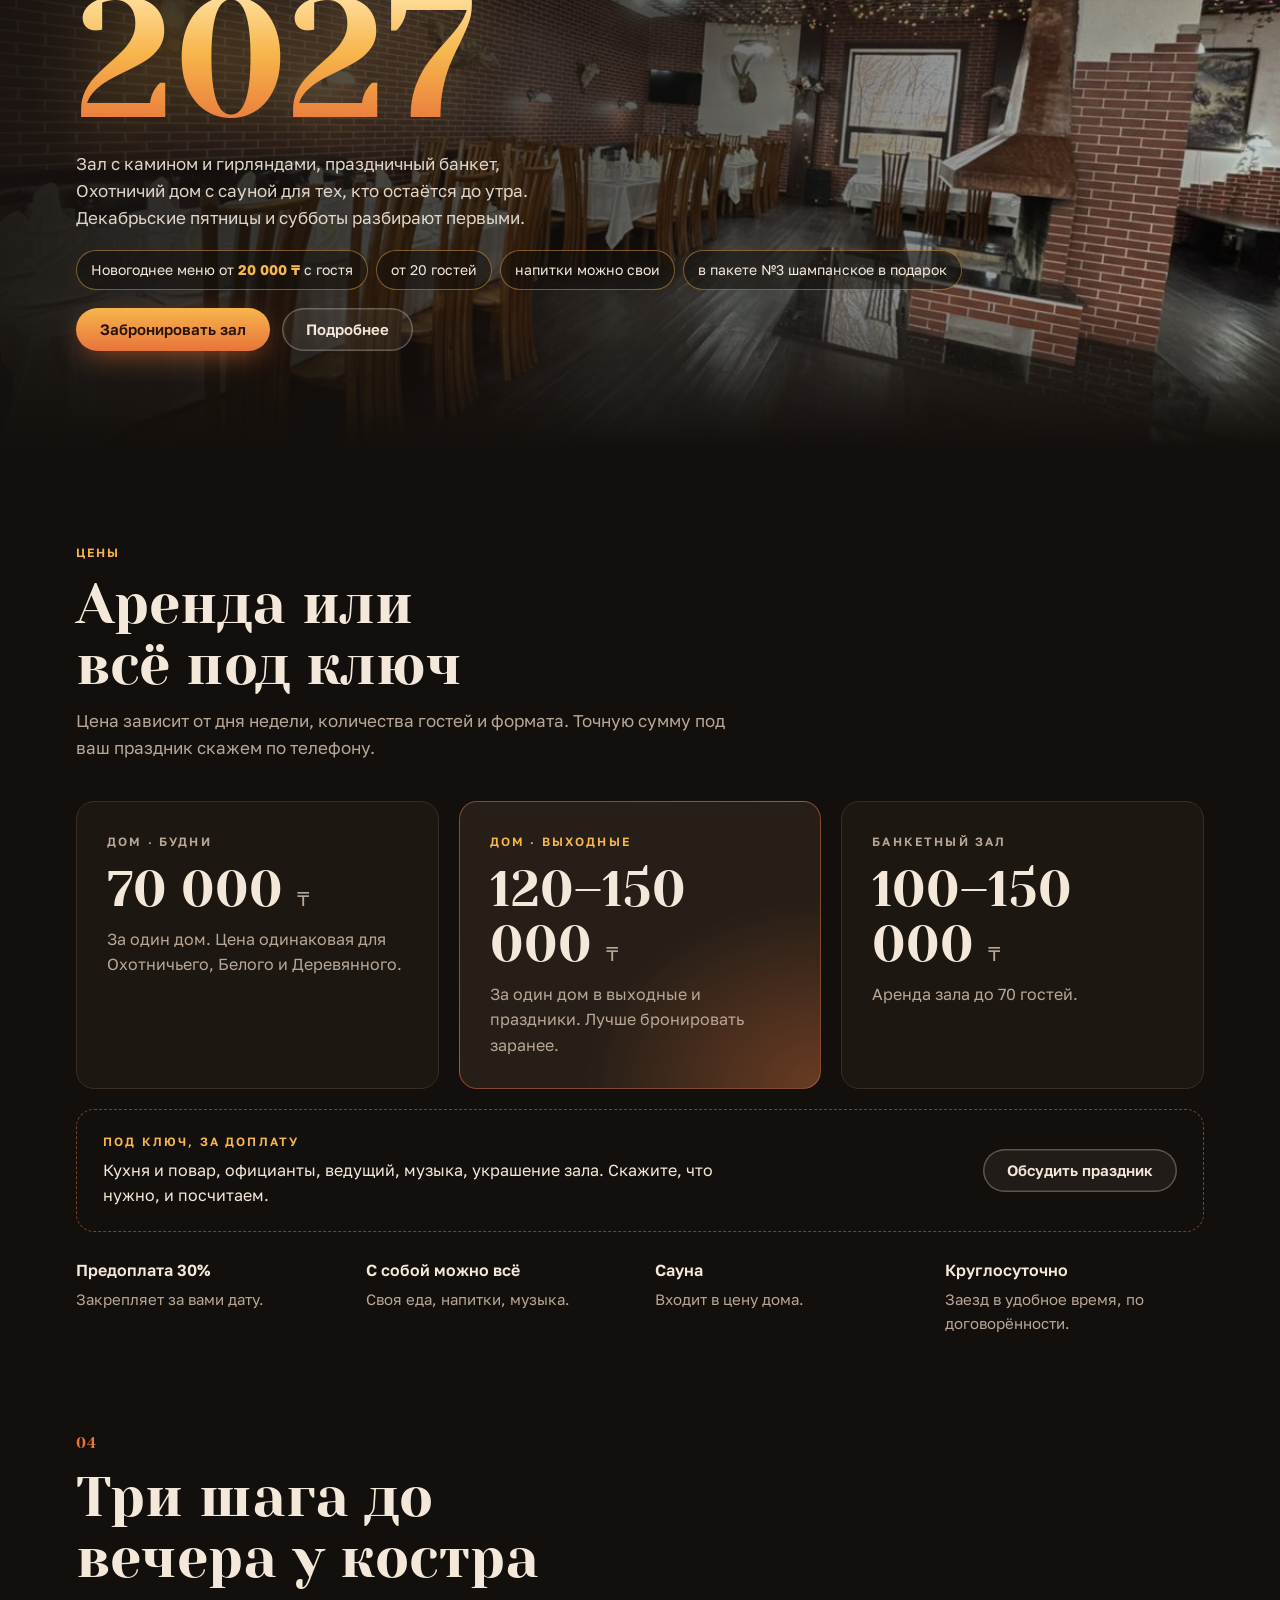
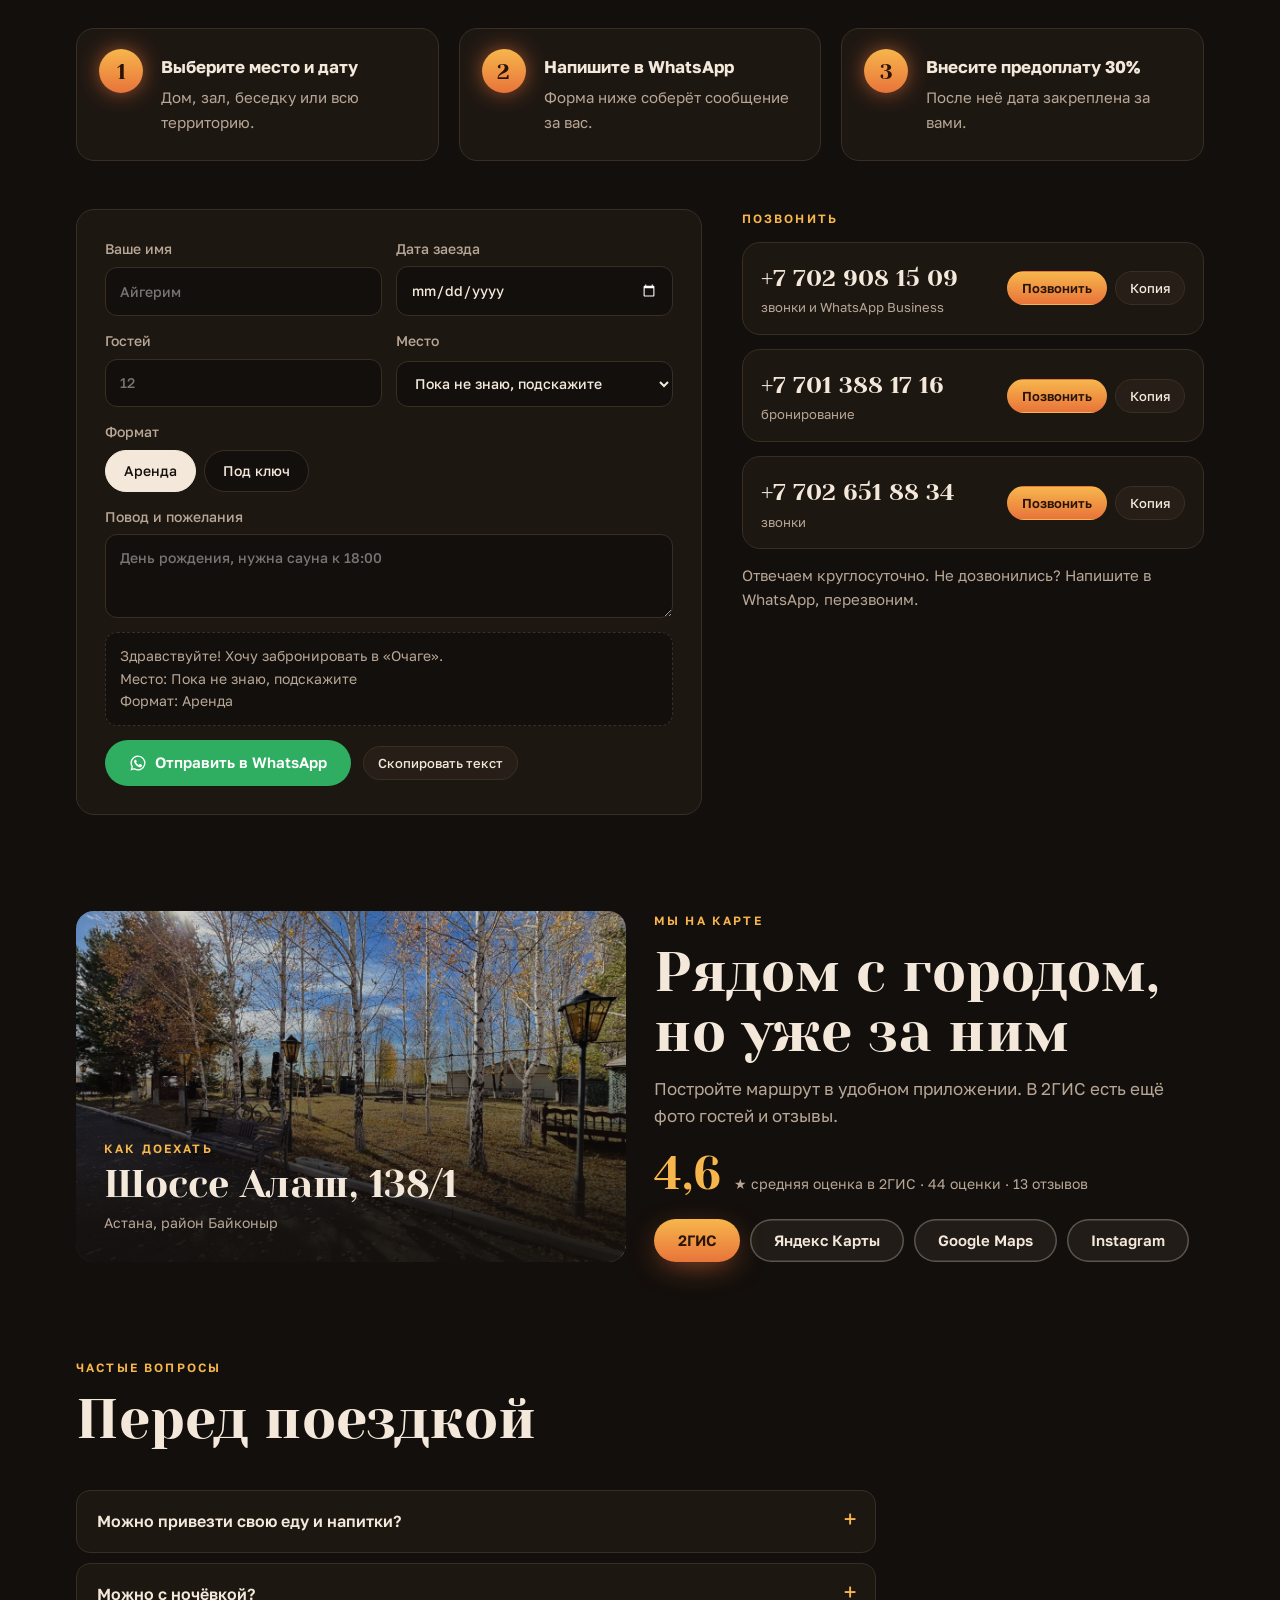
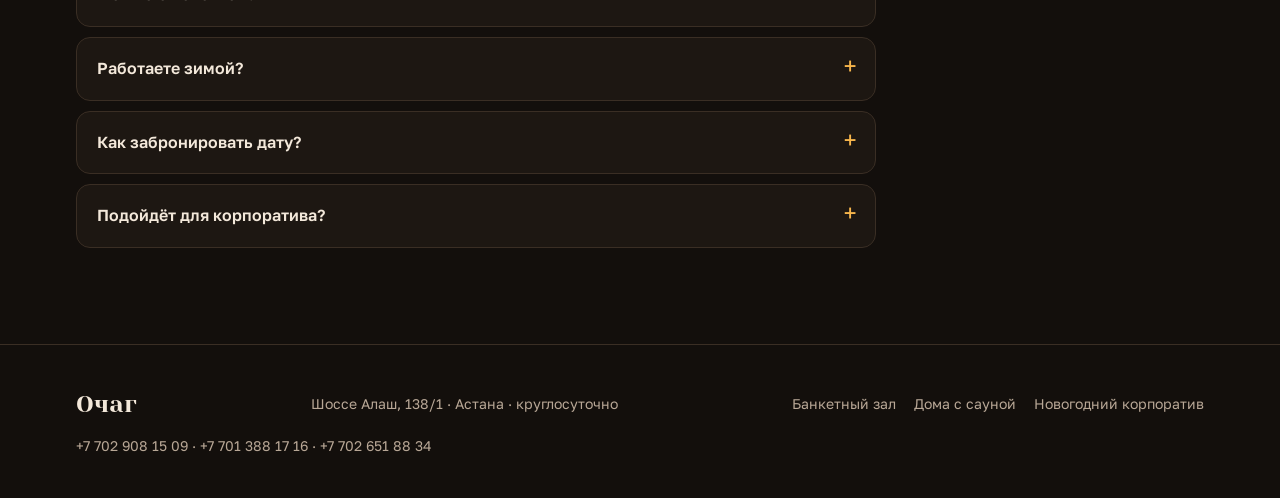
==== commit 589ad339: "Add New Year 2027 menu packages and prices (RU/KK) Co-Authored-By: Claude Opus 5.5 <noreply@anthropi" ====
--- a/index.html
+++ b/index.html
@@ -204,6 +204,7 @@
 .ny .wrap{width:100%;display:grid;gap:18px;padding-block:96px}
 .ny .yr{font-family:var(--display);font-size:clamp(84px,14vw,170px);line-height:.85;background:linear-gradient(180deg,#FFE3A6,var(--flame) 45%,var(--ember));-webkit-background-clip:text;background-clip:text;color:transparent;filter:drop-shadow(0 0 30px rgba(247,182,76,.35))}
 .ny p{opacity:.9;max-width:46ch;font-size:17px}
+.ny-chips{list-style:none;margin:0;padding:0;display:flex;flex-wrap:wrap;gap:8px}.ny-chips li{padding:8px 14px;border:1px solid rgba(247,182,76,.45);border-radius:999px;font-size:14px;background:rgba(19,15,12,.55)}.ny-chips b{color:var(--flame)}
 @media (max-width:760px){.ny::after{background:linear-gradient(0deg,rgba(19,15,12,.95) 0,rgba(19,15,12,.82) 60%,rgba(19,15,12,.5)),linear-gradient(180deg,var(--bg),transparent 20%)}}
 
 /* Prices */
@@ -497,6 +498,7 @@
         <span class="eyebrow">Новогодние корпоративы за городом</span>
         <span class="yr">2027</span>
         <p data-cms="ny_text">Зал с камином и гирляндами, праздничный банкет, Охотничий дом с сауной для тех, кто остаётся до утра. Декабрьские пятницы и субботы разбирают первыми.</p>
+        <ul class="ny-chips"><li>Новогоднее меню от <b>20 000 ₸</b> с гостя</li><li>от 20 гостей</li><li>напитки можно свои</li><li>в пакете №3 шампанское в подарок</li></ul>
         <div style="display:flex;flex-wrap:wrap;gap:12px"><a class="btn btn-fire" href="#book" data-pick="Банкетный зал">Забронировать зал</a><a class="btn btn-ghost" data-more href="/novogodnii-korporativ/">Подробнее</a></div>
       </div>
     </div>
